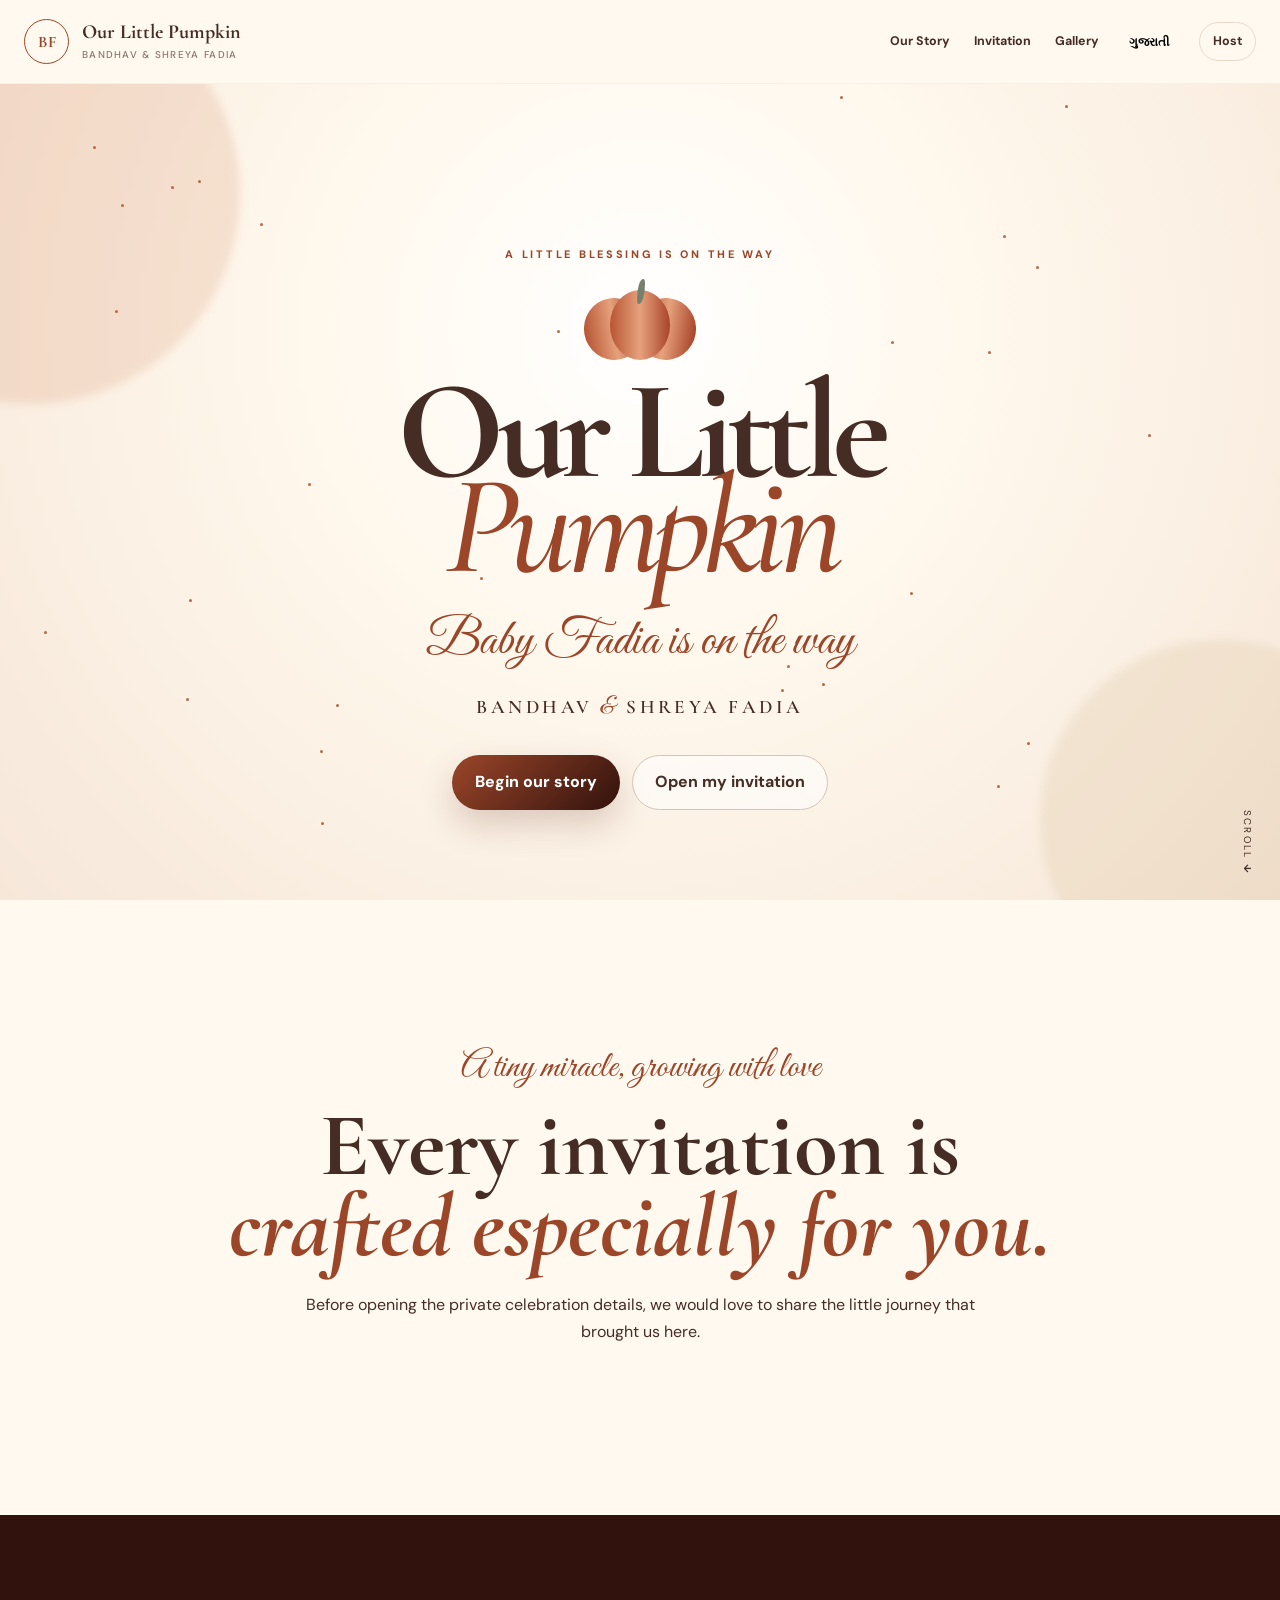
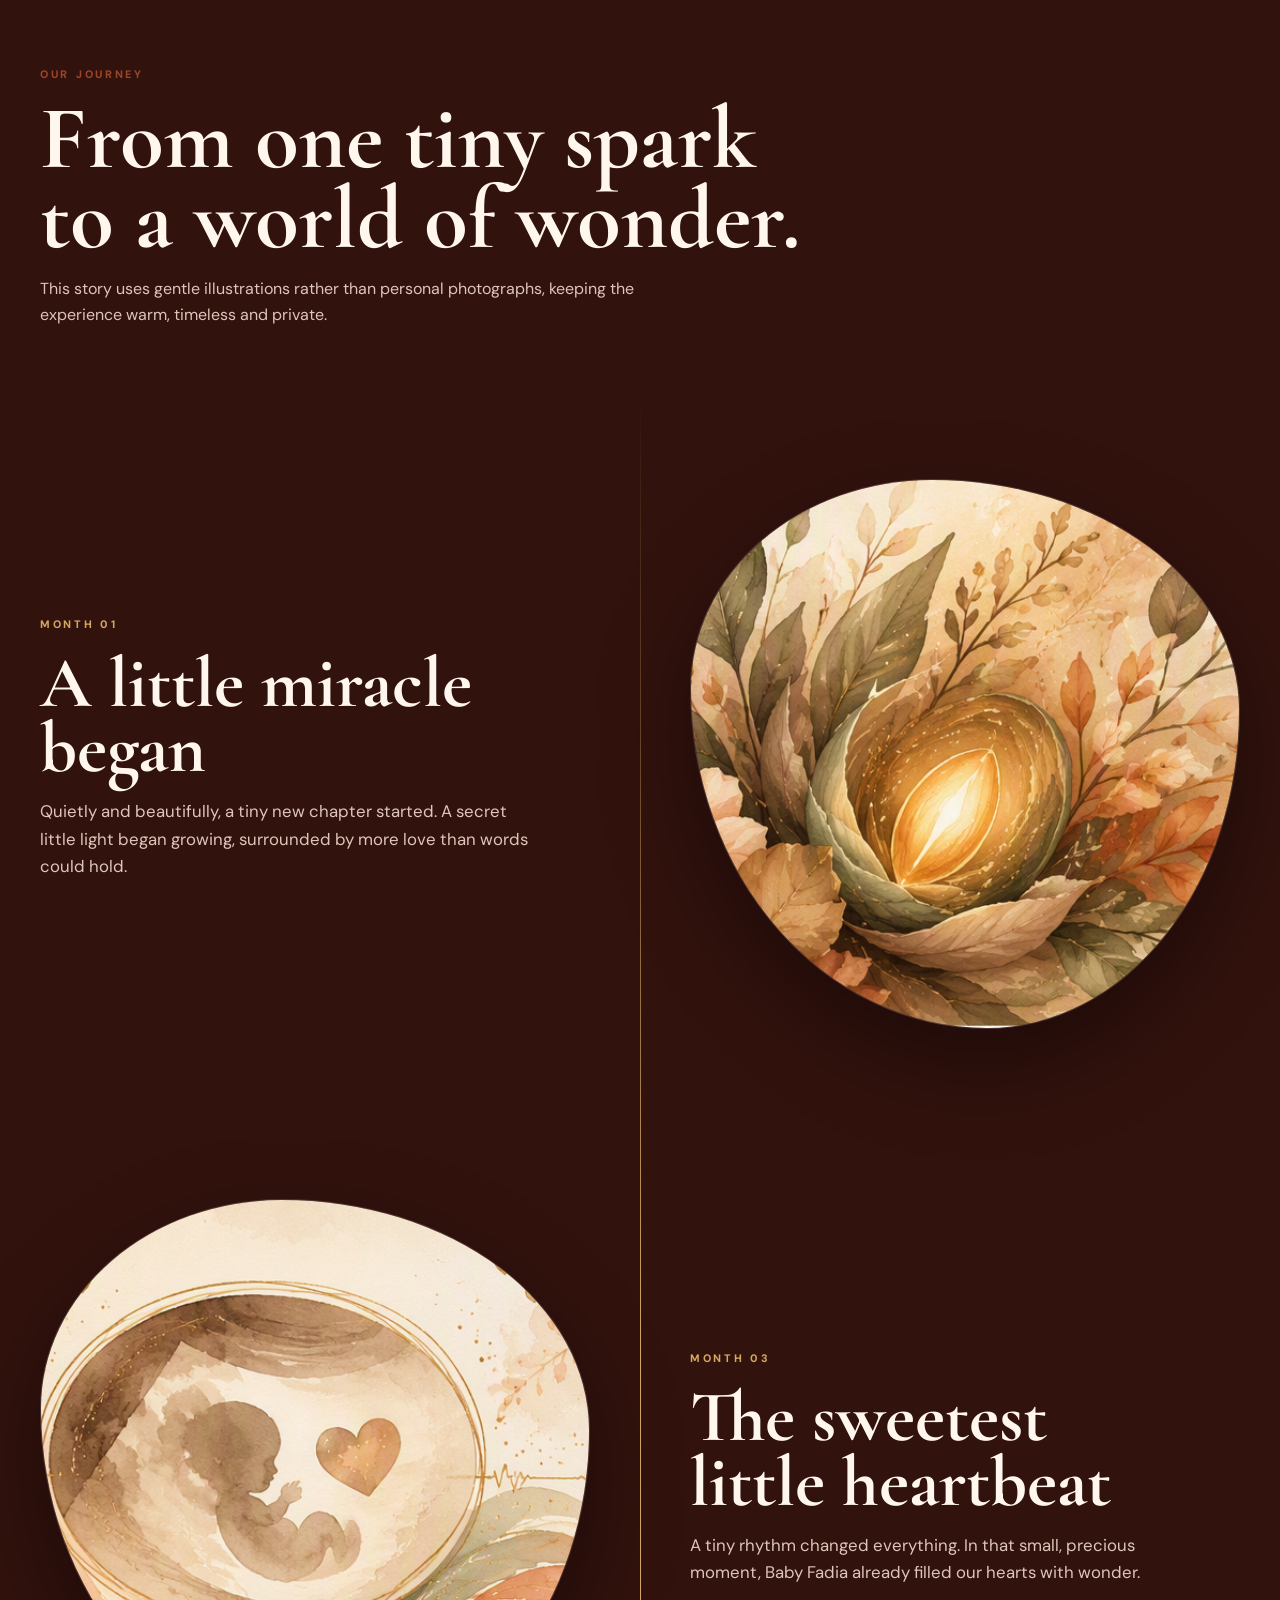
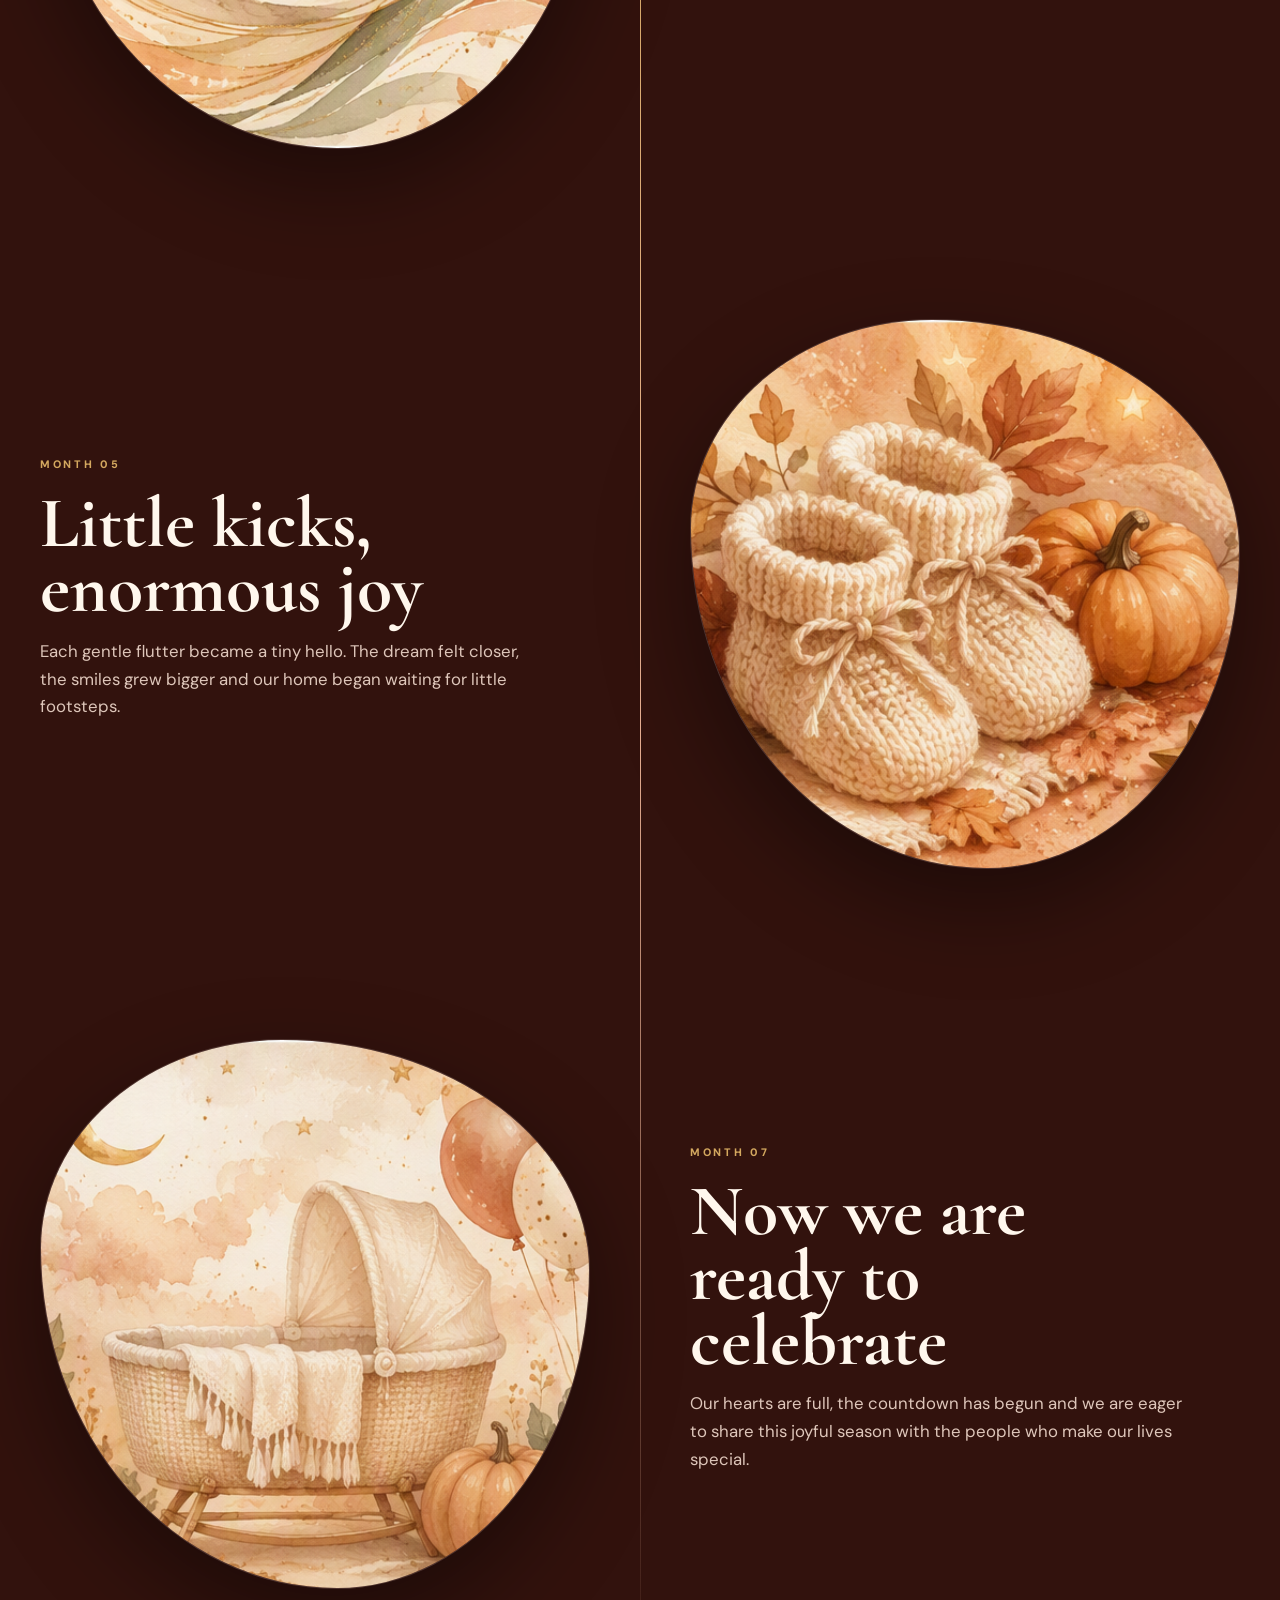
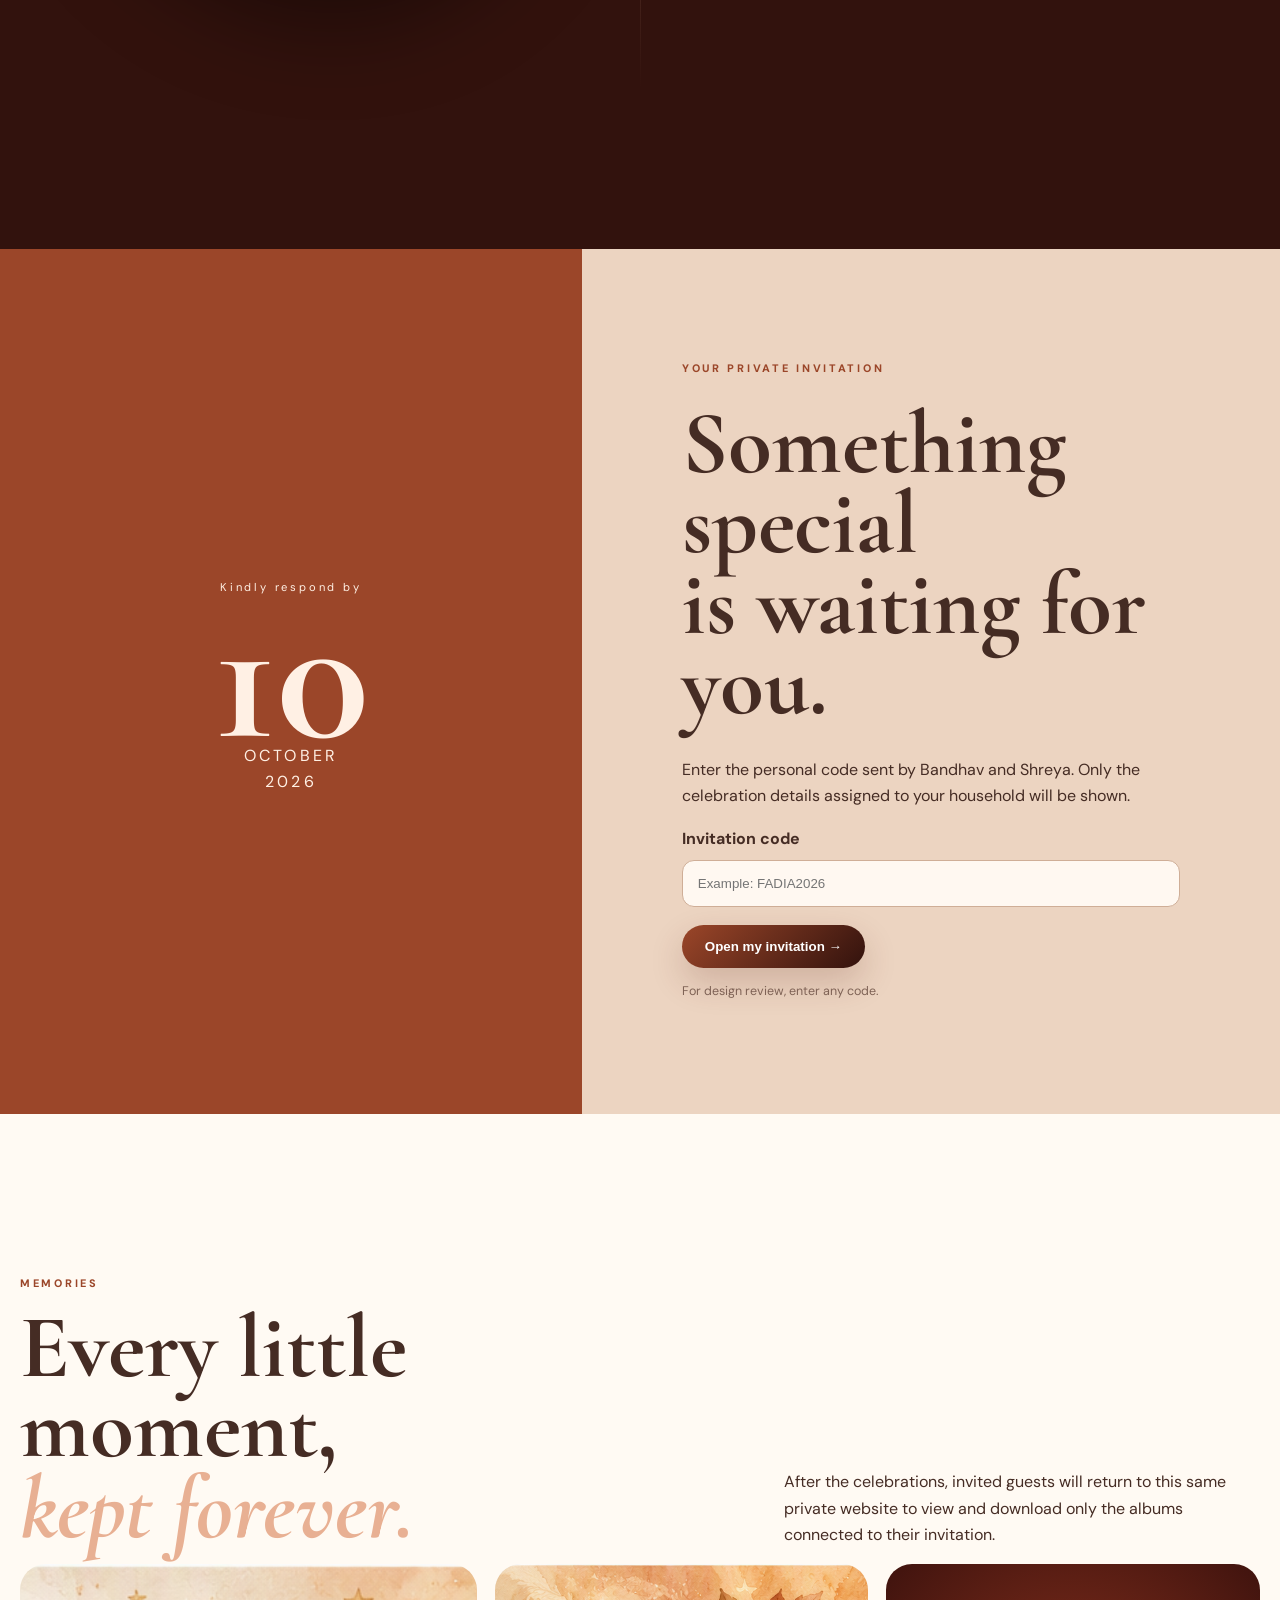
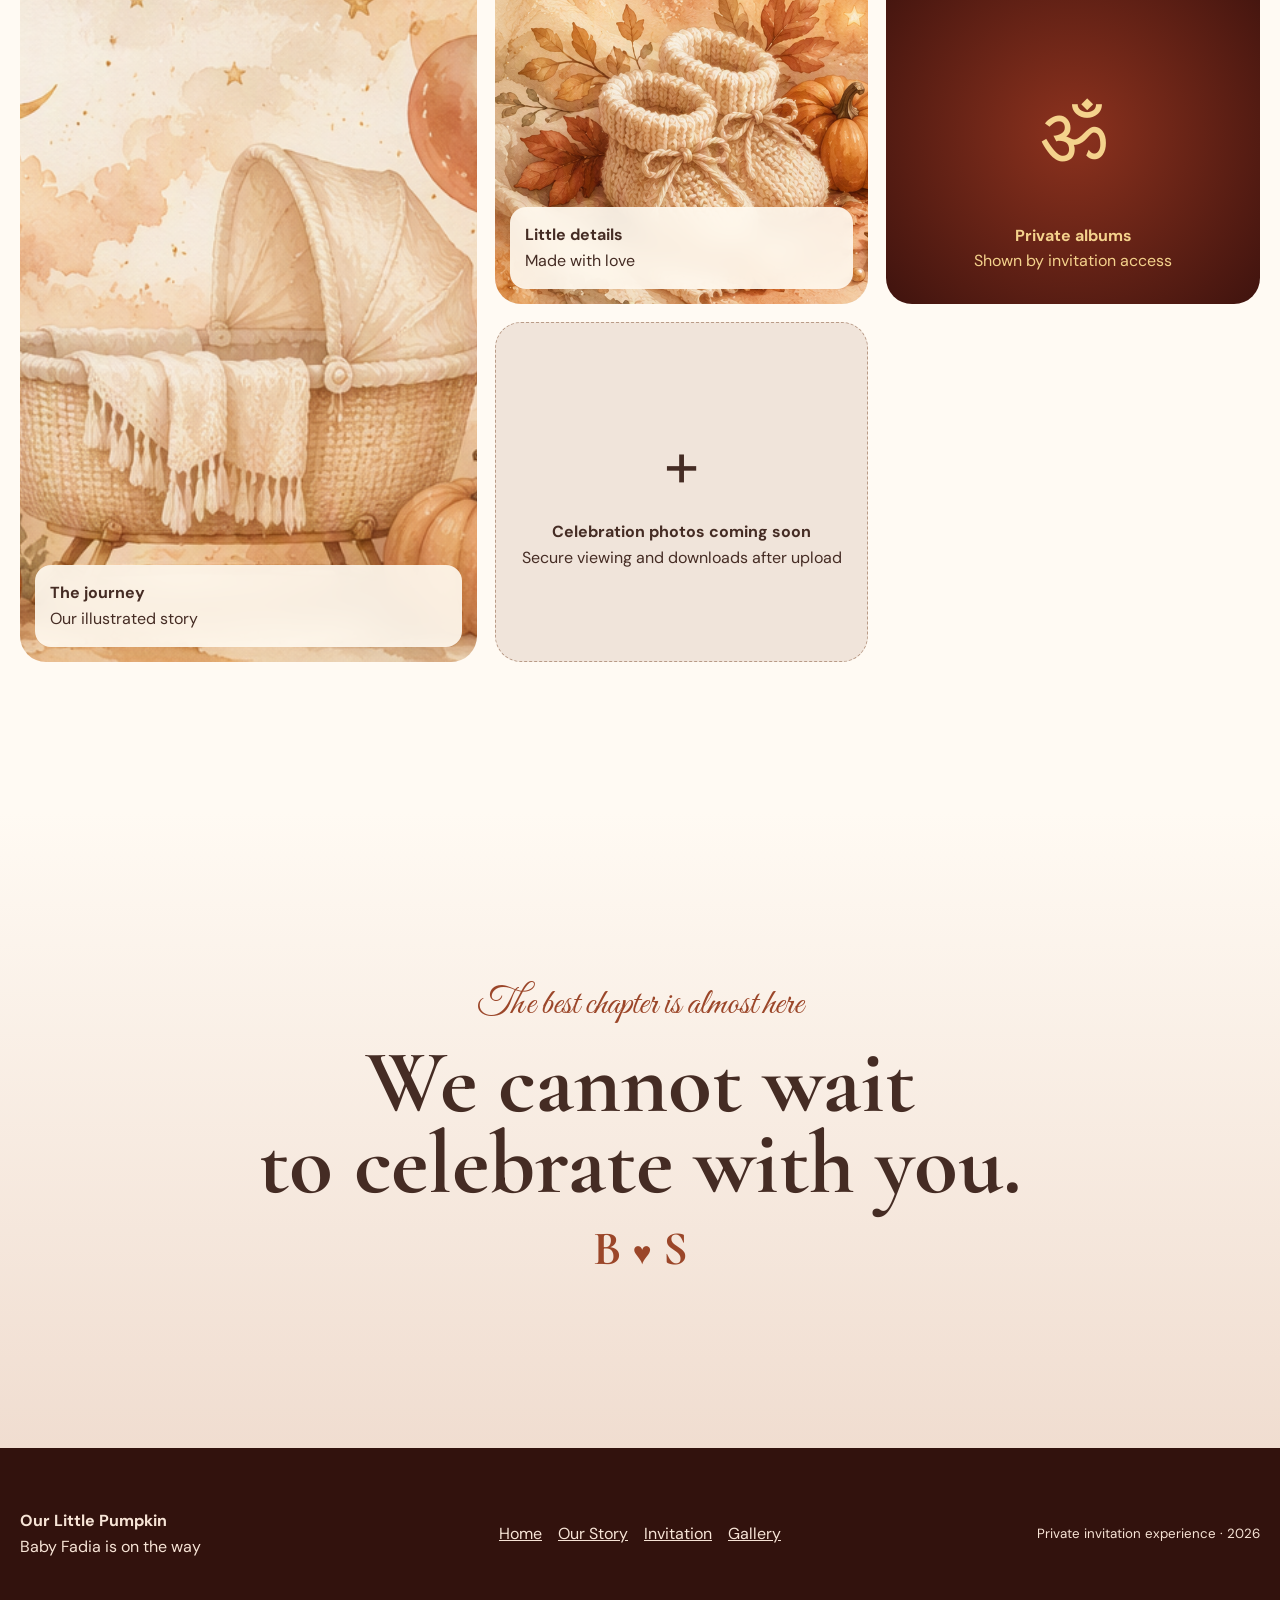
==== index.html @ d8ba803e "Add files via upload" ====
<!doctype html><html lang="en"><head><meta charset="utf-8"><meta name="viewport" content="width=device-width,initial-scale=1"><meta name="theme-color" content="#42170f"><title>Our Little Pumpkin | Baby Fadia</title><link rel="stylesheet" href="./style.css"></head><body>
<div class="progress"></div><header><a class="logo" href="#home"><i>BF</i><span>Our Little Pumpkin<small>Bandhav & Shreya Fadia</small></span></a><nav><a href="#story">Our Story</a><a href="#invitation">Invitation</a><a href="#gallery">Gallery</a><button id="lang">ગુજરાતી</button><a class="host" href="./admin.html">Host</a></nav><button class="menu">☰</button></header>
<main><section id="home" class="hero"><div class="aurora a1"></div><div class="aurora a2"></div><div class="sparkles"></div><div class="hero-copy reveal"><p class="eyebrow">A LITTLE BLESSING IS ON THE WAY</p><div class="pumpkin-mark"><span></span><span></span><span></span><b></b></div><h1>Our Little<br><em>Pumpkin</em></h1><p class="sub">Baby Fadia is on the way</p><p class="names">Bandhav <i>&</i> Shreya Fadia</p><div class="hero-actions"><a class="primary" href="#story">Begin our story</a><a class="glass" href="#invitation">Open my invitation</a></div></div><div class="scroll-cue">SCROLL <b>↓</b></div></section>
<section class="personal-message reveal"><p class="script">A tiny miracle, growing with love</p><h2>Every invitation is<br><em>crafted especially for you.</em></h2><p>Before opening the private celebration details, we would love to share the little journey that brought us here.</p></section>
<section id="story" class="journey"><div class="journey-head reveal"><p class="eyebrow">OUR JOURNEY</p><h2>From one tiny spark<br>to a world of wonder.</h2><p>This story uses gentle illustrations rather than personal photographs, keeping the experience warm, timeless and private.</p></div><div class="timeline-line"></div>
<article class="milestone reveal"><div class="milestone-copy"><span>MONTH 01</span><h3>A little miracle began</h3><p>Quietly and beautifully, a tiny new chapter started. A secret little light began growing, surrounded by more love than words could hold.</p></div><figure><img src="./assets/story/month-1.png" alt="Watercolor illustration symbolizing the beginning of Baby Fadia's journey"></figure></article>
<article class="milestone reverse reveal"><div class="milestone-copy"><span>MONTH 03</span><h3>The sweetest little heartbeat</h3><p>A tiny rhythm changed everything. In that small, precious moment, Baby Fadia already filled our hearts with wonder.</p></div><figure><img src="./assets/story/month-3.png" alt="Watercolor illustration symbolizing a tiny heartbeat"></figure></article>
<article class="milestone reveal"><div class="milestone-copy"><span>MONTH 05</span><h3>Little kicks, enormous joy</h3><p>Each gentle flutter became a tiny hello. The dream felt closer, the smiles grew bigger and our home began waiting for little footsteps.</p></div><figure><img src="./assets/story/month-5.png" alt="Watercolor baby booties and pumpkin illustration"></figure></article>
<article class="milestone reverse reveal"><div class="milestone-copy"><span>MONTH 07</span><h3>Now we are ready to celebrate</h3><p>Our hearts are full, the countdown has begun and we are eager to share this joyful season with the people who make our lives special.</p></div><figure><img src="./assets/story/month-7.png" alt="Watercolor bassinet, balloons and pumpkins illustration"></figure></article></section>
<section id="invitation" class="rsvp story-rsvp"><div class="rsvp-art"><p>Kindly respond by</p><strong>10</strong><span>OCTOBER<br>2026</span></div><div class="rsvp-box reveal"><p class="eyebrow">YOUR PRIVATE INVITATION</p><h2>Something special<br>is waiting for you.</h2><p>Enter the personal code sent by Bandhav and Shreya. Only the celebration details assigned to your household will be shown.</p><form id="codeForm"><label>Invitation code<input id="code" required placeholder="Example: FADIA2026"></label><button class="primary">Open my invitation →</button></form><p class="demo">For design review, enter any code.</p></div></section>
<section id="gallery" class="gallery"><div class="gallery-head reveal"><div><p class="eyebrow">MEMORIES</p><h2>Every little moment,<br><em>kept forever.</em></h2></div><p>After the celebrations, invited guests will return to this same private website to view and download only the albums connected to their invitation.</p></div><div class="gallery-grid story-gallery"><figure class="tall"><img src="./assets/story/month-7.png" alt="Baby journey illustration"><figcaption><b>The journey</b><span>Our illustrated story</span></figcaption></figure><figure><img src="./assets/story/month-5.png" alt="Baby booties illustration"><figcaption><b>Little details</b><span>Made with love</span></figcaption></figure><figure class="gallery-traditional"><div>ॐ</div><b>Private albums</b><span>Shown by invitation access</span></figure><figure class="future"><div>+</div><b>Celebration photos coming soon</b><span>Secure viewing and downloads after upload</span></figure></div></section>
<section class="closing"><p class="script">The best chapter is almost here</p><h2>We cannot wait<br>to celebrate with you.</h2><div class="monogram">B <i>♥</i> S</div></section></main><footer><div><b>Our Little Pumpkin</b><span>Baby Fadia is on the way</span></div><nav><a href="#home">Home</a><a href="#story">Our Story</a><a href="#invitation">Invitation</a><a href="#gallery">Gallery</a></nav><small>Private invitation experience · 2026</small></footer><script src="./app.js"></script></body></html>
---- style.css ----
@import url('https://fonts.googleapis.com/css2?family=Cormorant+Garamond:ital,wght@0,600;0,700;1,500&family=DM+Sans:wght@400;500;600;700&family=Great+Vibes&display=swap');:root{--dark:#32120d;--wine:#5b1f14;--rust:#9b4629;--peach:#e8b093;--cream:#fff9ef;--paper:#fffdf8;--sage:#77806b;--gold:#d4a85f;--ink:#452c24;--line:#ead8c8}*{box-sizing:border-box}html{scroll-behavior:smooth}body{margin:0;background:var(--cream);color:var(--ink);font:16px/1.65 'DM Sans',sans-serif}a{color:inherit}.progress{position:fixed;top:0;left:0;height:3px;background:linear-gradient(90deg,var(--peach),var(--gold));z-index:100;width:0}header{height:84px;display:flex;align-items:center;justify-content:space-between;padding:0 max(24px,calc((100% - 1240px)/2));position:sticky;top:0;background:#fff9efe8;backdrop-filter:blur(18px);z-index:40;border-bottom:1px solid #6f32150c}.logo{display:flex;align-items:center;gap:13px;text-decoration:none}.logo i{width:45px;height:45px;display:grid;place-items:center;border:1px solid var(--rust);border-radius:50%;font:700 1rem 'Cormorant Garamond';color:var(--rust)}.logo span{font:700 1.25rem 'Cormorant Garamond';line-height:1}.logo small{display:block;font:500 .62rem 'DM Sans';letter-spacing:.13em;text-transform:uppercase;color:#8b7468;margin-top:6px}header nav{display:flex;align-items:center;gap:24px}header nav a,header nav button{font-size:.78rem;font-weight:700;text-decoration:none;border:0;background:none;cursor:pointer}.host{border:1px solid var(--line)!important;padding:8px 13px;border-radius:999px}.menu{display:none;border:0;background:none;font-size:1.5rem}.hero{min-height:calc(100vh - 84px);position:relative;overflow:hidden;display:grid;place-items:center;text-align:center;background:radial-gradient(circle at 50% 30%,#fff 0,#fff8ed 38%,#f6e7d9 100%)}.hero-copy{z-index:3;padding:60px 20px}.eyebrow{font-size:.68rem;letter-spacing:.25em;font-weight:800;color:var(--rust)}.pumpkin-mark{width:120px;height:72px;position:relative;margin:24px auto}.pumpkin-mark span{position:absolute;bottom:0;width:60px;height:62px;border-radius:50%;background:linear-gradient(90deg,#b75534,#e6a17c,#a84429)}.pumpkin-mark span:nth-child(1){left:4px;transform:rotate(-9deg)}.pumpkin-mark span:nth-child(2){left:30px;z-index:2;height:70px}.pumpkin-mark span:nth-child(3){right:4px;transform:rotate(9deg)}.pumpkin-mark b{position:absolute;left:57px;top:-9px;width:8px;height:25px;background:var(--sage);border-radius:80% 20%;z-index:4}.hero h1{font:700 clamp(4.8rem,11vw,10rem)/.67 'Cormorant Garamond';margin:0;letter-spacing:-.06em}.hero h1 em{color:var(--rust);font-weight:500}.sub{font:400 clamp(1.8rem,4vw,3.2rem) 'Great Vibes';color:var(--rust);margin:36px 0 5px}.names{font:600 1.2rem 'Cormorant Garamond';letter-spacing:.18em;text-transform:uppercase}.names i{color:var(--rust);font:400 1.5rem 'Great Vibes'}.hero-actions{display:flex;justify-content:center;gap:12px;margin-top:32px}.primary{display:inline-block;border:0;background:linear-gradient(135deg,var(--rust),var(--dark));color:white;text-decoration:none;padding:14px 23px;border-radius:999px;font-weight:800;box-shadow:0 14px 34px #5b1f1433;cursor:pointer}.glass{display:inline-block;text-decoration:none;border:1px solid #d8c3b3;padding:13px 22px;border-radius:999px;background:#ffffff88;font-weight:700}.aurora{position:absolute;border-radius:50%;filter:blur(4px)}.a1{width:420px;height:420px;background:#d88e6733;left:-180px;top:-100px}.a2{width:360px;height:360px;background:#c7a56b28;right:-120px;bottom:-100px}.sparkles i{position:absolute;left:var(--x);top:var(--y);width:3px;height:3px;background:#b56a46;border-radius:50%;animation:float var(--d) infinite alternate}@keyframes float{to{transform:translateY(-25px);opacity:.2}}.scroll-cue{position:absolute;right:25px;bottom:25px;writing-mode:vertical-rl;font-size:.62rem;letter-spacing:.22em}.story{max-width:1240px;margin:auto;padding:150px 30px;display:grid;grid-template-columns:.25fr 1.2fr 1fr;gap:45px;align-items:center}.story-number{font:700 7rem 'Cormorant Garamond';color:#d9bda9}.script{font:400 2.3rem 'Great Vibes';color:var(--rust);margin:0}.story h2,.section-title h2,.gallery-head h2,.closing h2,.rsvp-box h2,.form-shell h2,.admin h1{font:700 clamp(3rem,7vw,6rem)/.9 'Cormorant Garamond';margin:15px 0}.story-copy>p:last-child{max-width:650px}.orbit-art{height:440px;position:relative;display:grid;place-items:center}.orbit{position:absolute;border:1px solid #cba88e;border-radius:50%}.o1{width:390px;height:250px;transform:rotate(25deg)}.o2{width:270px;height:380px;transform:rotate(-30deg)}.orbit-art span{text-align:center;letter-spacing:.18em;font-size:.7rem}.orbit-art strong{font:700 6rem 'Cormorant Garamond';color:var(--rust)}.tiny-pumpkin{position:absolute;width:75px;height:65px;background:var(--peach);border-radius:50%;right:40px;top:70px}.events{background:var(--dark);color:#fff5e8;padding:140px max(20px,calc((100% - 1240px)/2))}.section-title em,.gallery-head em{color:var(--peach)}.event-stack{display:grid;gap:32px;margin-top:70px}.event-card{display:grid;grid-template-columns:120px 1fr .85fr;min-height:600px;border:1px solid #ffffff22;border-radius:34px;overflow:hidden;position:relative;background:#42170f}.event-index{font:600 5rem 'Cormorant Garamond';color:#ffffff25;padding:30px}.event-info{padding:55px;display:flex;flex-direction:column;justify-content:center}.event-info span{font-size:.68rem;letter-spacing:.22em;color:#e8b78f;font-weight:800}.event-info h3{font:700 3.5rem 'Cormorant Garamond';margin:15px 0}.event-info a{color:#f1c7a6}.poster{border:0;padding:0;background:#000;overflow:hidden;cursor:zoom-in}.poster img{width:100%;height:100%;object-fit:cover;display:block;transition:.7s}.poster:hover img{transform:scale(1.04)}.indian-arch{margin:35px;border:1px solid var(--gold);border-radius:180px 180px 20px 20px;text-align:center;padding:80px 20px;background:radial-gradient(circle at top,#8f351e,#43150f 65%)}.ganesh{font-size:5rem;color:var(--gold)}.toran{color:#e79b35;letter-spacing:.4em;margin:25px}.diya{font-size:3rem;color:var(--gold)}.indian-arch h3{font:700 5rem 'Cormorant Garamond';margin:5px}.indian-arch p{letter-spacing:.2em;font-size:.65rem}.rsvp{min-height:760px;display:grid;grid-template-columns:1fr 1.2fr;background:#ecd4c1}.rsvp-art{background:var(--rust);color:#fff0e4;display:flex;align-items:center;justify-content:center;flex-direction:column}.rsvp-art p{letter-spacing:.25em;font-size:.7rem}.rsvp-art strong{font:700 12rem/.7 'Cormorant Garamond'}.rsvp-art span{text-align:center;letter-spacing:.2em}.rsvp-box{padding:100px;display:flex;justify-content:center;flex-direction:column}.rsvp-box form{max-width:500px}.rsvp-box label{font-weight:700}.rsvp-box input,.form-shell input,.form-shell textarea{display:block;width:100%;margin:8px 0 18px;padding:15px;border:1px solid #cfae97;background:#fff8f1;border-radius:12px}.demo{font-size:.78rem;color:#7e6255}.gallery{padding:150px max(20px,calc((100% - 1240px)/2));background:#fffaf3}.gallery-head{display:grid;grid-template-columns:1.2fr .8fr;gap:50px;align-items:end}.gallery-filters{display:flex;gap:8px;margin:50px 0 28px;flex-wrap:wrap}.gallery-filters button{border:1px solid var(--line);background:white;border-radius:999px;padding:10px 15px;cursor:pointer}.gallery-filters .active{background:var(--dark);color:white}.gallery-grid{display:grid;grid-template-columns:1.1fr .9fr .9fr;grid-auto-rows:340px;gap:18px}.gallery-grid figure{margin:0;position:relative;border-radius:26px;overflow:hidden;background:#eee}.gallery-grid img{width:100%;height:100%;object-fit:cover}.gallery-grid .tall{grid-row:span 2}.gallery-grid figcaption{position:absolute;inset:auto 15px 15px;background:#fffaf0e8;backdrop-filter:blur(12px);padding:15px;border-radius:16px;display:flex;flex-direction:column}.gallery-traditional{display:grid;place-items:center;background:radial-gradient(circle,#8c321e,#3f130e)!important;color:#f4d28c;text-align:center}.gallery-traditional div{font-size:5rem}.gallery-traditional b,.gallery-traditional span{position:absolute;bottom:55px}.gallery-traditional span{bottom:30px}.future{display:flex;align-items:center;justify-content:center;flex-direction:column;background:#f0e4da!important;border:1px dashed #b99b87}.future div{font-size:4rem}.closing{text-align:center;padding:170px 20px;background:linear-gradient(180deg,#fffaf3,#f0ddd0)}.monogram{font:700 3rem 'Cormorant Garamond';color:var(--rust)}.monogram i{font:400 2rem 'Great Vibes'}footer{background:var(--dark);color:#f7e4d6;padding:60px max(20px,calc((100% - 1240px)/2));display:grid;grid-template-columns:1fr 1fr 1fr;align-items:center}footer div{display:flex;flex-direction:column}footer nav{text-align:center}footer nav a{margin:0 8px}footer small{text-align:right}.reveal{opacity:0;transform:translateY(45px);transition:1s}.reveal.shown{opacity:1;transform:none}#lightbox{border:0;background:#1c0d09ee;padding:25px;width:100vw;height:100vh;max-width:none;max-height:none}#lightbox img{width:100%;height:100%;object-fit:contain}#lightbox button{position:fixed;right:25px;top:15px;color:white;background:none;border:0;font-size:3rem}.invite-page{background:linear-gradient(180deg,#fff8ef,#eed7c5)}.invite-welcome{text-align:center;padding:110px 20px}.invite-welcome h1{font:700 6rem/.8 'Cormorant Garamond';margin:20px}.invite-welcome em{color:var(--rust)}.invite-welcome span{display:inline-block;border:1px solid #c8aa94;padding:8px 14px;border-radius:999px}.invite-events{max-width:1100px;margin:auto;display:grid;grid-template-columns:repeat(3,1fr);gap:16px}.invite-events article{padding:30px;background:#fffaf4;border:1px solid var(--line);border-radius:25px}.invite-events article>b{font:700 4rem 'Cormorant Garamond';color:#dbc0ad}.invite-events h2{font:700 2.4rem 'Cormorant Garamond';margin:5px}.invite-events span{font-size:.65rem;letter-spacing:.15em}.form-shell{max-width:1050px;margin:90px auto;padding:60px;background:white;border-radius:35px;display:grid;grid-template-columns:.8fr 1.2fr;gap:55px;box-shadow:0 25px 80px #5b27151c}.two{display:grid;grid-template-columns:1fr 1fr;gap:14px}.form-shell label{font-weight:700}.form-shell fieldset{border:1px solid var(--line);border-radius:16px;margin:14px 0}.form-shell fieldset label{margin-right:20px}.form-shell fieldset input{width:auto;display:inline}.admin{background:#f8efe7}.admin-main{max-width:1200px;margin:auto;padding:70px 20px}.admin-intro{max-width:800px}.metrics{display:grid;grid-template-columns:repeat(4,1fr);gap:15px;margin:40px 0}.metrics article{background:white;padding:25px;border-radius:20px}.metrics b{display:block;font:700 3rem 'Cormorant Garamond';color:var(--rust)}.dashboard{background:white;border-radius:28px;padding:30px}.dash-head{display:flex;justify-content:space-between}.dash-head h2{font:700 3rem 'Cormorant Garamond';margin:0}.guest{display:grid;grid-template-columns:1fr 1.5fr .5fr .5fr;gap:15px;align-items:center;padding:20px 0;border-top:1px solid var(--line)}.guest div:first-child{display:flex;flex-direction:column}.chips i{font-style:normal;background:#f2dfd2;border-radius:999px;padding:5px 9px;font-size:.7rem}.guest button{border:1px solid var(--line);background:white;border-radius:10px;padding:8px}@media(max-width:900px){header nav{display:none;position:absolute;top:74px;left:10px;right:10px;background:#fffaf3;padding:20px;border-radius:18px;flex-direction:column}header nav.open{display:flex}.menu{display:block}.story{grid-template-columns:1fr}.story-number{display:none}.event-card{grid-template-columns:1fr}.event-index{position:absolute;z-index:2}.event-info{padding:30px}.rsvp{grid-template-columns:1fr}.rsvp-art{padding:80px}.rsvp-box{padding:60px 25px}.gallery-head{grid-template-columns:1fr}.gallery-grid{grid-template-columns:1fr 1fr}.gallery-grid .tall{grid-row:span 1}.form-shell{grid-template-columns:1fr;margin:40px 15px;padding:30px}.invite-events{grid-template-columns:1fr;margin:15px}.metrics{grid-template-columns:1fr 1fr}.guest{grid-template-columns:1fr}footer{grid-template-columns:1fr;gap:20px;text-align:center}footer small{text-align:center}}@media(max-width:560px){.hero h1{font-size:4.9rem}.hero-actions{flex-direction:column}.story,.events,.gallery{padding-top:90px;padding-bottom:90px}.orbit-art{height:330px}.o1{width:300px}.o2{height:300px}.indian-arch{margin:15px;padding:60px 10px}.poster img{height:auto}.event-card{min-height:0}.rsvp-art strong{font-size:9rem}.gallery-grid{grid-template-columns:1fr;grid-auto-rows:360px}.two{grid-template-columns:1fr}.metrics{grid-template-columns:1fr}.form-shell{border-radius:22px}.logo small{display:none}}
.personal-message{max-width:940px;margin:auto;text-align:center;padding:145px 24px}.personal-message h2,.journey-head h2,.milestone h3{font:700 clamp(3rem,7vw,6rem)/.9 'Cormorant Garamond';margin:15px 0}.personal-message h2 em{color:var(--rust)}.personal-message>p:last-child{max-width:680px;margin:25px auto}.journey{position:relative;background:var(--dark);color:#fff5e8;padding:140px max(20px,calc((100% - 1200px)/2))}.journey-head{max-width:850px;margin-bottom:100px}.journey-head h2{color:#fff7ed}.journey-head>p:last-child{max-width:650px;color:#ddc6b9}.timeline-line{position:absolute;top:480px;bottom:160px;left:50%;width:1px;background:linear-gradient(transparent,var(--gold),var(--peach),transparent)}.milestone{min-height:650px;display:grid;grid-template-columns:1fr 1fr;gap:100px;align-items:center;position:relative;margin:70px 0}.milestone.reverse .milestone-copy{order:2}.milestone figure{margin:0;border-radius:44% 56% 46% 54%/38% 42% 58% 62%;overflow:hidden;border:1px solid #ffffff25;box-shadow:0 35px 90px #0006}.milestone figure img{width:100%;display:block;aspect-ratio:1/1;object-fit:cover;transition:transform 1.2s}.milestone:hover figure img{transform:scale(1.04)}.milestone-copy{max-width:500px}.milestone-copy span{font-size:.68rem;letter-spacing:.25em;color:var(--gold);font-weight:800}.milestone-copy h3{font-size:4.5rem;color:#fff7ed}.milestone-copy p{color:#dec6ba;font-size:1.05rem}.story-rsvp{position:relative}.story-gallery{grid-template-columns:1.1fr .9fr .9fr}.story-gallery figure:nth-child(2) img{object-position:left center}@media(max-width:900px){.timeline-line{left:28px}.milestone,.milestone.reverse{grid-template-columns:1fr;gap:35px;padding-left:35px}.milestone.reverse .milestone-copy{order:0}.milestone{min-height:0;margin:110px 0}.milestone-copy h3{font-size:3.5rem}.journey-head{padding-left:35px}.story-gallery{grid-template-columns:1fr 1fr}}@media(max-width:560px){.personal-message{padding:90px 18px}.journey{padding-left:15px;padding-right:15px}.journey-head{padding-left:24px}.timeline-line{left:20px}.milestone,.milestone.reverse{padding-left:24px}.milestone-copy h3{font-size:3rem}.story-gallery{grid-template-columns:1fr}.milestone figure{border-radius:26px}}

.canva-invitations{max-width:1180px;margin:auto;padding:0 20px 70px;display:grid;grid-template-columns:repeat(auto-fit,minmax(310px,1fr));gap:28px}.canva-card{background:#fffaf4;border:1px solid var(--line);border-radius:30px;overflow:hidden;box-shadow:0 25px 70px #5b27151f}.canva-image{display:block;width:100%;padding:0;border:0;background:#211;cursor:zoom-in}.canva-image img{display:block;width:100%;height:auto;max-height:780px;object-fit:cover;object-position:top}.canva-details{padding:24px}.canva-details h3{font:700 2.7rem 'Cormorant Garamond';margin:6px 0}.canva-details a{color:var(--rust);font-weight:800}.goyni-card{min-height:690px;padding:28px;background:radial-gradient(circle at top,#923a22,#42140e 72%);color:#f7d994}.goyni-inner{min-height:630px;border:1px solid var(--gold);border-radius:190px 190px 22px 22px;display:flex;flex-direction:column;justify-content:center;align-items:center;text-align:center;padding:35px}.goyni-om{font-size:5rem;color:var(--gold)}.goyni-toran{letter-spacing:.45em;color:#eca33b;margin:20px}.goyni-inner h2{font:700 5.5rem 'Cormorant Garamond';margin:0}.goyni-inner p,.goyni-inner span{font-size:.68rem;letter-spacing:.2em}.goyni-inner strong{margin:20px 0}.consent{display:flex;gap:9px;align-items:flex-start}.consent input{width:auto;margin-top:6px}#invitationLightbox{border:0;background:#160b08ed;padding:25px;width:100vw;height:100vh;max-width:none;max-height:none}#invitationLightbox img{width:100%;height:100%;object-fit:contain}#invitationLightbox button{position:fixed;right:25px;top:10px;border:0;background:none;color:white;font-size:3rem;cursor:pointer}.error-block{max-width:800px;margin:20px auto;padding:20px;border-radius:16px;background:#fee;color:#8b211a}.hidden{display:none!important}@media(max-width:650px){.canva-invitations{grid-template-columns:1fr;padding:0 12px 50px}.goyni-card{min-height:560px}.goyni-inner{min-height:500px}.goyni-inner h2{font-size:4rem}.canva-image img{max-height:none}}
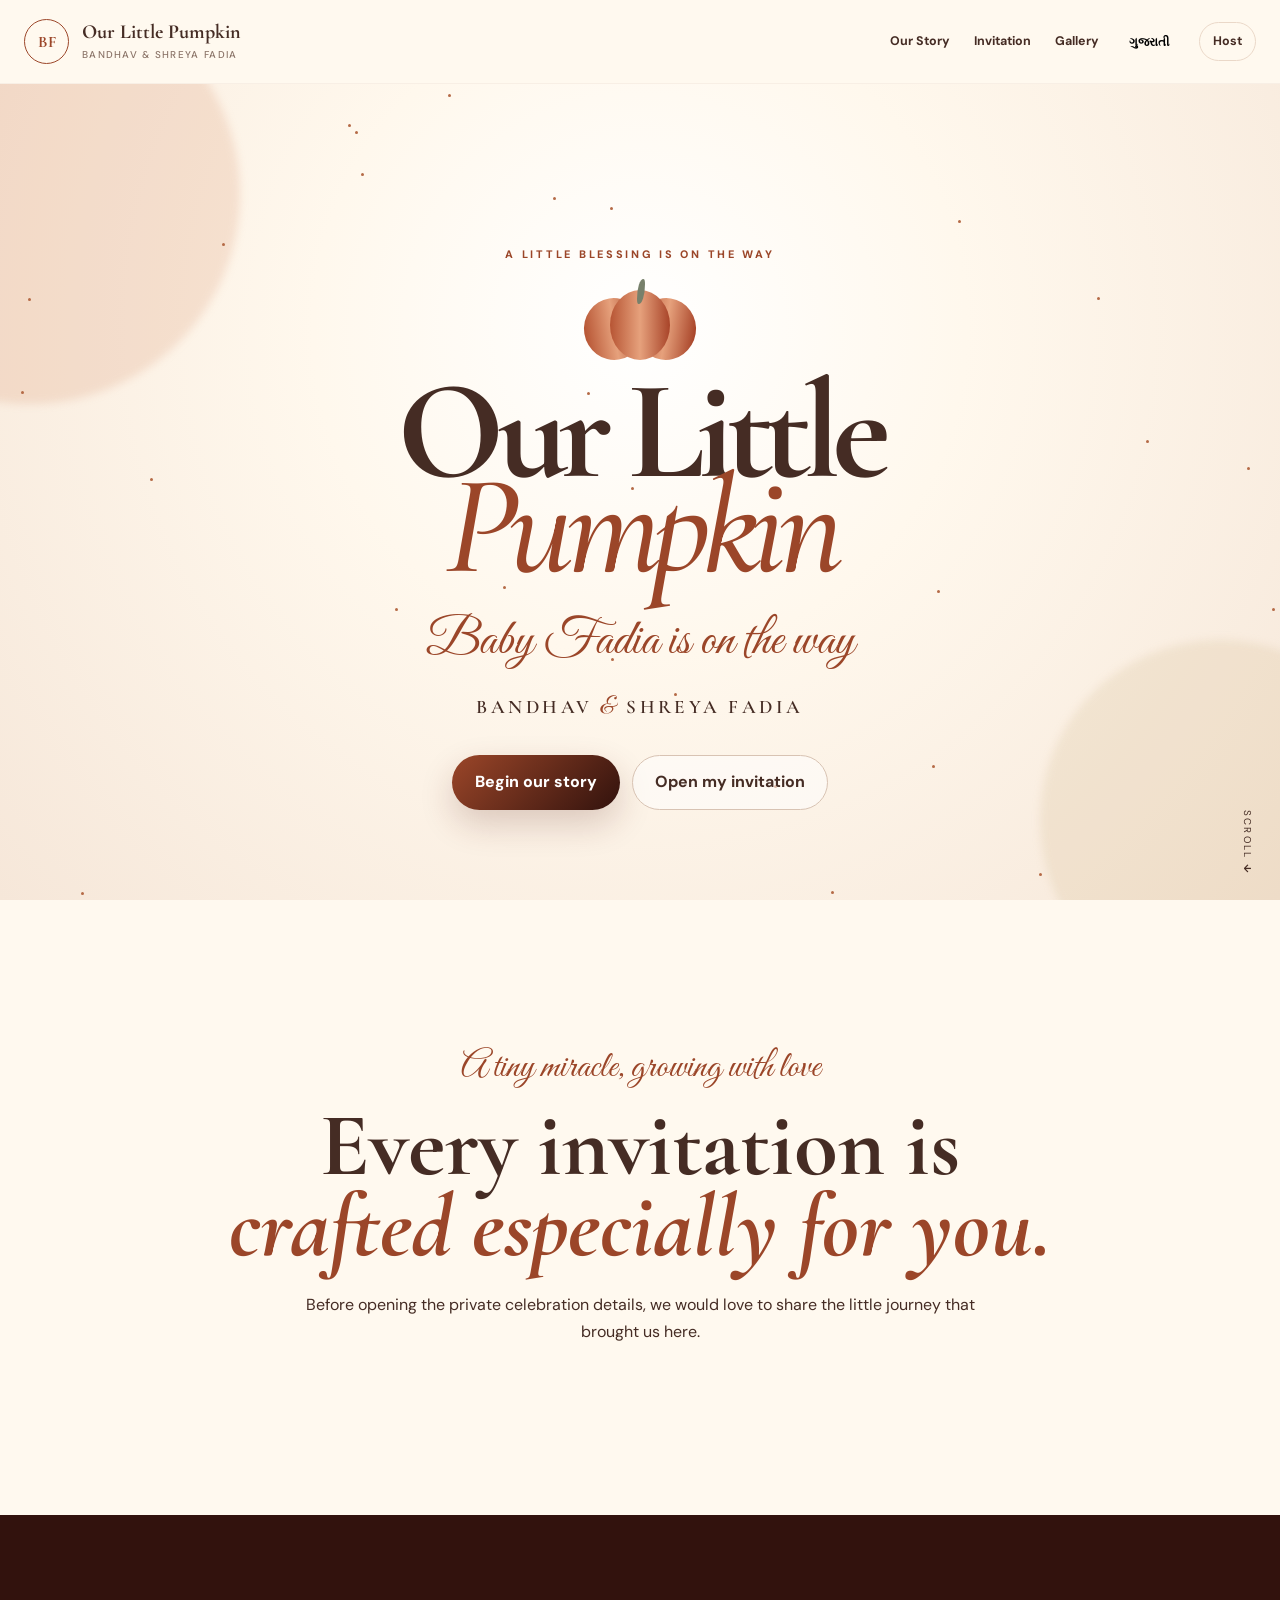
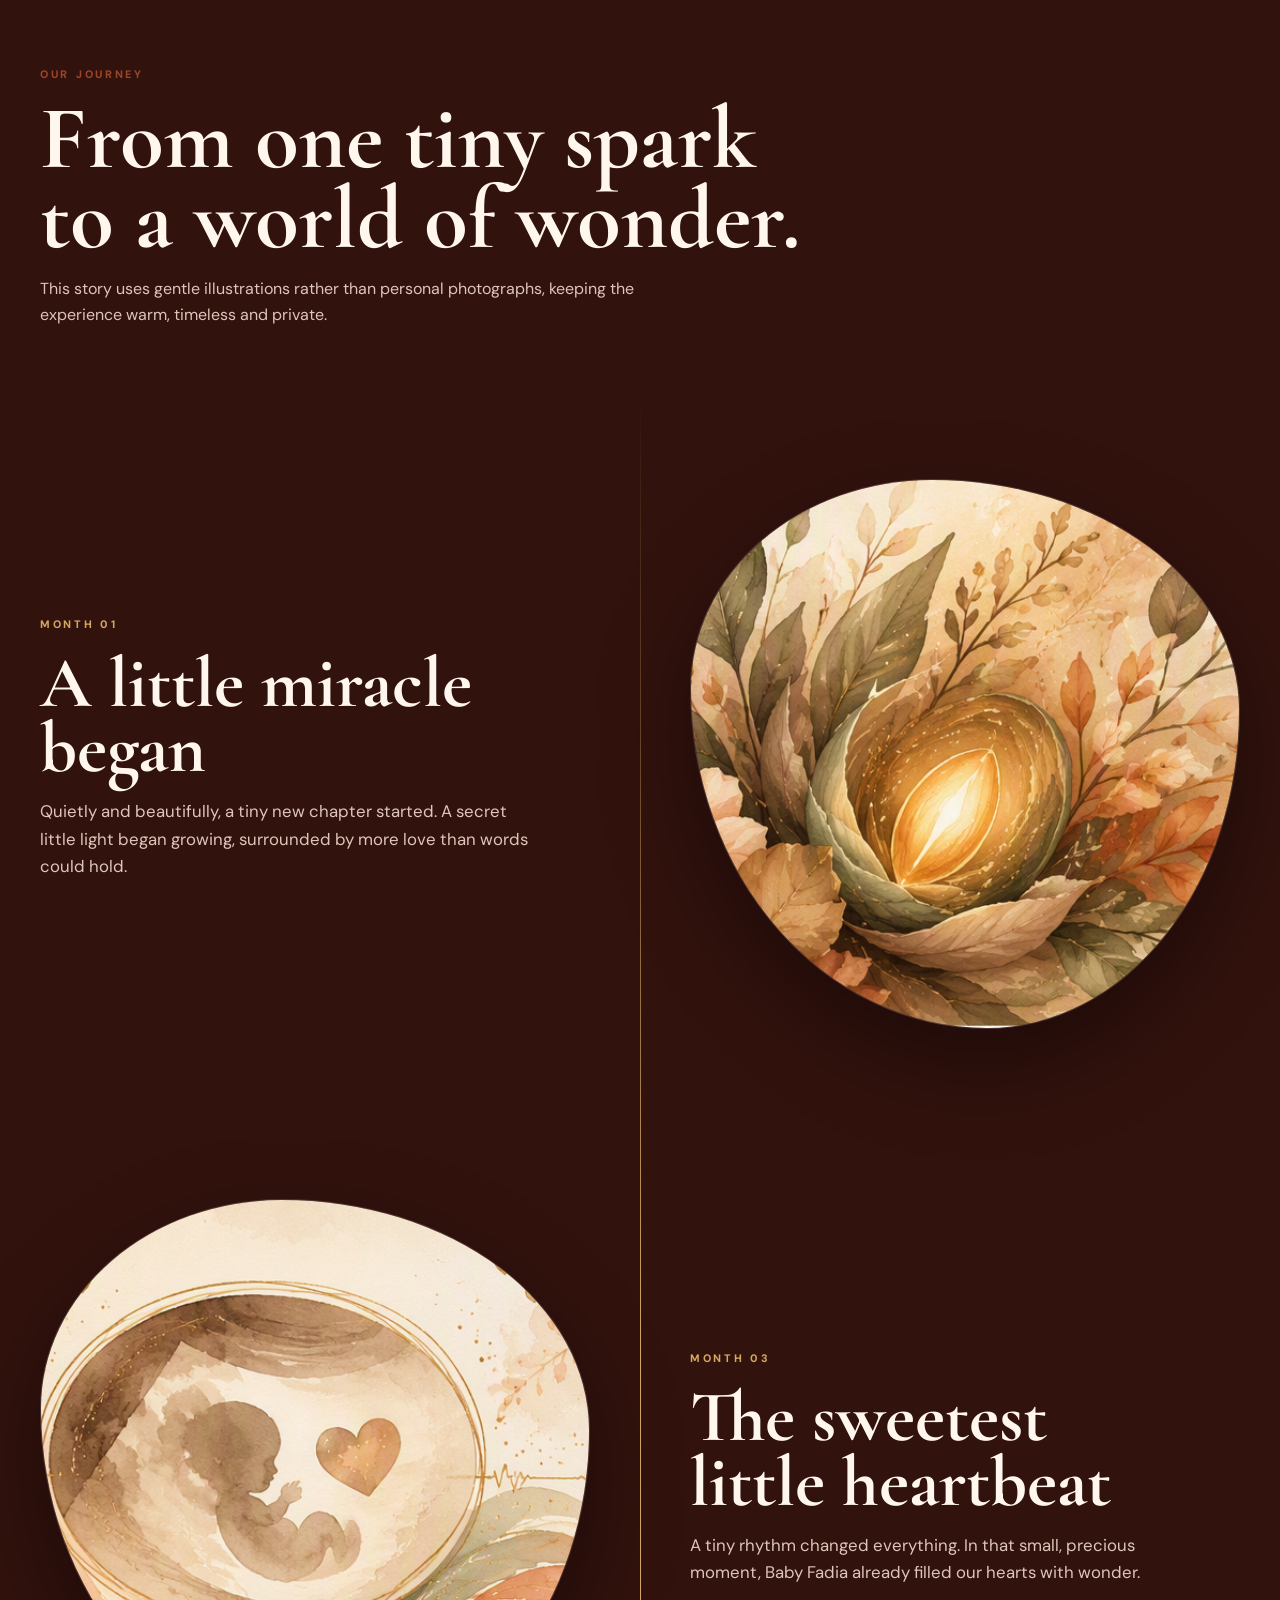
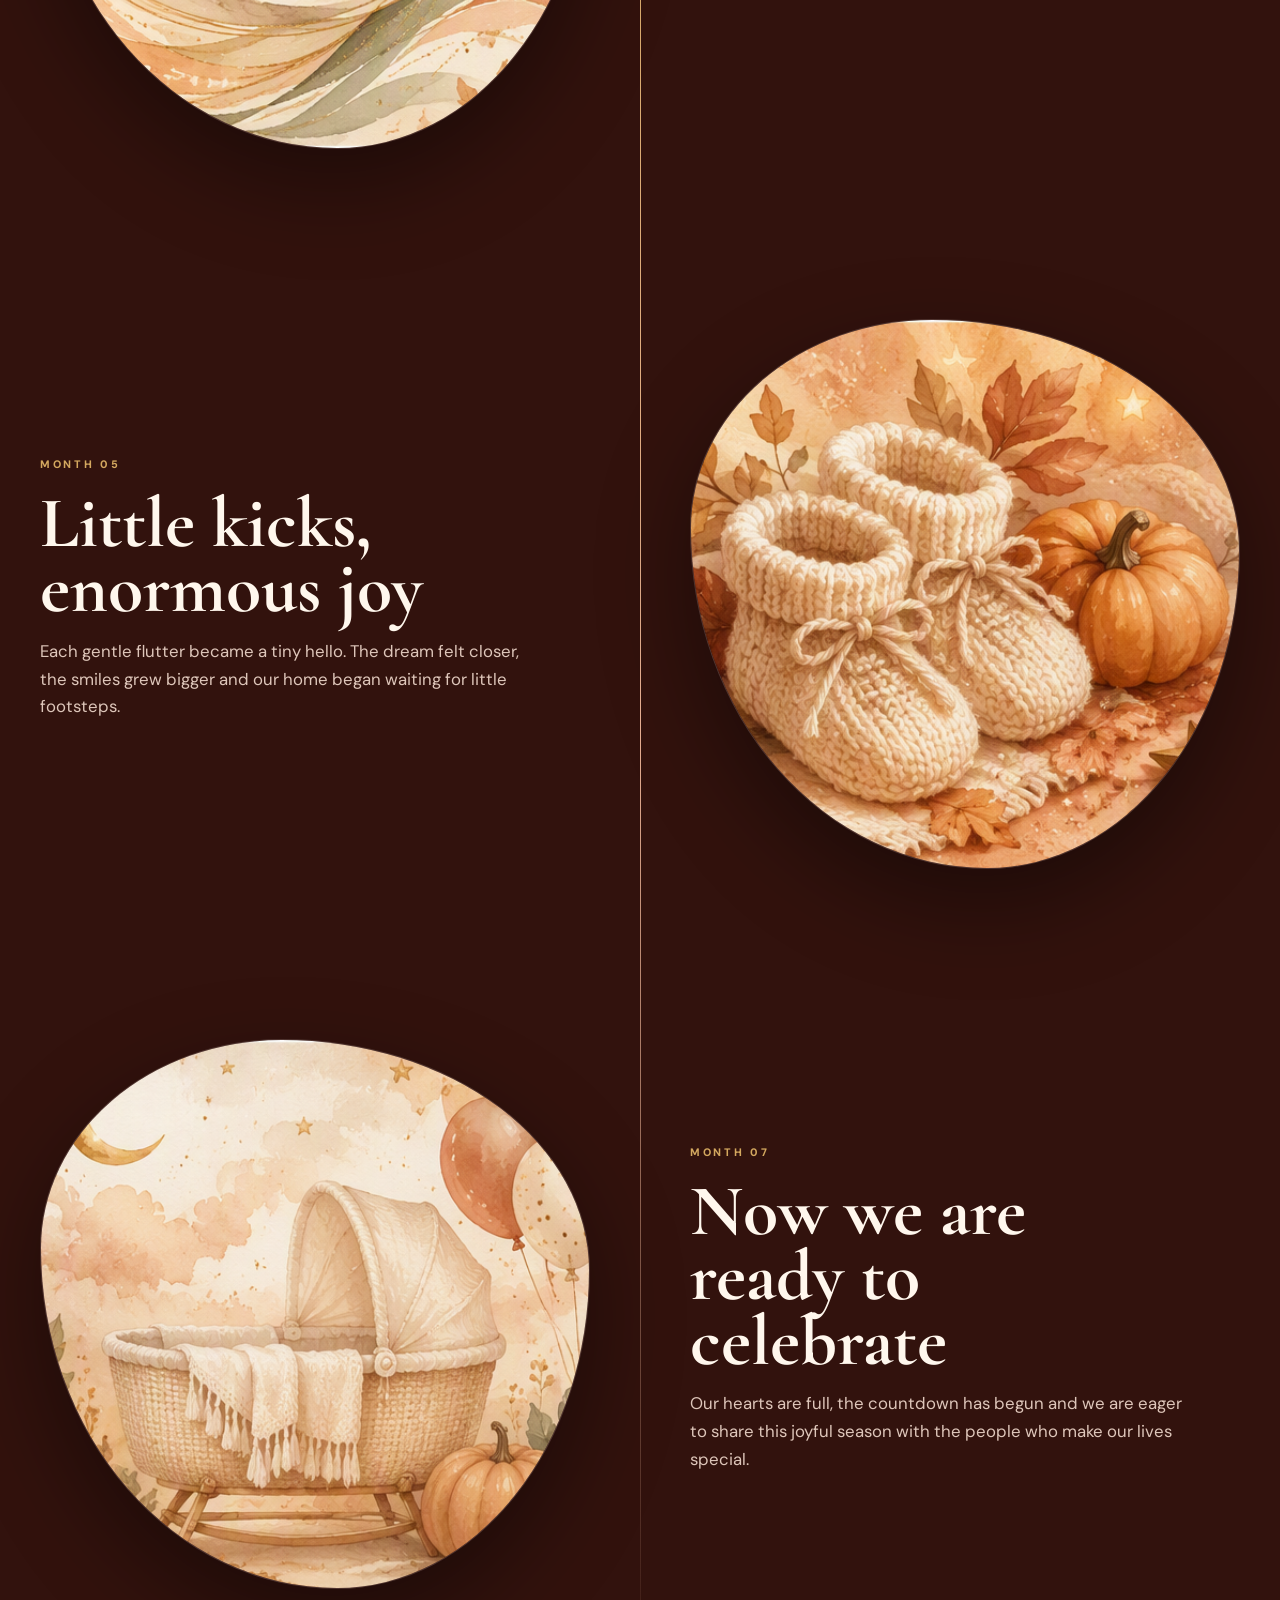
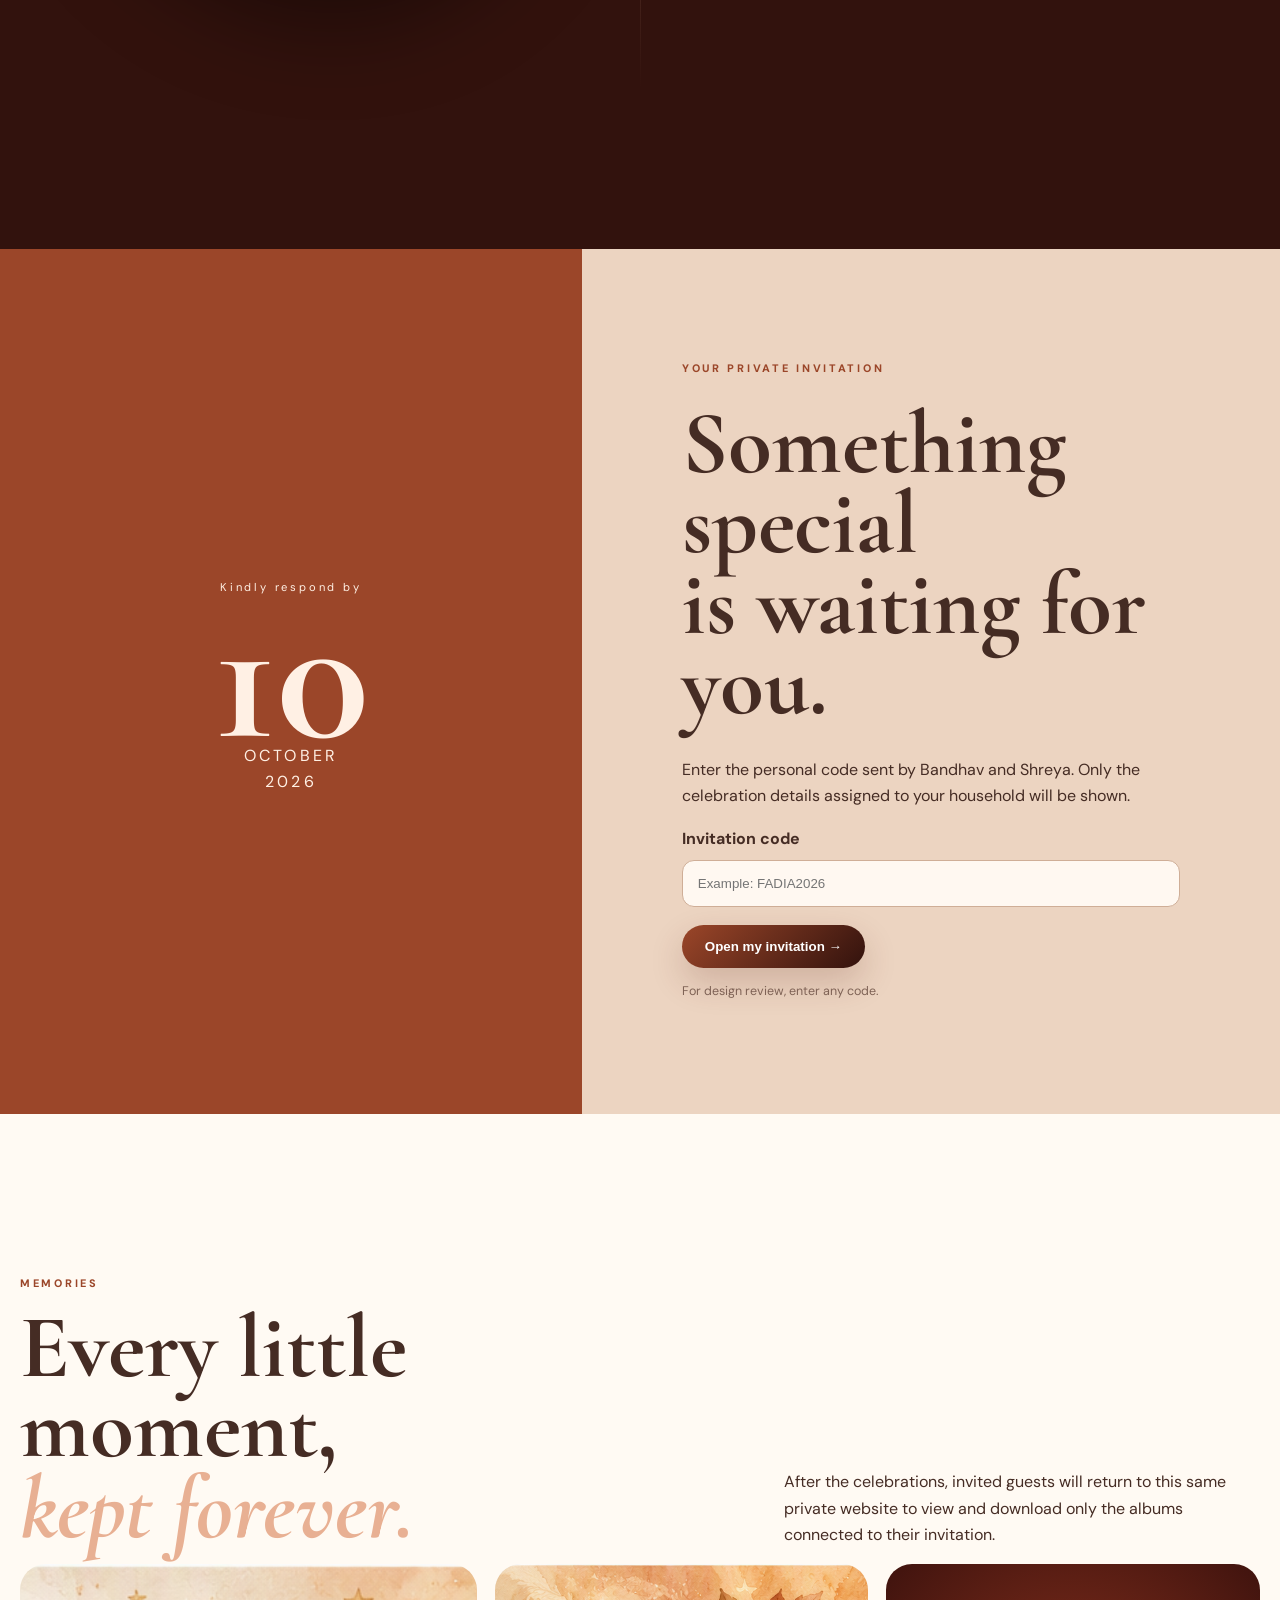
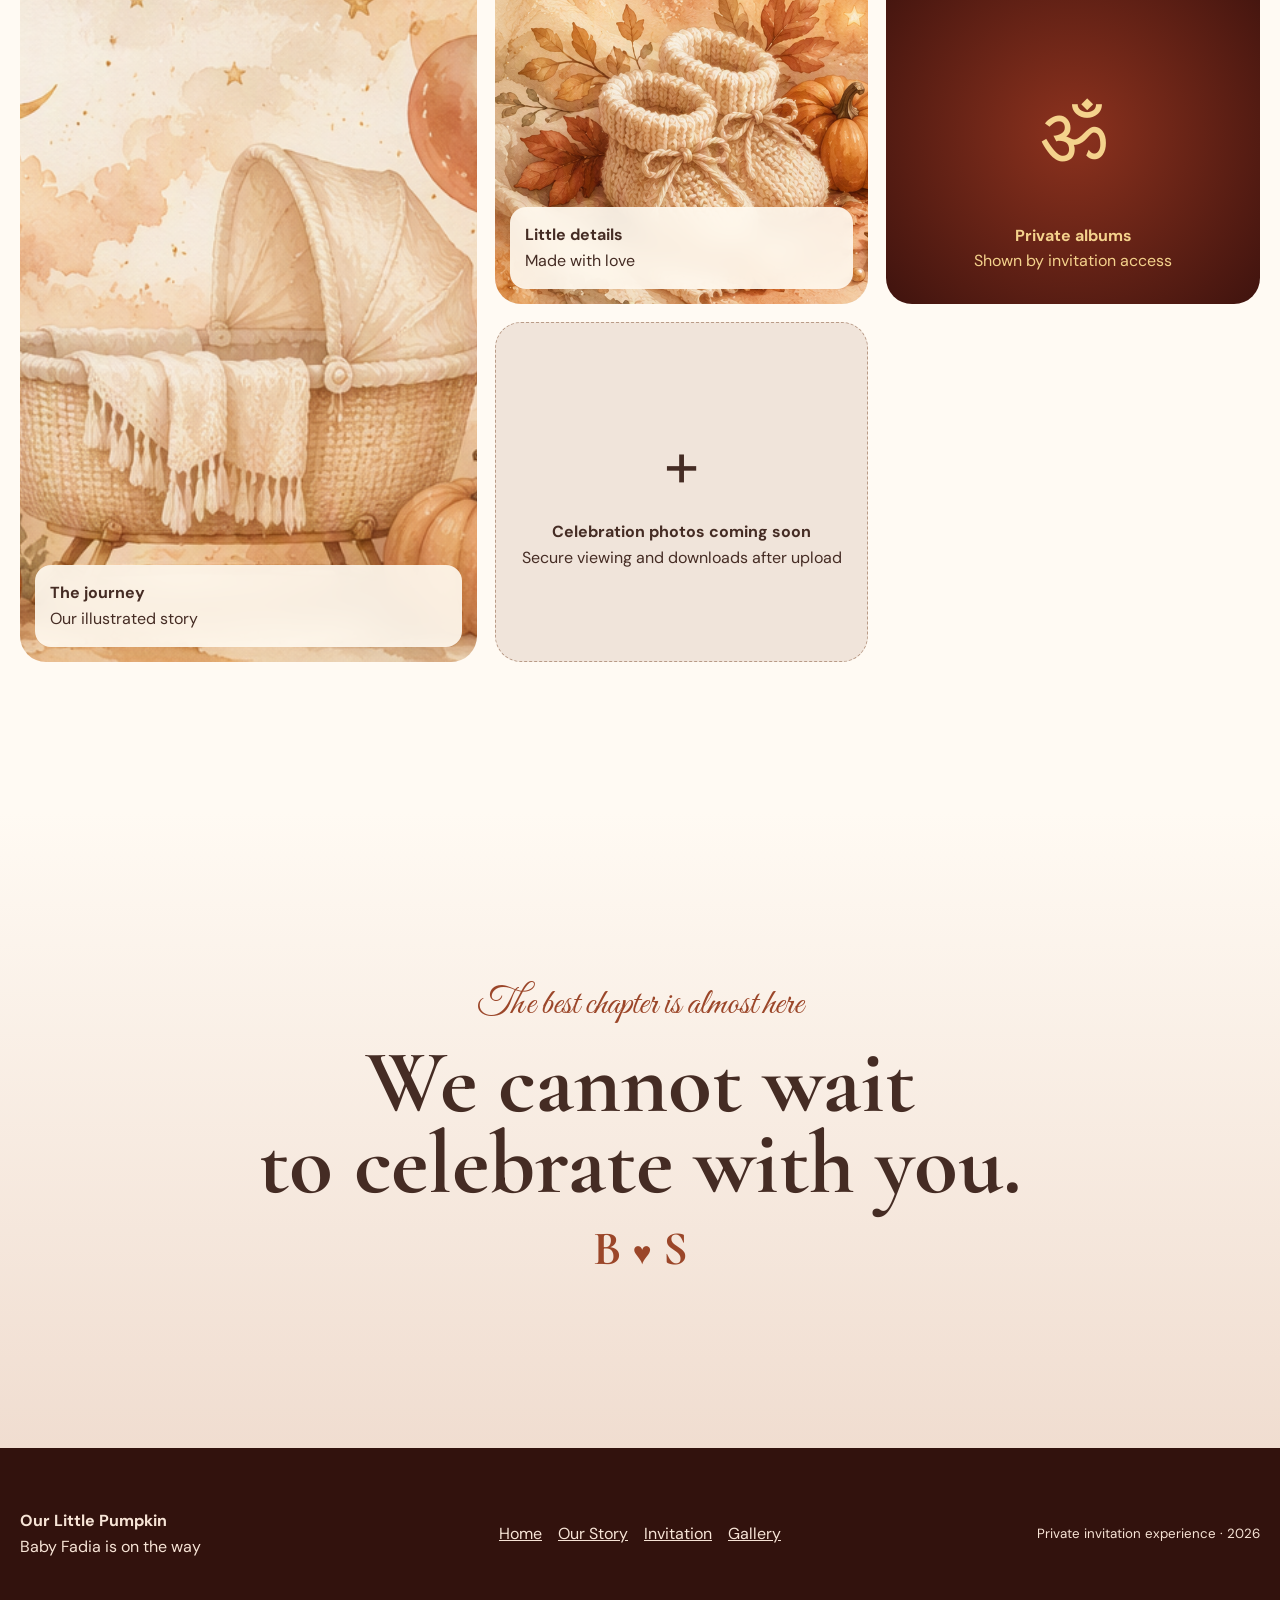
==== commit c18ffaa1: "Update index.html" ====
--- a/index.html
+++ b/index.html
@@ -1,4 +1,17 @@
-<!doctype html><html lang="en"><head><meta charset="utf-8"><meta name="viewport" content="width=device-width,initial-scale=1"><meta name="theme-color" content="#42170f"><title>Our Little Pumpkin | Baby Fadia</title><link rel="stylesheet" href="./style.css"></head><body>
+<!doctype html><html lang="en"><head><meta charset="utf-8"><meta name="viewport" content="width=device-width,initial-scale=1"><meta name="theme-color" content="#42170f"><title><!-- Add these tags inside the <head> of index.html. Keep the URLs exactly as shown while using Netlify. -->
+<meta property="og:title" content="Our Little Pumpkin | Baby Fadia">
+<meta property="og:type" content="website">
+<meta property="og:url" content="https://babyfadia.netlify.app">
+<meta property="og:image" content="https://babyfadia.netlify.app/assets/share-preview.jpg">
+<meta property="og:image:width" content="1600">
+<meta property="og:image:height" content="1066">
+<meta property="og:description" content="Follow our journey and celebrate the upcoming arrival of Baby Fadia.">
+<meta property="og:site_name" content="Our Little Pumpkin | Baby Fadia">
+<meta name="twitter:card" content="summary_large_image">
+<meta name="twitter:title" content="Our Little Pumpkin | Baby Fadia">
+<meta name="twitter:description" content="Follow our journey and celebrate the upcoming arrival of Baby Fadia.">
+<meta name="twitter:image" content="https://babyfadia.netlify.app/assets/share-preview.jpg">
+Our Little Pumpkin | Baby Fadia</title><link rel="stylesheet" href="./style.css"></head><body>
 <div class="progress"></div><header><a class="logo" href="#home"><i>BF</i><span>Our Little Pumpkin<small>Bandhav & Shreya Fadia</small></span></a><nav><a href="#story">Our Story</a><a href="#invitation">Invitation</a><a href="#gallery">Gallery</a><button id="lang">ગુજરાતી</button><a class="host" href="./admin.html">Host</a></nav><button class="menu">☰</button></header>
 <main><section id="home" class="hero"><div class="aurora a1"></div><div class="aurora a2"></div><div class="sparkles"></div><div class="hero-copy reveal"><p class="eyebrow">A LITTLE BLESSING IS ON THE WAY</p><div class="pumpkin-mark"><span></span><span></span><span></span><b></b></div><h1>Our Little<br><em>Pumpkin</em></h1><p class="sub">Baby Fadia is on the way</p><p class="names">Bandhav <i>&</i> Shreya Fadia</p><div class="hero-actions"><a class="primary" href="#story">Begin our story</a><a class="glass" href="#invitation">Open my invitation</a></div></div><div class="scroll-cue">SCROLL <b>↓</b></div></section>
 <section class="personal-message reveal"><p class="script">A tiny miracle, growing with love</p><h2>Every invitation is<br><em>crafted especially for you.</em></h2><p>Before opening the private celebration details, we would love to share the little journey that brought us here.</p></section>
@@ -9,4 +22,4 @@
 <article class="milestone reverse reveal"><div class="milestone-copy"><span>MONTH 07</span><h3>Now we are ready to celebrate</h3><p>Our hearts are full, the countdown has begun and we are eager to share this joyful season with the people who make our lives special.</p></div><figure><img src="./assets/story/month-7.png" alt="Watercolor bassinet, balloons and pumpkins illustration"></figure></article></section>
 <section id="invitation" class="rsvp story-rsvp"><div class="rsvp-art"><p>Kindly respond by</p><strong>10</strong><span>OCTOBER<br>2026</span></div><div class="rsvp-box reveal"><p class="eyebrow">YOUR PRIVATE INVITATION</p><h2>Something special<br>is waiting for you.</h2><p>Enter the personal code sent by Bandhav and Shreya. Only the celebration details assigned to your household will be shown.</p><form id="codeForm"><label>Invitation code<input id="code" required placeholder="Example: FADIA2026"></label><button class="primary">Open my invitation →</button></form><p class="demo">For design review, enter any code.</p></div></section>
 <section id="gallery" class="gallery"><div class="gallery-head reveal"><div><p class="eyebrow">MEMORIES</p><h2>Every little moment,<br><em>kept forever.</em></h2></div><p>After the celebrations, invited guests will return to this same private website to view and download only the albums connected to their invitation.</p></div><div class="gallery-grid story-gallery"><figure class="tall"><img src="./assets/story/month-7.png" alt="Baby journey illustration"><figcaption><b>The journey</b><span>Our illustrated story</span></figcaption></figure><figure><img src="./assets/story/month-5.png" alt="Baby booties illustration"><figcaption><b>Little details</b><span>Made with love</span></figcaption></figure><figure class="gallery-traditional"><div>ॐ</div><b>Private albums</b><span>Shown by invitation access</span></figure><figure class="future"><div>+</div><b>Celebration photos coming soon</b><span>Secure viewing and downloads after upload</span></figure></div></section>
-<section class="closing"><p class="script">The best chapter is almost here</p><h2>We cannot wait<br>to celebrate with you.</h2><div class="monogram">B <i>♥</i> S</div></section></main><footer><div><b>Our Little Pumpkin</b><span>Baby Fadia is on the way</span></div><nav><a href="#home">Home</a><a href="#story">Our Story</a><a href="#invitation">Invitation</a><a href="#gallery">Gallery</a></nav><small>Private invitation experience · 2026</small></footer><script src="./app.js"></script></body></html>+<section class="closing"><p class="script">The best chapter is almost here</p><h2>We cannot wait<br>to celebrate with you.</h2><div class="monogram">B <i>♥</i> S</div></section></main><footer><div><b>Our Little Pumpkin</b><span>Baby Fadia is on the way</span></div><nav><a href="#home">Home</a><a href="#story">Our Story</a><a href="#invitation">Invitation</a><a href="#gallery">Gallery</a></nav><small>Private invitation experience · 2026</small></footer><script src="./app.js"></script></body></html>
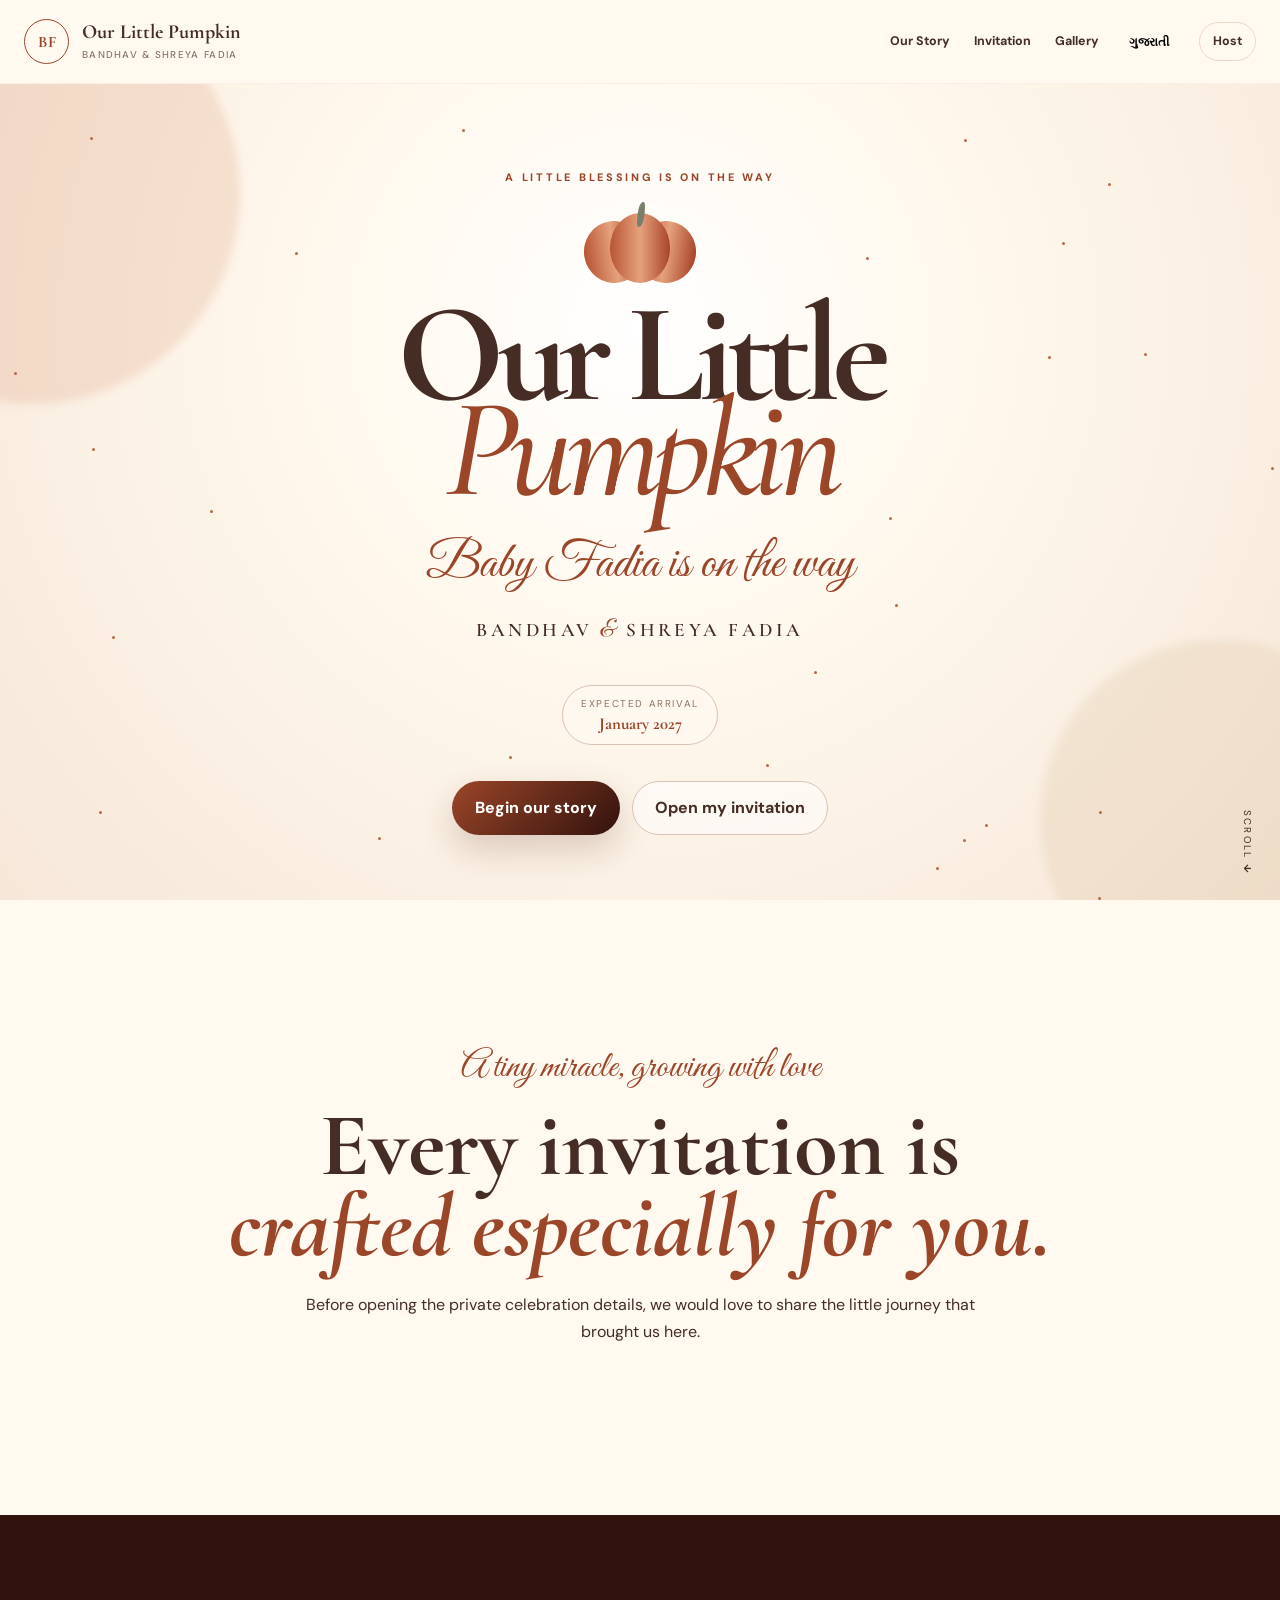
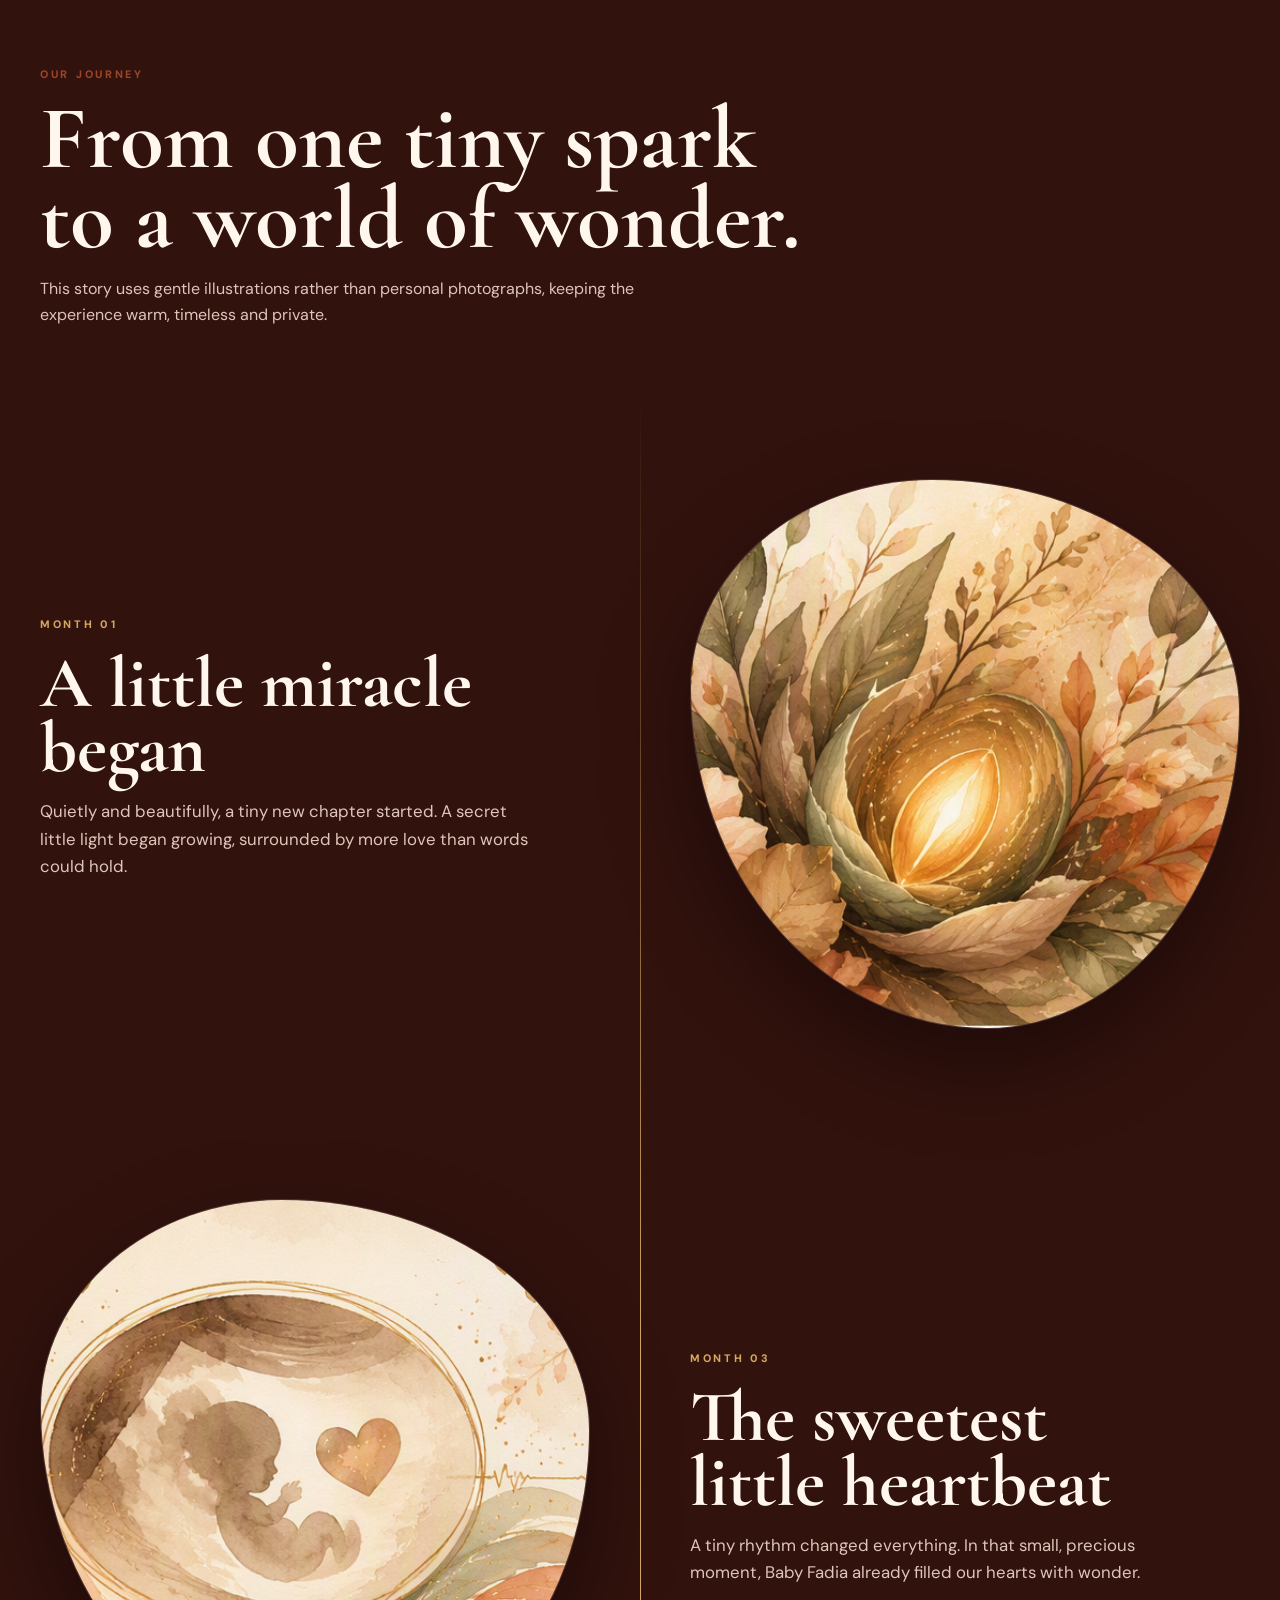
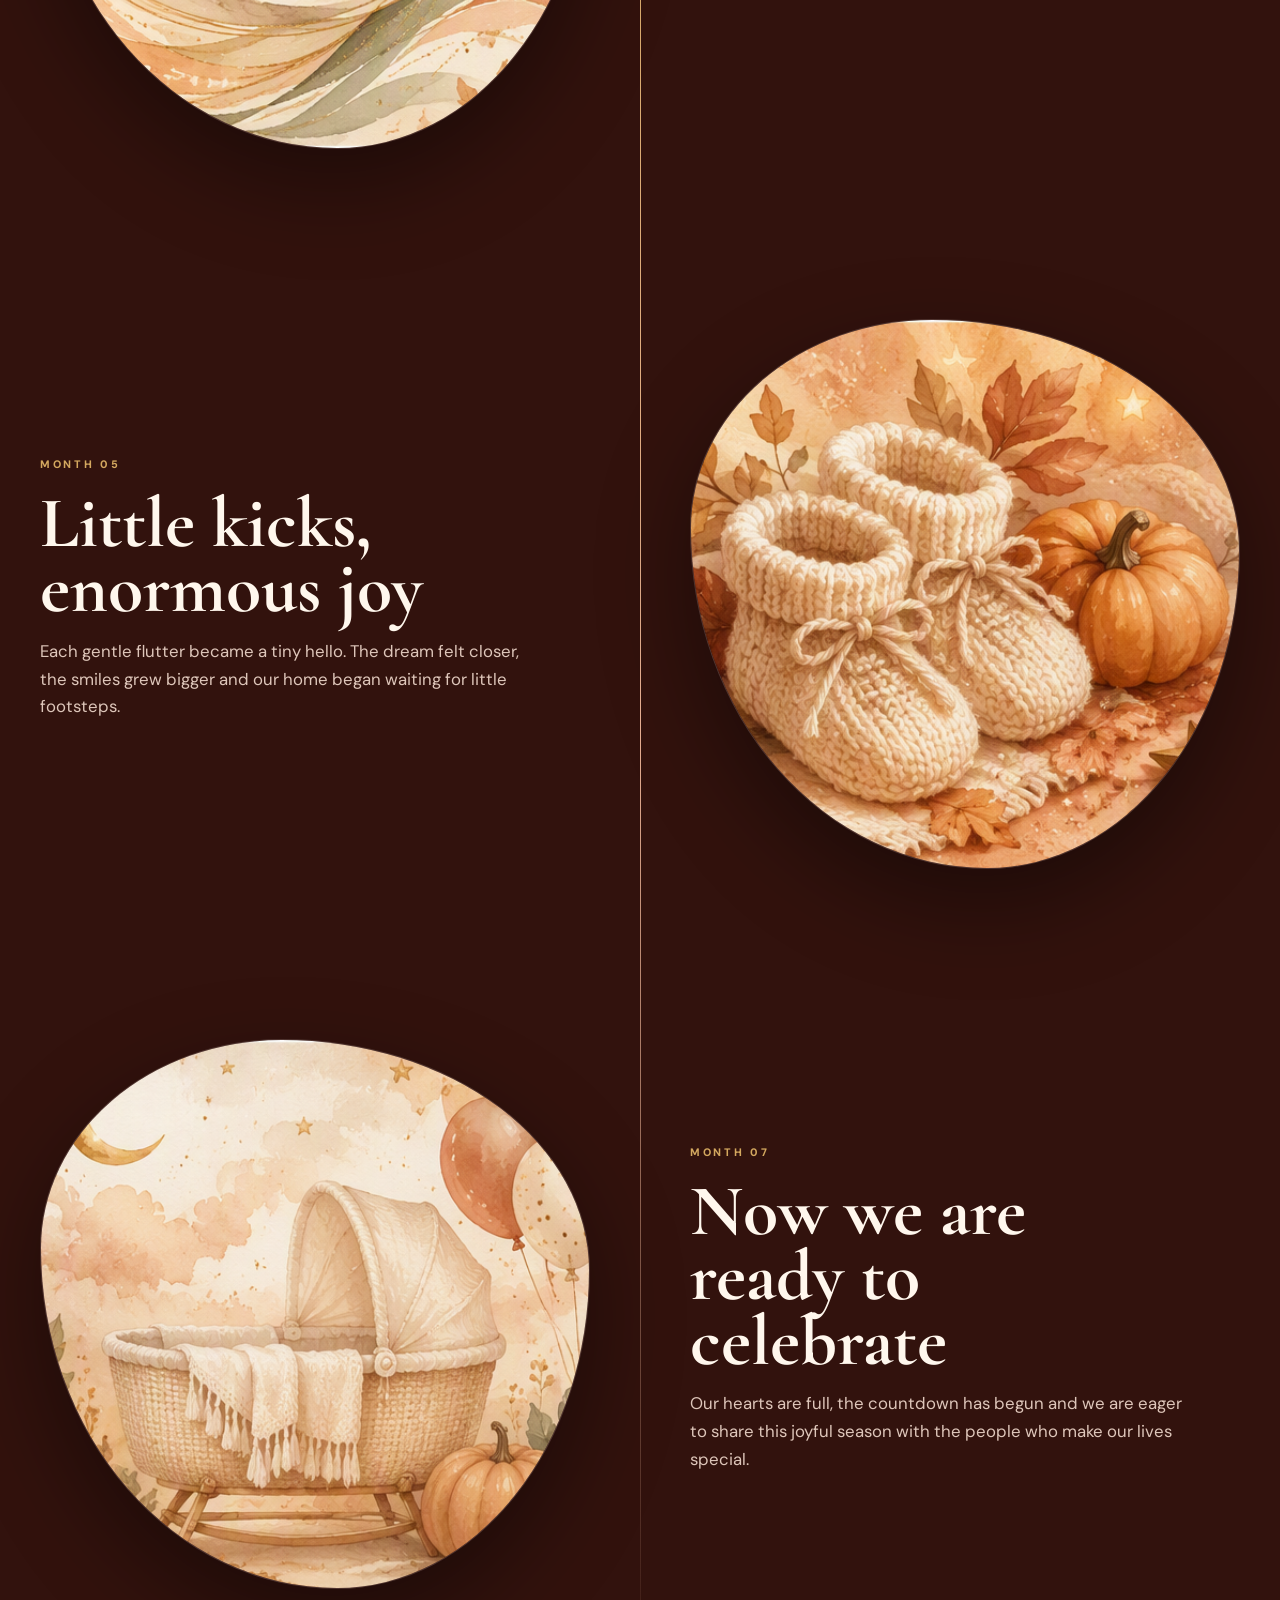
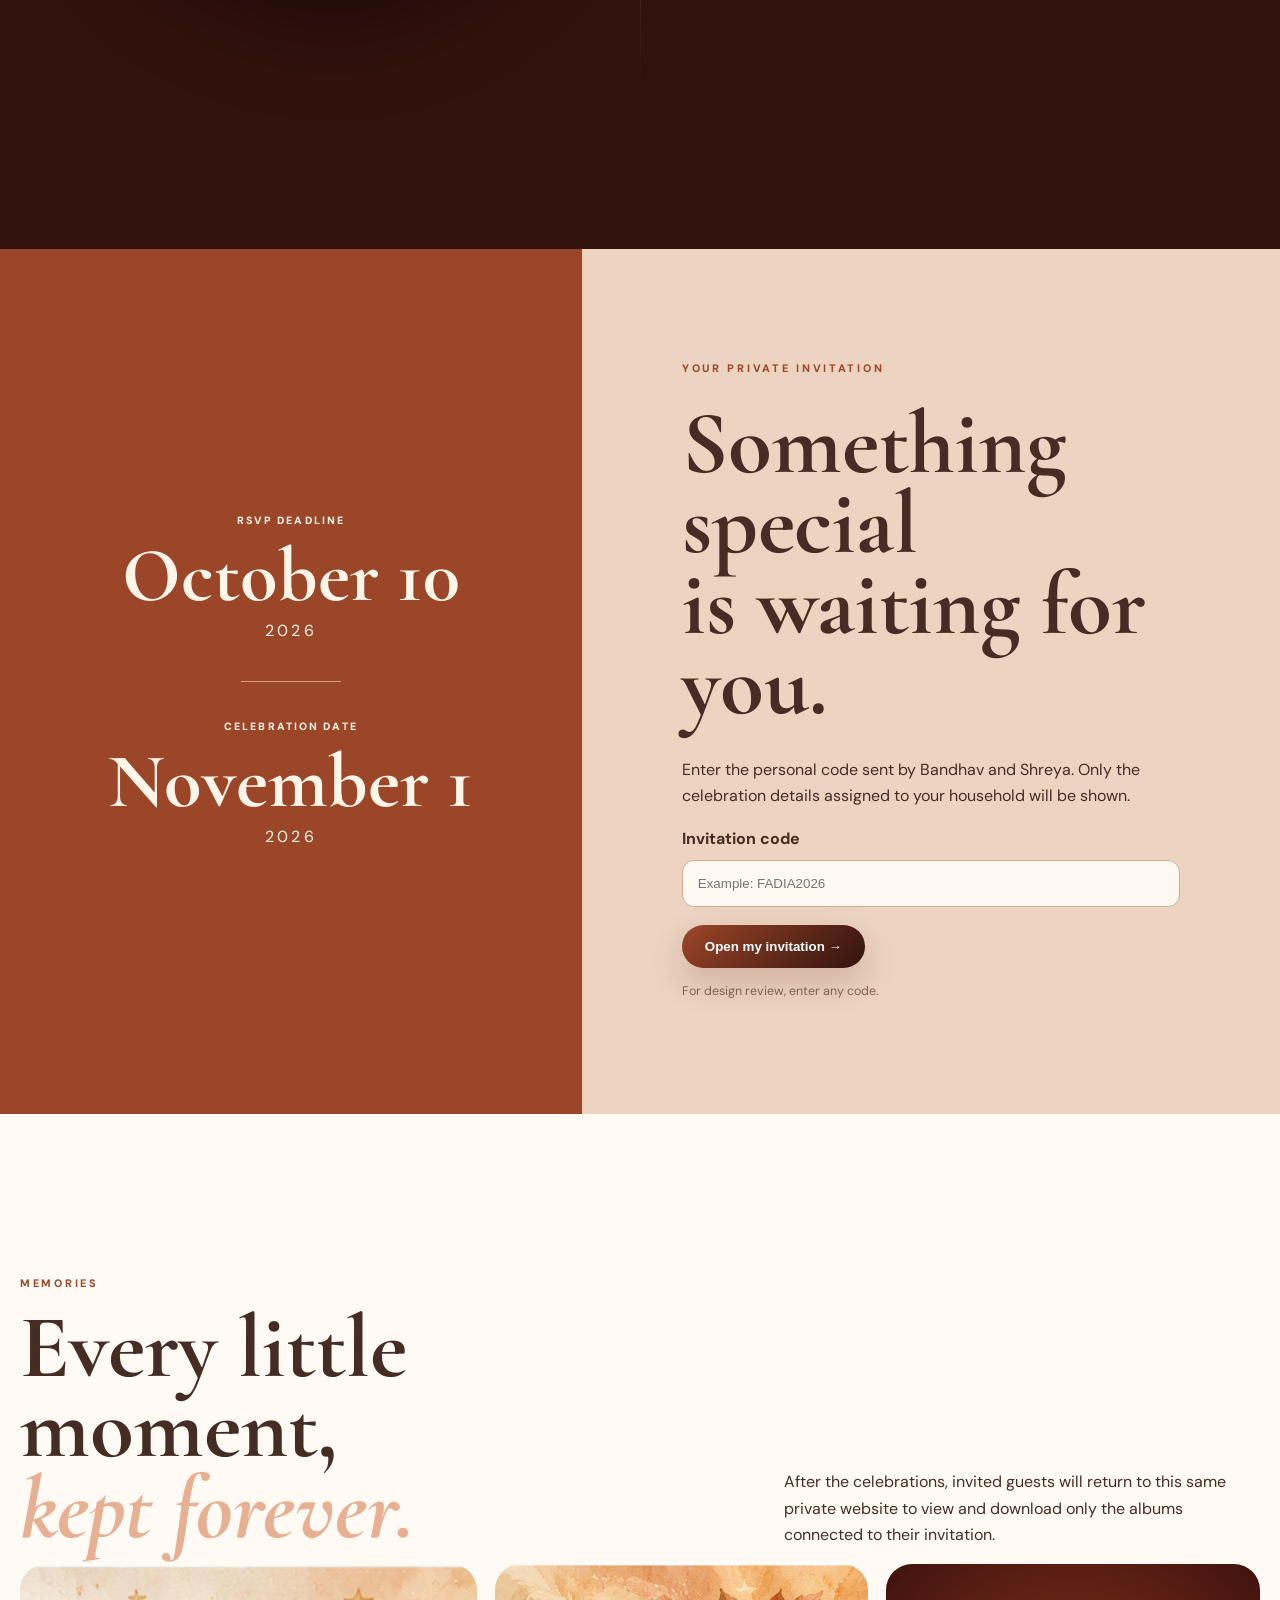
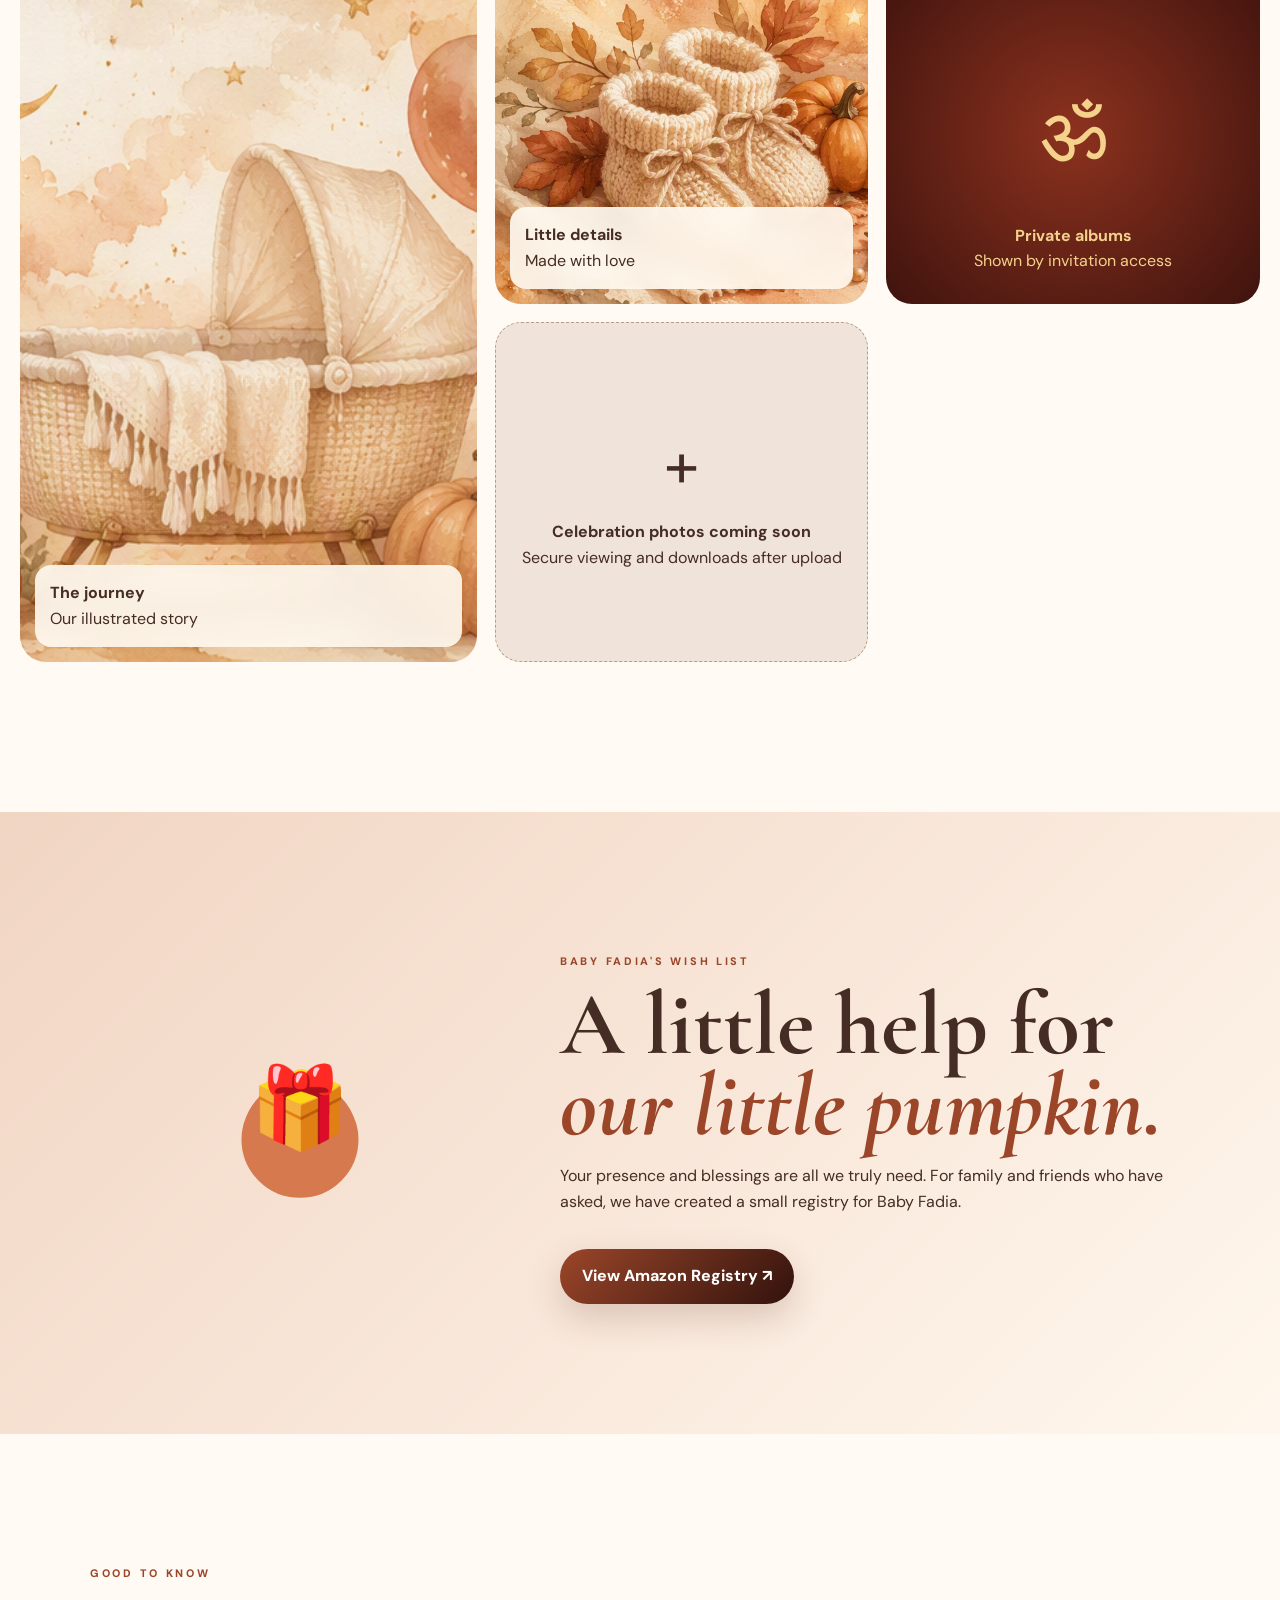
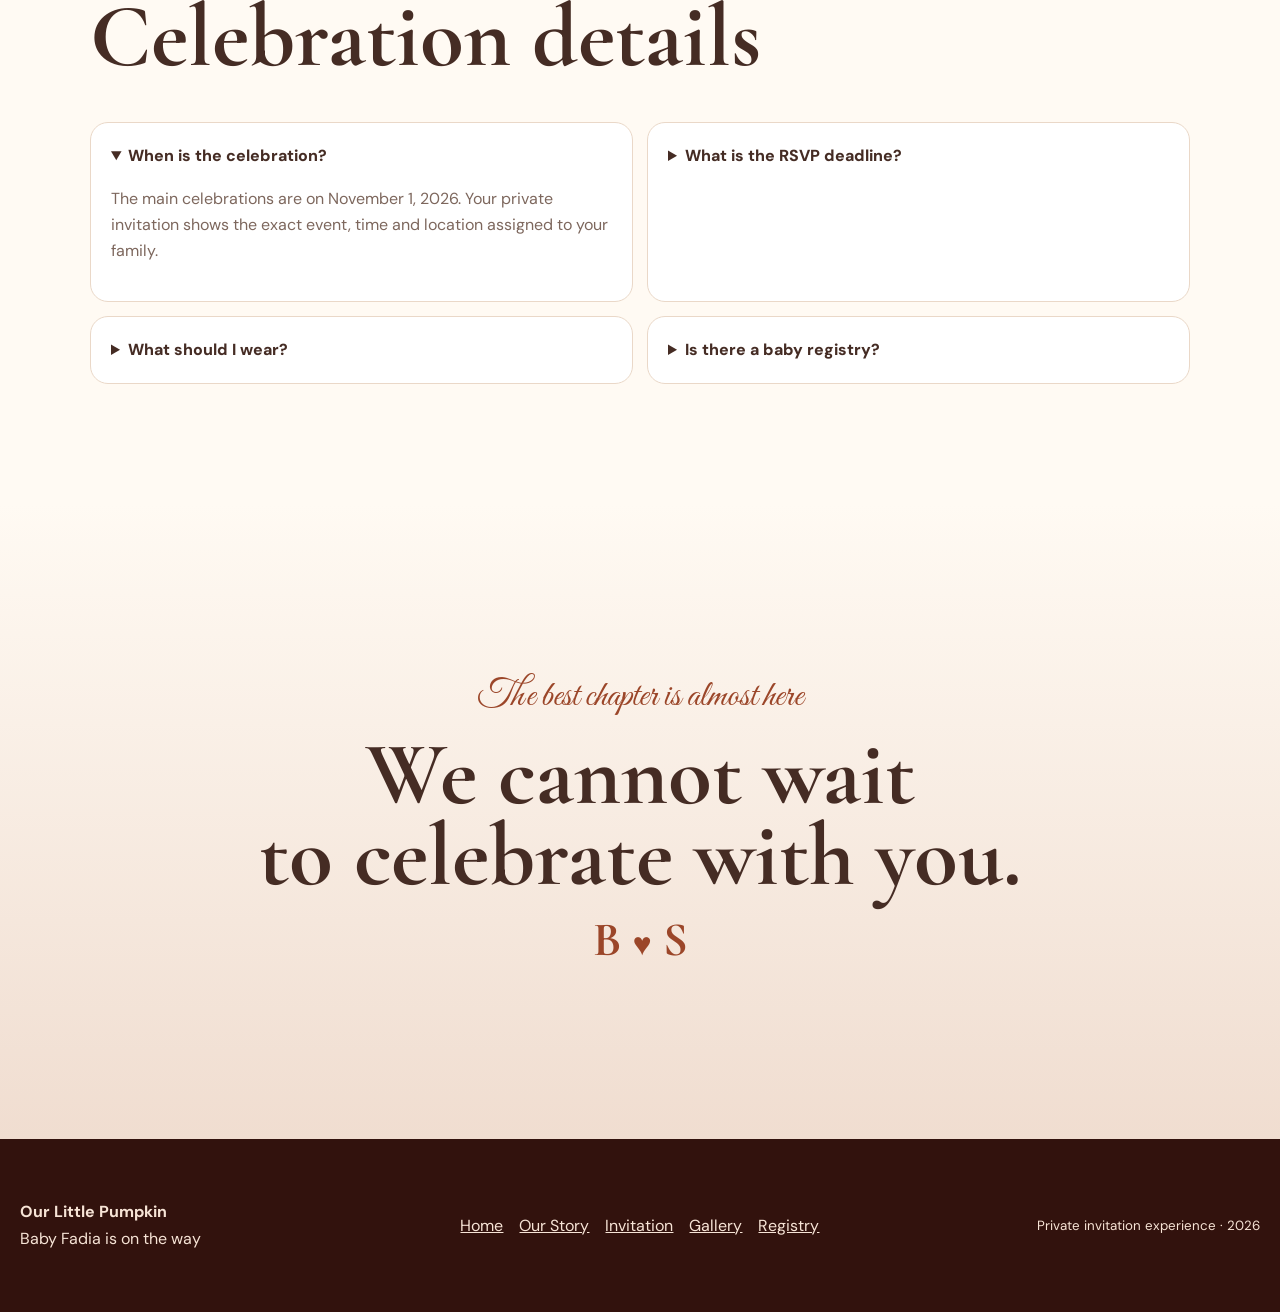
==== commit 26441a2d: "Update index.html" ====
--- a/index.html
+++ b/index.html
@@ -1,4 +1,4 @@
-<!doctype html><html lang="en"><head><meta charset="utf-8"><meta name="viewport" content="width=device-width,initial-scale=1"><meta name="theme-color" content="#42170f"><title><!-- Add these tags inside the <head> of index.html. Keep the URLs exactly as shown while using Netlify. -->
+<!doctype html><html lang="en"><head><meta charset="utf-8"><meta name="viewport" content="width=device-width,initial-scale=1"><meta name="theme-color" content="#42170f"><title>
 <meta property="og:title" content="Our Little Pumpkin | Baby Fadia">
 <meta property="og:type" content="website">
 <meta property="og:url" content="https://babyfadia.netlify.app">
@@ -11,7 +11,7 @@
 <meta name="twitter:title" content="Our Little Pumpkin | Baby Fadia">
 <meta name="twitter:description" content="Follow our journey and celebrate the upcoming arrival of Baby Fadia.">
 <meta name="twitter:image" content="https://babyfadia.netlify.app/assets/share-preview.jpg">
-Our Little Pumpkin | Baby Fadia</title><link rel="stylesheet" href="./style.css"></head><body>
+Our Little Pumpkin | Baby Fadia</title><link rel="stylesheet" href="./style.css"><link rel="stylesheet" href="./home-enhancements.css"></head><body>
 <div class="progress"></div><header><a class="logo" href="#home"><i>BF</i><span>Our Little Pumpkin<small>Bandhav & Shreya Fadia</small></span></a><nav><a href="#story">Our Story</a><a href="#invitation">Invitation</a><a href="#gallery">Gallery</a><button id="lang">ગુજરાતી</button><a class="host" href="./admin.html">Host</a></nav><button class="menu">☰</button></header>
 <main><section id="home" class="hero"><div class="aurora a1"></div><div class="aurora a2"></div><div class="sparkles"></div><div class="hero-copy reveal"><p class="eyebrow">A LITTLE BLESSING IS ON THE WAY</p><div class="pumpkin-mark"><span></span><span></span><span></span><b></b></div><h1>Our Little<br><em>Pumpkin</em></h1><p class="sub">Baby Fadia is on the way</p><p class="names">Bandhav <i>&</i> Shreya Fadia</p><div class="hero-actions"><a class="primary" href="#story">Begin our story</a><a class="glass" href="#invitation">Open my invitation</a></div></div><div class="scroll-cue">SCROLL <b>↓</b></div></section>
 <section class="personal-message reveal"><p class="script">A tiny miracle, growing with love</p><h2>Every invitation is<br><em>crafted especially for you.</em></h2><p>Before opening the private celebration details, we would love to share the little journey that brought us here.</p></section>
@@ -22,4 +22,4 @@
 <article class="milestone reverse reveal"><div class="milestone-copy"><span>MONTH 07</span><h3>Now we are ready to celebrate</h3><p>Our hearts are full, the countdown has begun and we are eager to share this joyful season with the people who make our lives special.</p></div><figure><img src="./assets/story/month-7.png" alt="Watercolor bassinet, balloons and pumpkins illustration"></figure></article></section>
 <section id="invitation" class="rsvp story-rsvp"><div class="rsvp-art"><p>Kindly respond by</p><strong>10</strong><span>OCTOBER<br>2026</span></div><div class="rsvp-box reveal"><p class="eyebrow">YOUR PRIVATE INVITATION</p><h2>Something special<br>is waiting for you.</h2><p>Enter the personal code sent by Bandhav and Shreya. Only the celebration details assigned to your household will be shown.</p><form id="codeForm"><label>Invitation code<input id="code" required placeholder="Example: FADIA2026"></label><button class="primary">Open my invitation →</button></form><p class="demo">For design review, enter any code.</p></div></section>
 <section id="gallery" class="gallery"><div class="gallery-head reveal"><div><p class="eyebrow">MEMORIES</p><h2>Every little moment,<br><em>kept forever.</em></h2></div><p>After the celebrations, invited guests will return to this same private website to view and download only the albums connected to their invitation.</p></div><div class="gallery-grid story-gallery"><figure class="tall"><img src="./assets/story/month-7.png" alt="Baby journey illustration"><figcaption><b>The journey</b><span>Our illustrated story</span></figcaption></figure><figure><img src="./assets/story/month-5.png" alt="Baby booties illustration"><figcaption><b>Little details</b><span>Made with love</span></figcaption></figure><figure class="gallery-traditional"><div>ॐ</div><b>Private albums</b><span>Shown by invitation access</span></figure><figure class="future"><div>+</div><b>Celebration photos coming soon</b><span>Secure viewing and downloads after upload</span></figure></div></section>
-<section class="closing"><p class="script">The best chapter is almost here</p><h2>We cannot wait<br>to celebrate with you.</h2><div class="monogram">B <i>♥</i> S</div></section></main><footer><div><b>Our Little Pumpkin</b><span>Baby Fadia is on the way</span></div><nav><a href="#home">Home</a><a href="#story">Our Story</a><a href="#invitation">Invitation</a><a href="#gallery">Gallery</a></nav><small>Private invitation experience · 2026</small></footer><script src="./app.js"></script></body></html>
+<section class="closing"><p class="script">The best chapter is almost here</p><h2>We cannot wait<br>to celebrate with you.</h2><div class="monogram">B <i>♥</i> S</div></section></main><footer><div><b>Our Little Pumpkin</b><span>Baby Fadia is on the way</span></div><nav><a href="#home">Home</a><a href="#story">Our Story</a><a href="#invitation">Invitation</a><a href="#gallery">Gallery</a></nav><small>Private invitation experience · 2026</small></footer><script src="./app.js"></script><script src="./home-enhancements.js"></script></body></html>
--- a/home-enhancements.css
+++ b/home-enhancements.css
@@ -0,0 +1,6 @@
+.arrival-chip{display:inline-flex;flex-direction:column;align-items:center;margin:20px auto 4px;padding:10px 18px;border:1px solid #d8c3b3;border-radius:999px;background:#fffaf2aa;backdrop-filter:blur(8px)}.arrival-chip span{font-size:.62rem;letter-spacing:.16em;text-transform:uppercase;color:#8d6f60}.arrival-chip b{font:700 1.05rem 'Cormorant Garamond',serif;color:var(--rust)}
+.rsvp-art{gap:36px;padding:70px 35px!important}.date-block{text-align:center}.date-label{display:block;font-size:.66rem;letter-spacing:.24em;font-weight:800;margin-bottom:12px}.date-day{display:block!important;font:700 clamp(2.8rem,6vw,5.4rem)/.9 'Cormorant Garamond',serif!important}.date-year{display:block;letter-spacing:.2em;margin-top:8px}.date-divider{width:100px;height:1px;background:#f3c8b7aa}.celebration-block{color:#fff5e8}.deadline-block{color:#fff5e8}
+.registry-section{position:relative;overflow:hidden;display:grid;grid-template-columns:.8fr 1.2fr;gap:50px;align-items:center;padding:130px max(20px,calc((100% - 1100px)/2));background:linear-gradient(135deg,#f1d5c3,#fff7ed)}.registry-copy h2,.faq-section h2{font:700 clamp(3rem,7vw,6rem)/.9 'Cormorant Garamond',serif;margin:14px 0}.registry-copy h2 em{color:var(--rust)}.registry-copy p{max-width:650px}.registry-button,.invite-registry a{display:inline-block;margin-top:18px;padding:14px 22px;border-radius:999px;background:linear-gradient(135deg,var(--rust),var(--dark));color:white;text-decoration:none;font-weight:800;box-shadow:0 14px 35px #5b1f1430}.registry-art{position:relative;min-height:340px;display:grid;place-items:center}.registry-pumpkin{font-size:17rem;line-height:.5;color:#d7794f;text-shadow:inset 0 0 0 #000}.registry-gift{position:absolute;font-size:5rem;transform:translateY(-15px)}
+.faq-section{padding:120px max(20px,calc((100% - 1100px)/2));background:#fffaf3}.faq-grid{display:grid;grid-template-columns:1fr 1fr;gap:14px;margin-top:45px}.faq-grid details{border:1px solid var(--line);border-radius:18px;background:white;padding:20px}.faq-grid summary{font-weight:800;cursor:pointer}.faq-grid p{color:#7d675d}
+.invite-registry{max-width:900px;margin:45px auto 90px;padding:45px;text-align:center;border:1px solid var(--line);border-radius:30px;background:linear-gradient(135deg,#f2d9c8,#fffaf3);box-shadow:0 22px 65px #5b27151c}.invite-registry h2{font:700 3rem 'Cormorant Garamond',serif;margin:10px}.invite-registry p{max-width:650px;margin:15px auto}
+@media(max-width:800px){.registry-section{grid-template-columns:1fr;padding-top:85px;padding-bottom:85px}.registry-art{min-height:230px}.registry-pumpkin{font-size:12rem}.faq-grid{grid-template-columns:1fr}.rsvp-art{padding:70px 20px!important}}@media(max-width:560px){.invite-registry{margin:30px 14px 70px;padding:30px 20px}.registry-copy h2,.faq-section h2{font-size:3.2rem}}
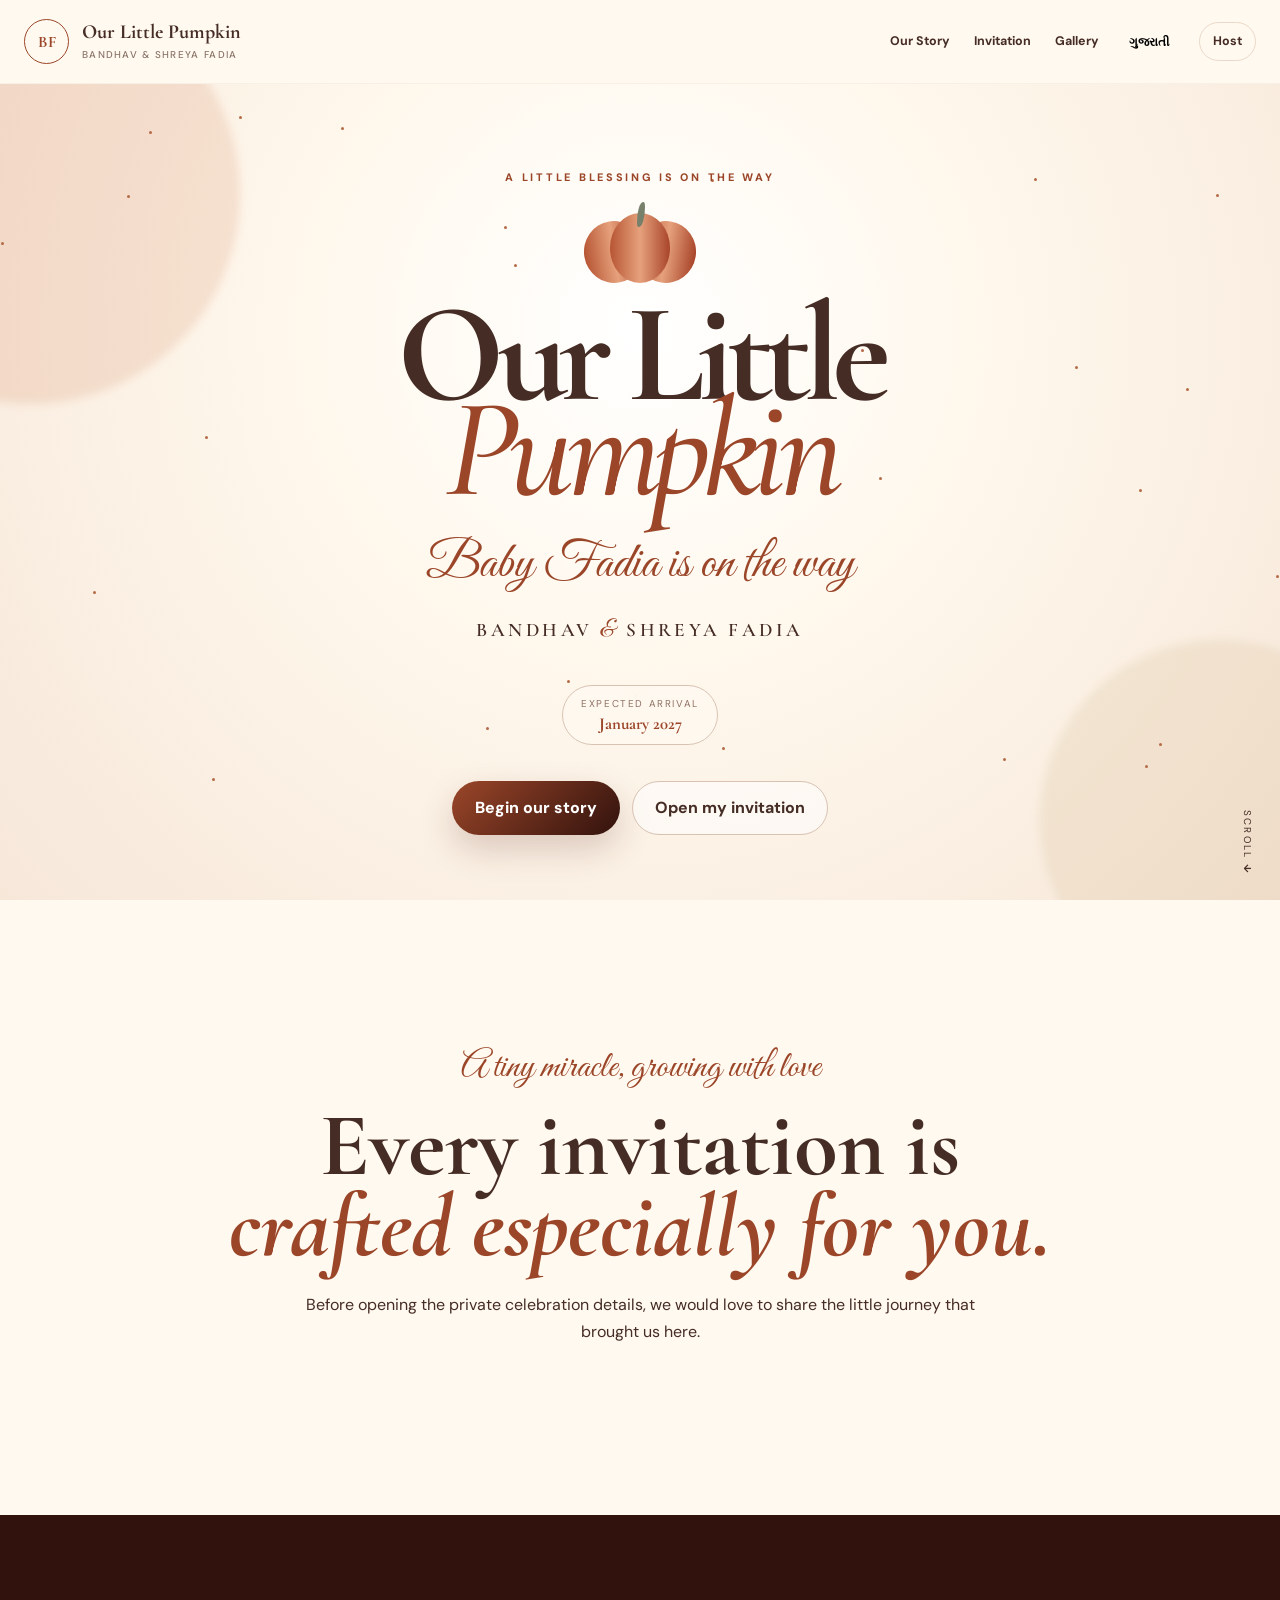
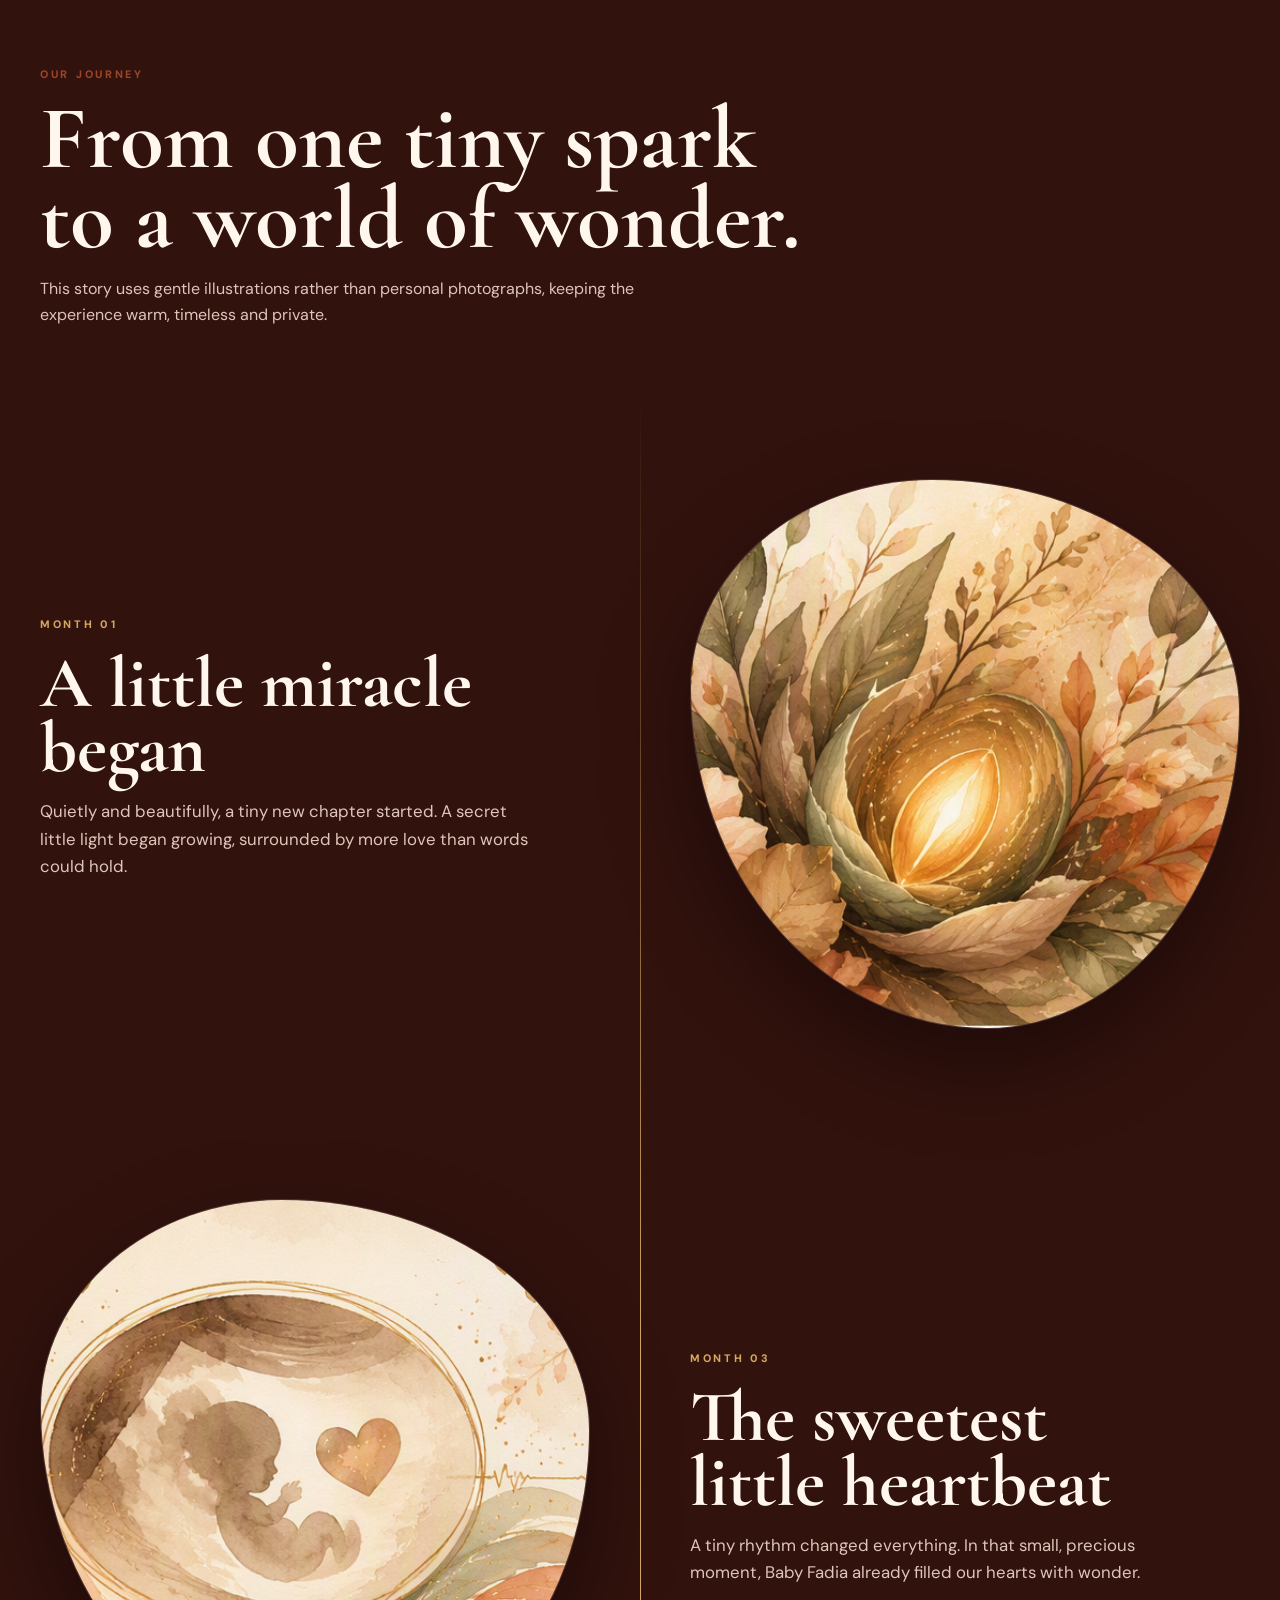
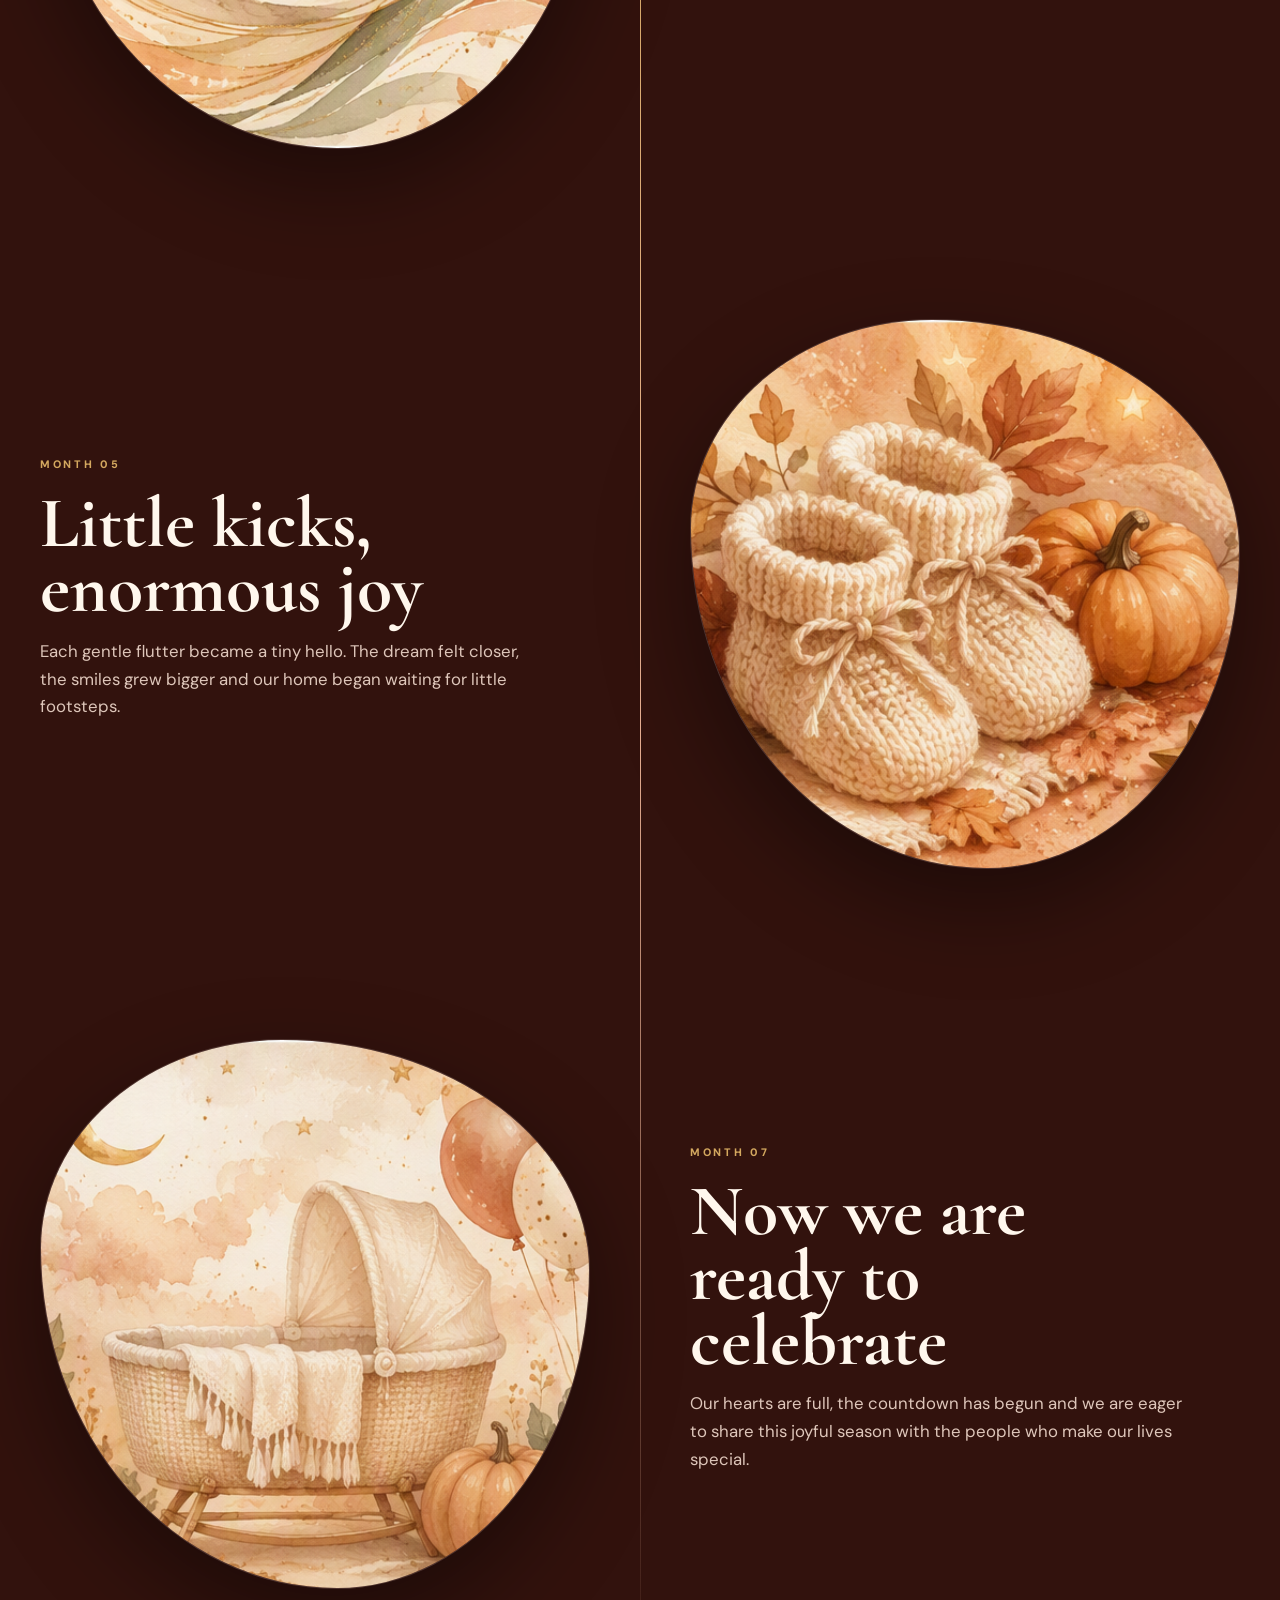
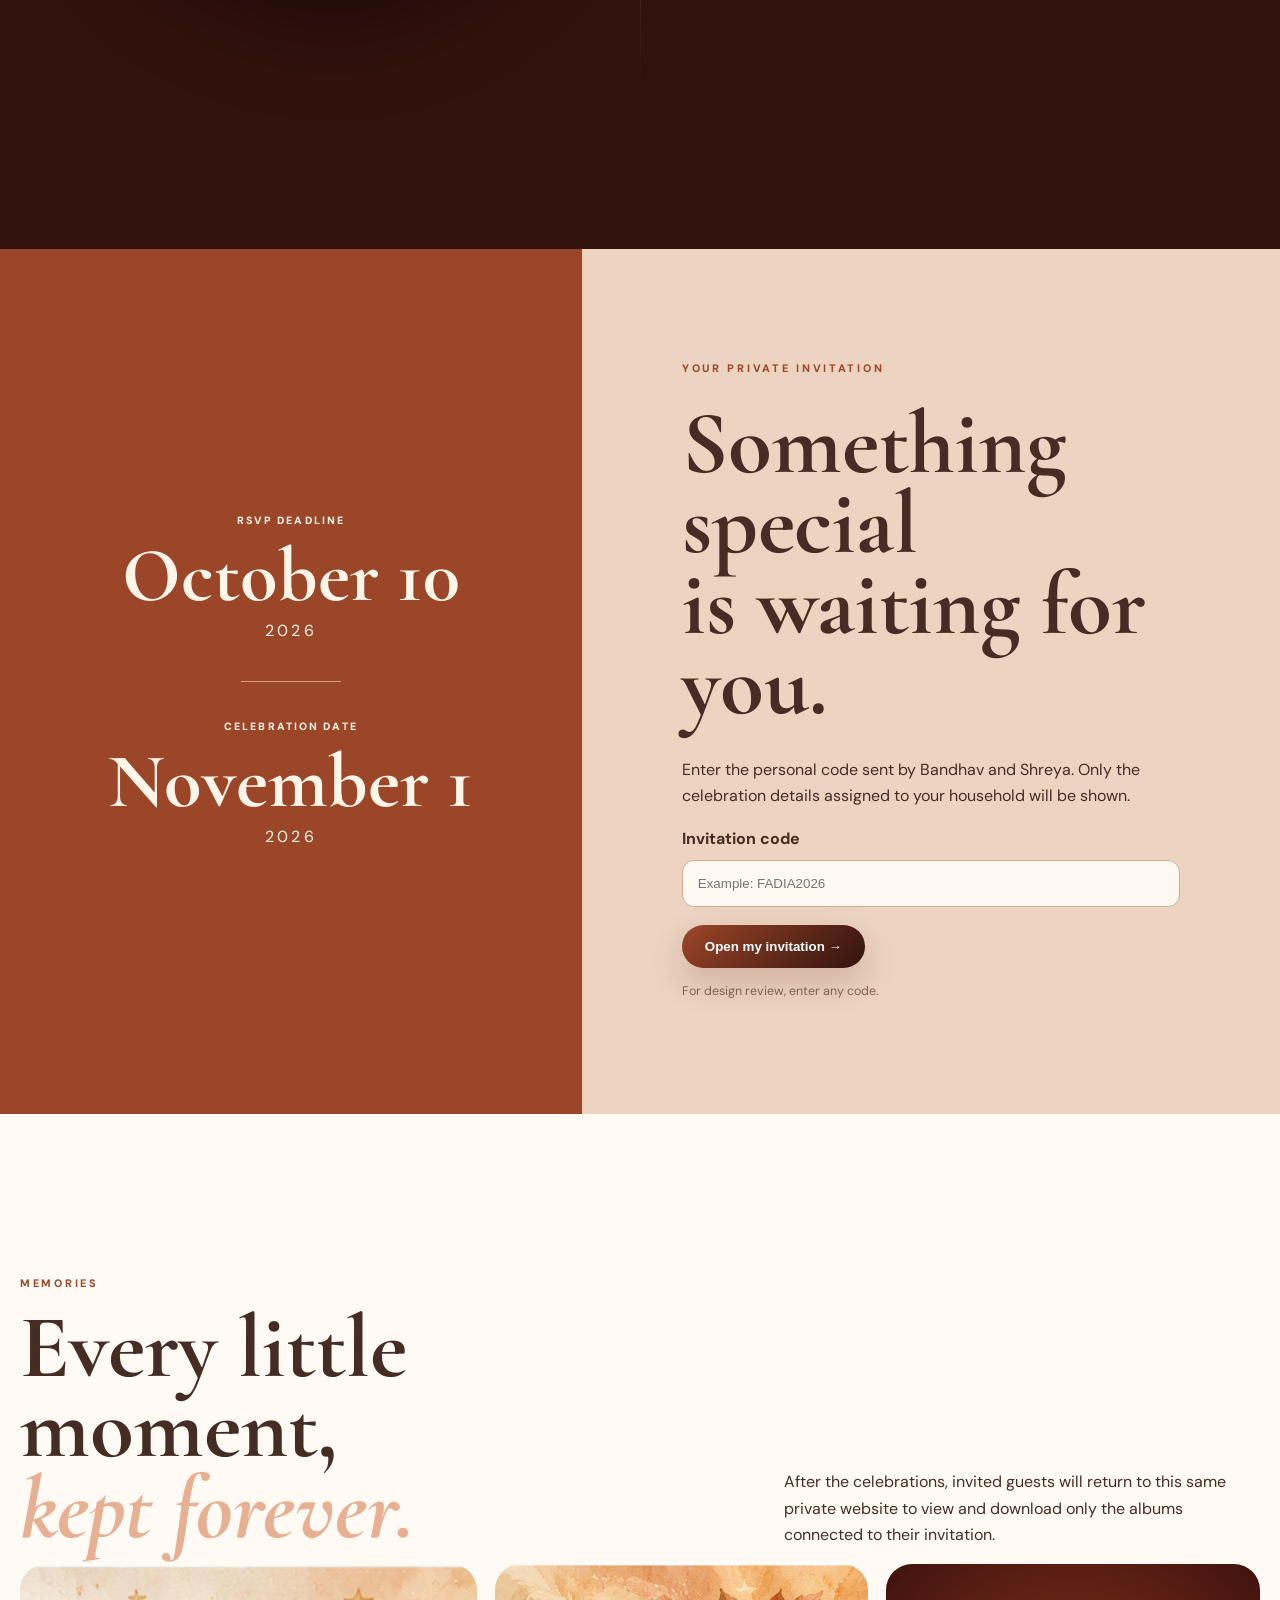
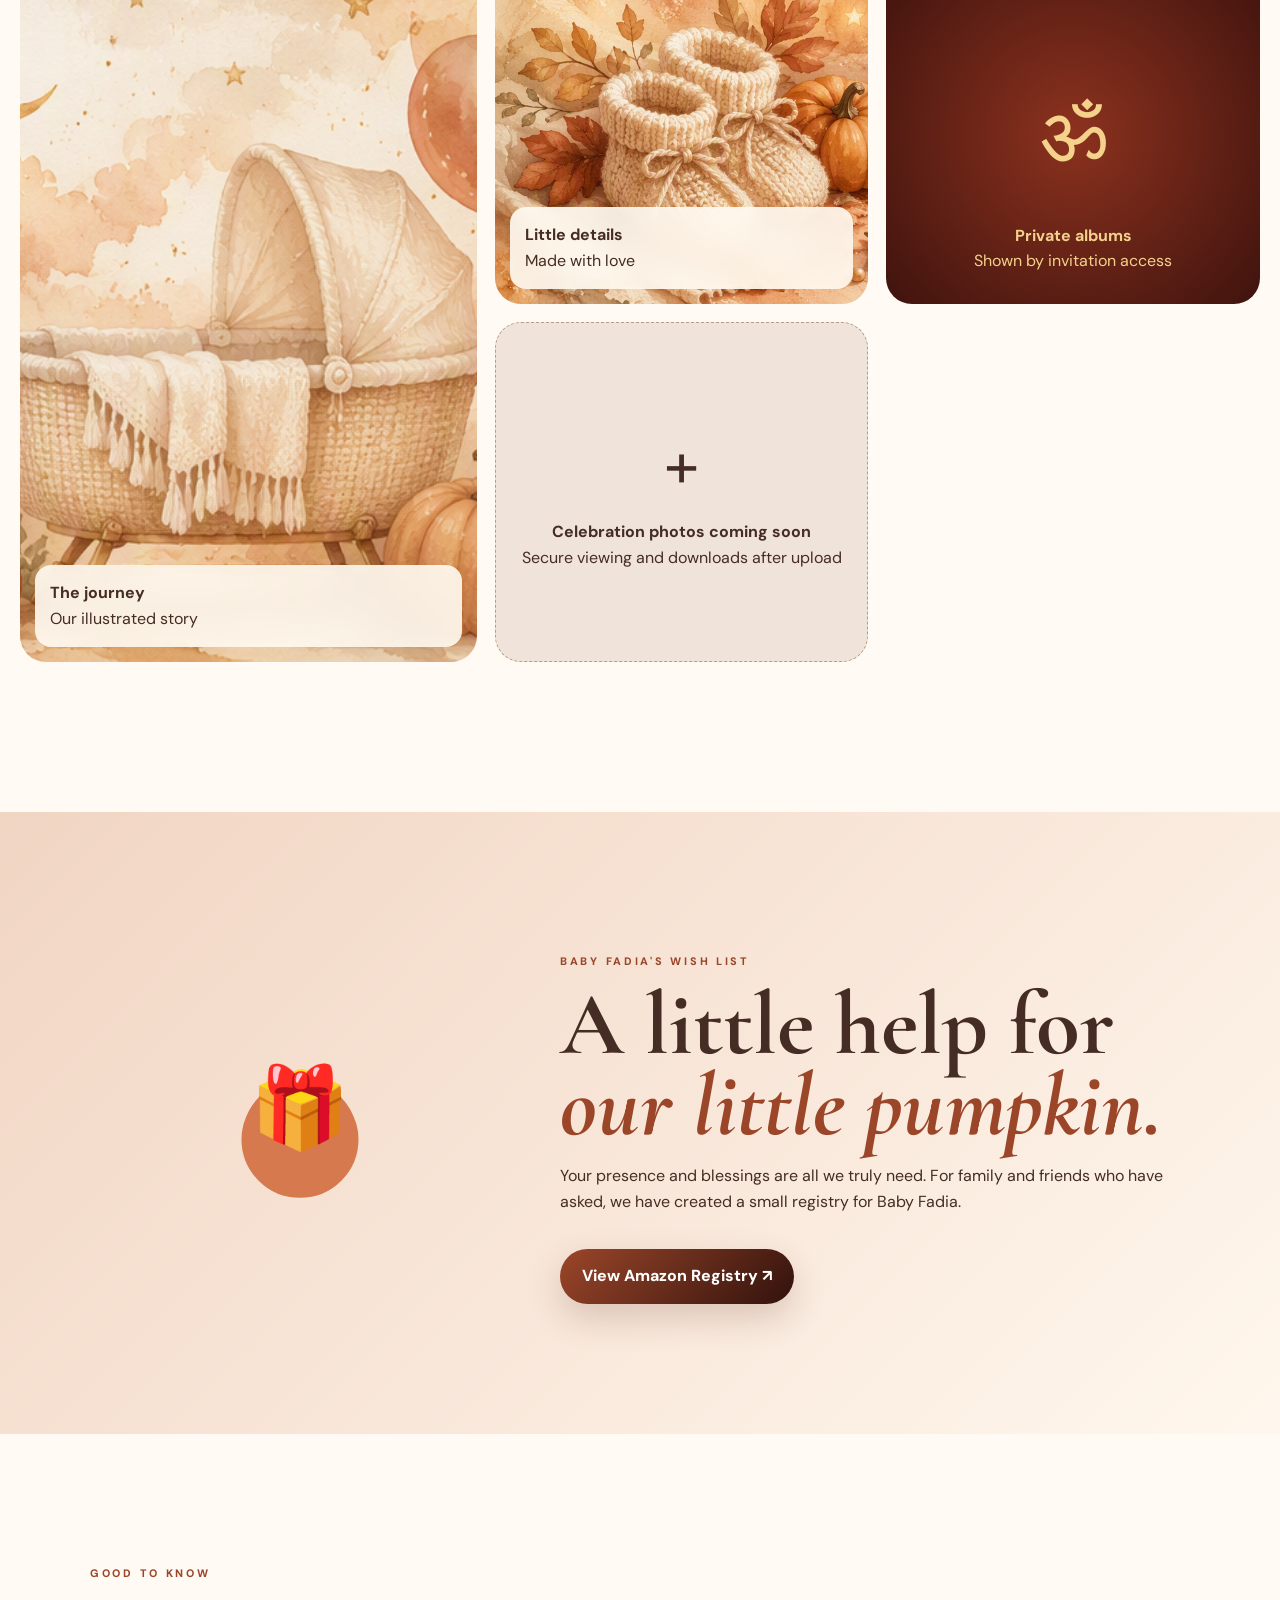
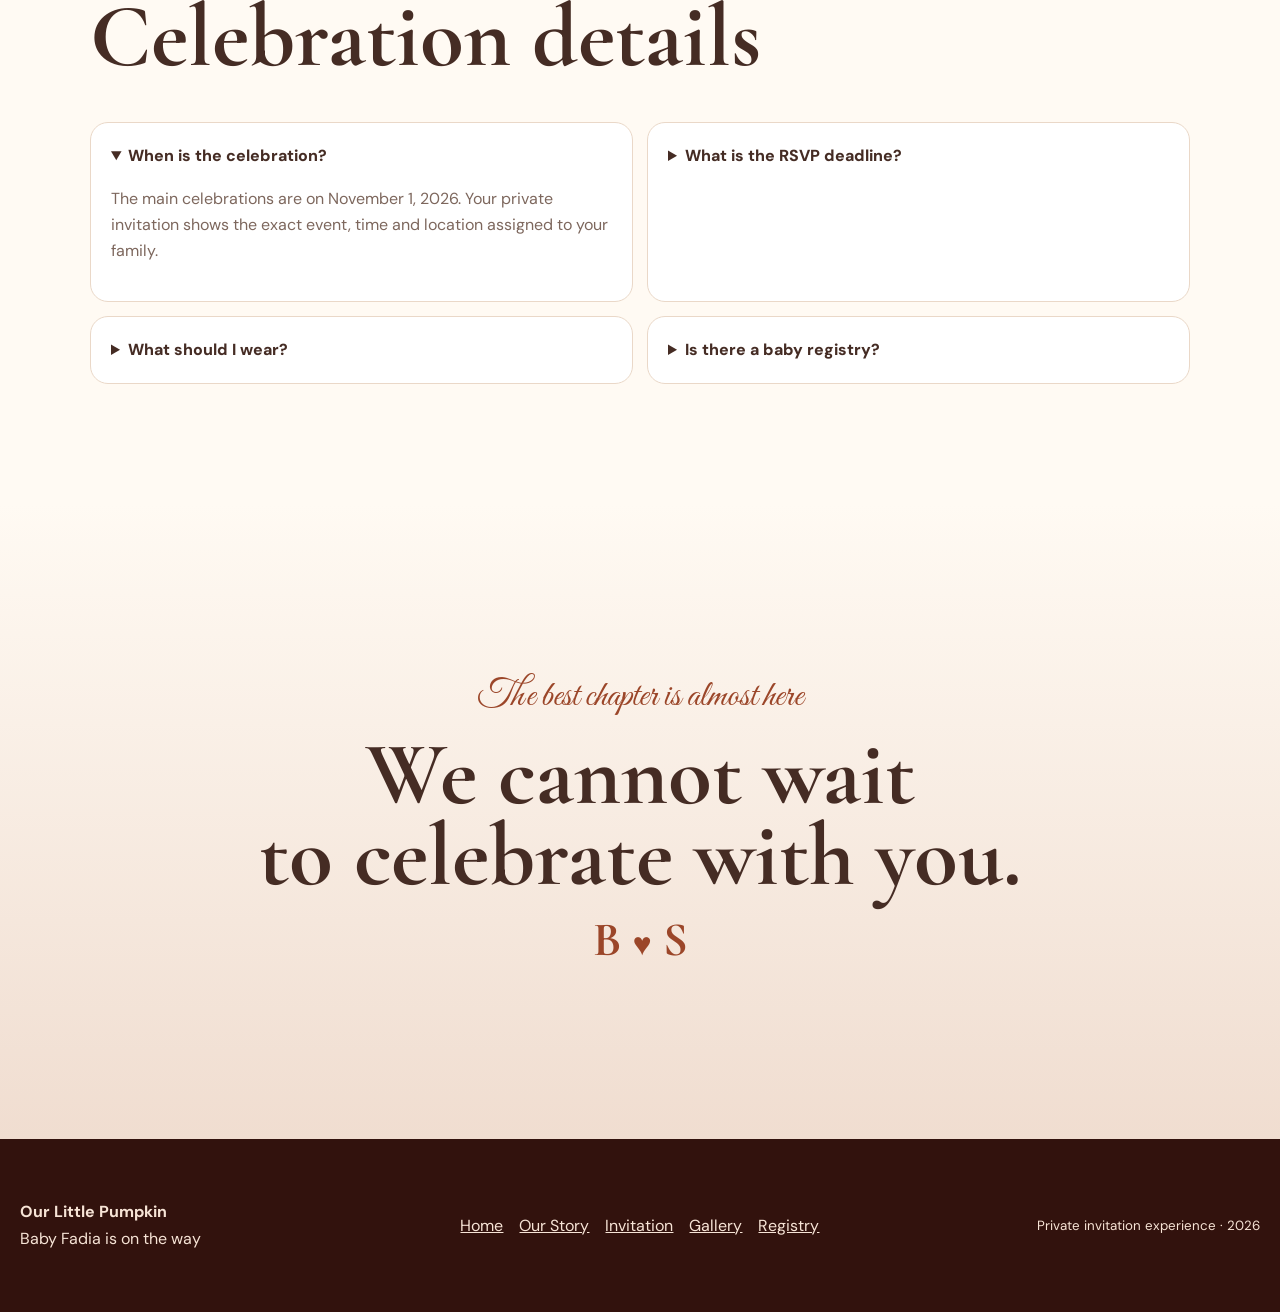
==== commit 77e2c3b3: "Update index.html" ====
--- a/index.html
+++ b/index.html
@@ -1,17 +1,27 @@
-<!doctype html><html lang="en"><head><meta charset="utf-8"><meta name="viewport" content="width=device-width,initial-scale=1"><meta name="theme-color" content="#42170f"><title>
-<meta property="og:title" content="Our Little Pumpkin | Baby Fadia">
-<meta property="og:type" content="website">
-<meta property="og:url" content="https://babyfadia.netlify.app">
-<meta property="og:image" content="https://babyfadia.netlify.app/assets/share-preview.jpg">
-<meta property="og:image:width" content="1600">
-<meta property="og:image:height" content="1066">
-<meta property="og:description" content="Follow our journey and celebrate the upcoming arrival of Baby Fadia.">
-<meta property="og:site_name" content="Our Little Pumpkin | Baby Fadia">
-<meta name="twitter:card" content="summary_large_image">
-<meta name="twitter:title" content="Our Little Pumpkin | Baby Fadia">
-<meta name="twitter:description" content="Follow our journey and celebrate the upcoming arrival of Baby Fadia.">
-<meta name="twitter:image" content="https://babyfadia.netlify.app/assets/share-preview.jpg">
-Our Little Pumpkin | Baby Fadia</title><link rel="stylesheet" href="./style.css"><link rel="stylesheet" href="./home-enhancements.css"></head><body>
+<!doctype html><html lang="en"><head>
+  <meta charset="utf-8">
+  <meta name="viewport" content="width=device-width,initial-scale=1">
+  <meta name="theme-color" content="#42170f">
+
+  <title>Our Little Pumpkin | Baby Fadia</title>
+
+  <meta property="og:title" content="Our Little Pumpkin | Baby Fadia">
+  <meta property="og:type" content="website">
+  <meta property="og:url" content="https://babyfadia.netlify.app">
+  <meta property="og:image" content="https://babyfadia.netlify.app/assets/share-preview.jpg">
+  <meta property="og:image:width" content="1200">
+  <meta property="og:image:height" content="630">
+  <meta property="og:description" content="Baby Fadia is on the way. Join Bandhav & Shreya as we celebrate this special journey.">
+  <meta property="og:site_name" content="Our Little Pumpkin | Baby Fadia">
+
+  <meta name="twitter:card" content="summary_large_image">
+  <meta name="twitter:title" content="Our Little Pumpkin | Baby Fadia">
+  <meta name="twitter:description" content="Baby Fadia is on the way. Join Bandhav & Shreya as we celebrate this special journey.">
+  <meta name="twitter:image" content="https://babyfadia.netlify.app/assets/share-preview.jpg">
+
+  <link rel="stylesheet" href="./style.css">
+  <link rel="stylesheet" href="./home-enhancements.css">
+</head><body>
 <div class="progress"></div><header><a class="logo" href="#home"><i>BF</i><span>Our Little Pumpkin<small>Bandhav & Shreya Fadia</small></span></a><nav><a href="#story">Our Story</a><a href="#invitation">Invitation</a><a href="#gallery">Gallery</a><button id="lang">ગુજરાતી</button><a class="host" href="./admin.html">Host</a></nav><button class="menu">☰</button></header>
 <main><section id="home" class="hero"><div class="aurora a1"></div><div class="aurora a2"></div><div class="sparkles"></div><div class="hero-copy reveal"><p class="eyebrow">A LITTLE BLESSING IS ON THE WAY</p><div class="pumpkin-mark"><span></span><span></span><span></span><b></b></div><h1>Our Little<br><em>Pumpkin</em></h1><p class="sub">Baby Fadia is on the way</p><p class="names">Bandhav <i>&</i> Shreya Fadia</p><div class="hero-actions"><a class="primary" href="#story">Begin our story</a><a class="glass" href="#invitation">Open my invitation</a></div></div><div class="scroll-cue">SCROLL <b>↓</b></div></section>
 <section class="personal-message reveal"><p class="script">A tiny miracle, growing with love</p><h2>Every invitation is<br><em>crafted especially for you.</em></h2><p>Before opening the private celebration details, we would love to share the little journey that brought us here.</p></section>
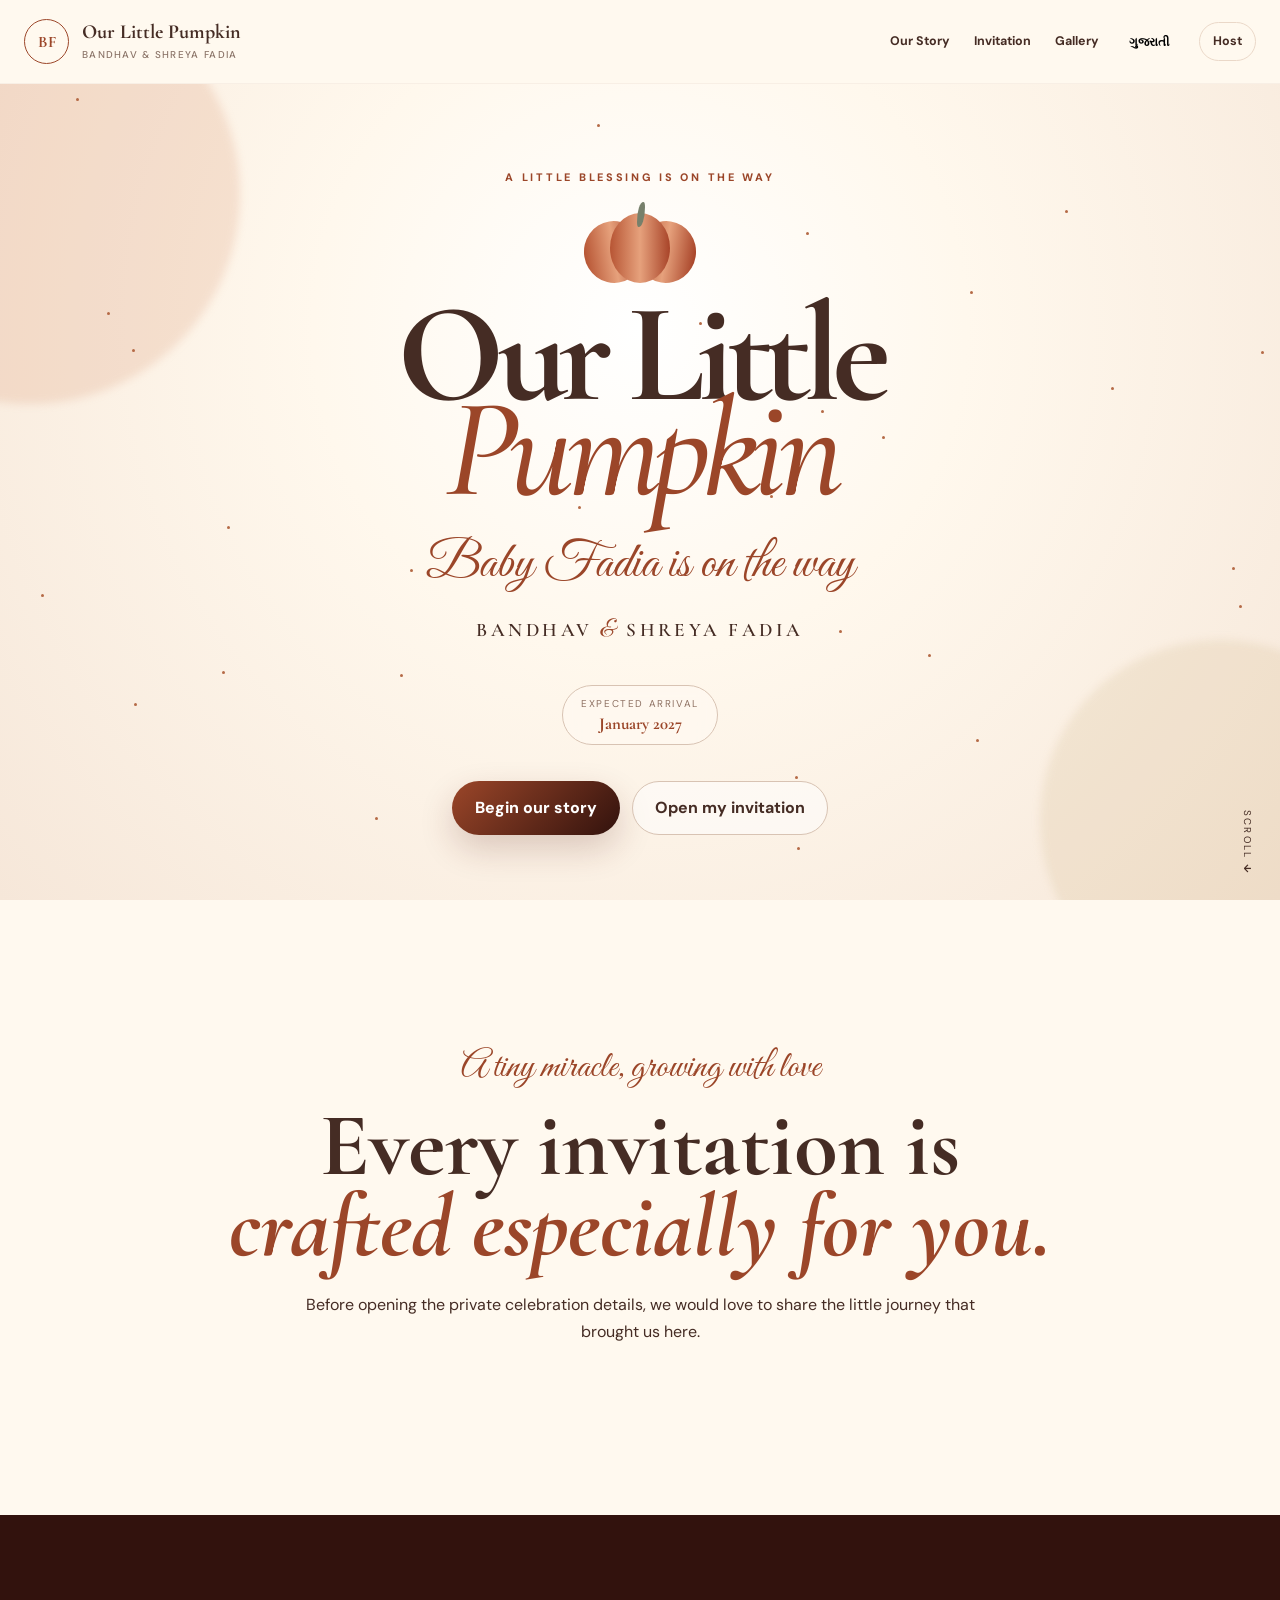
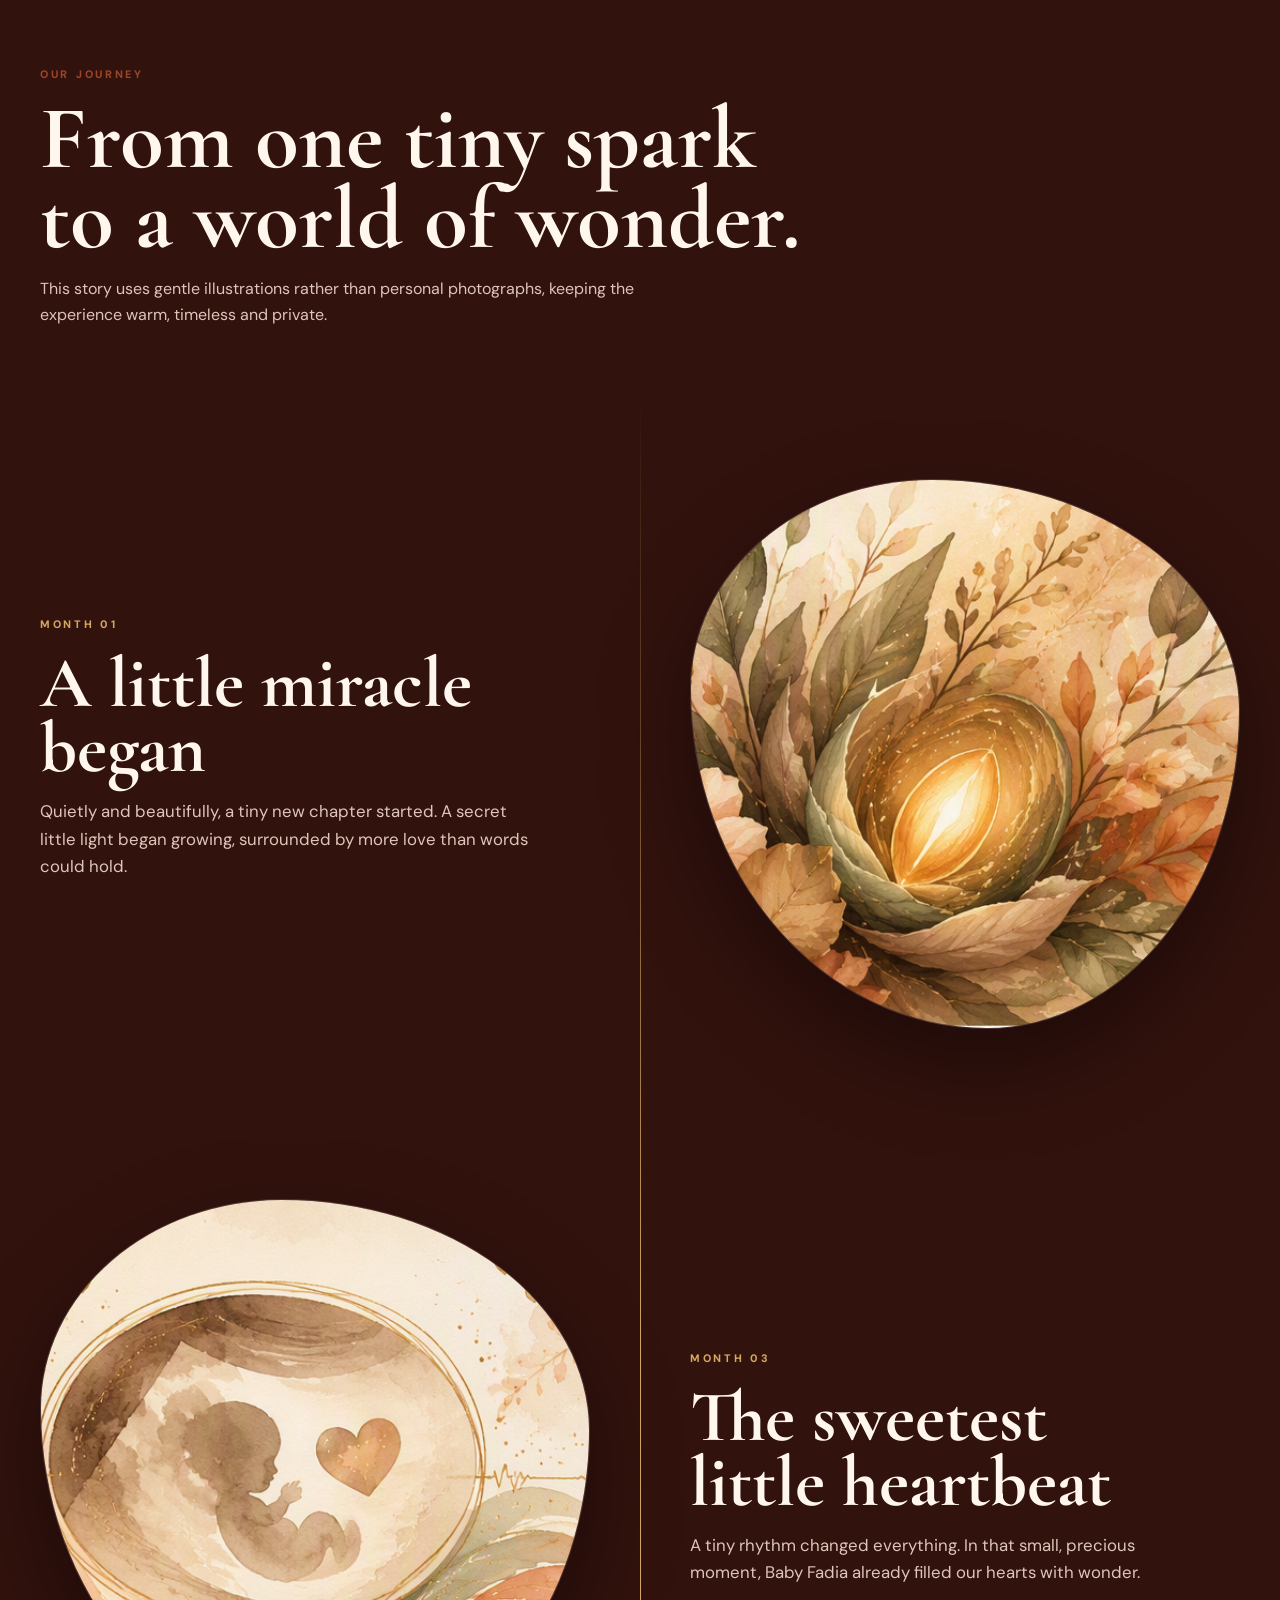
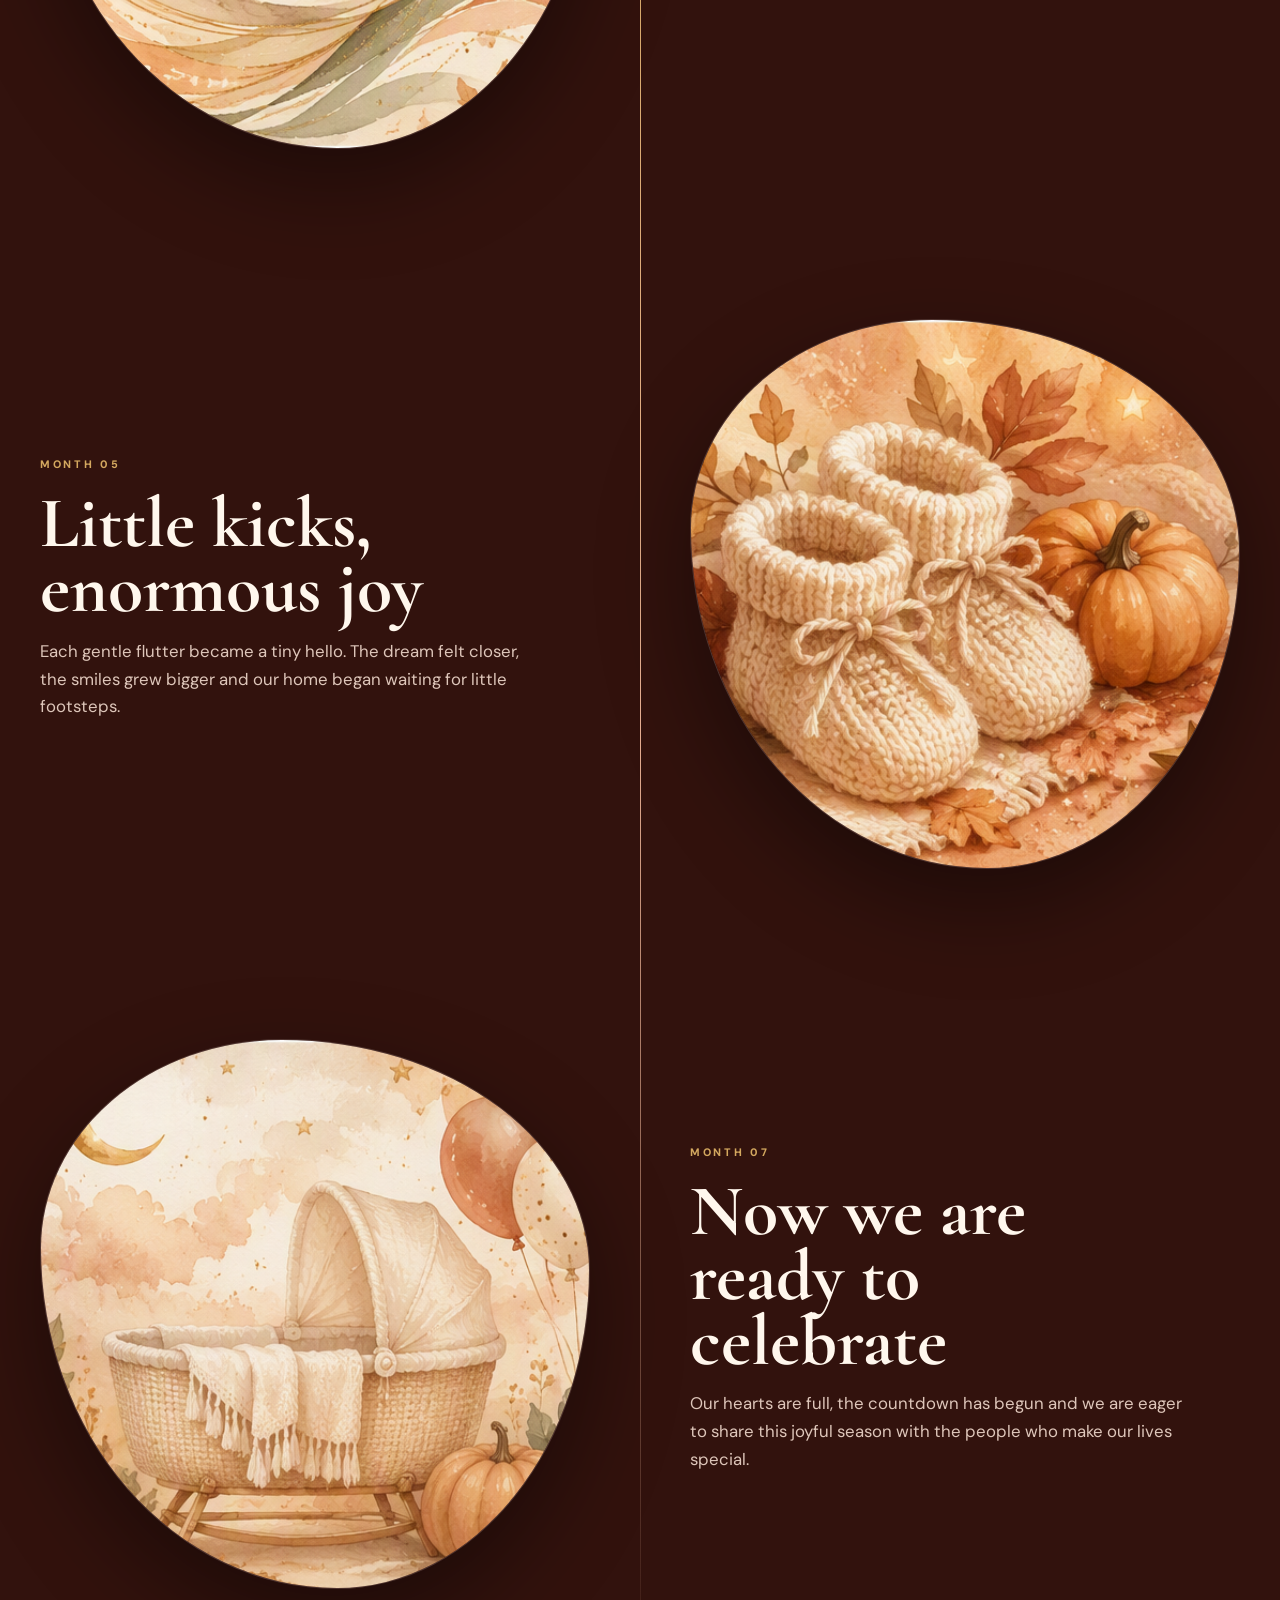
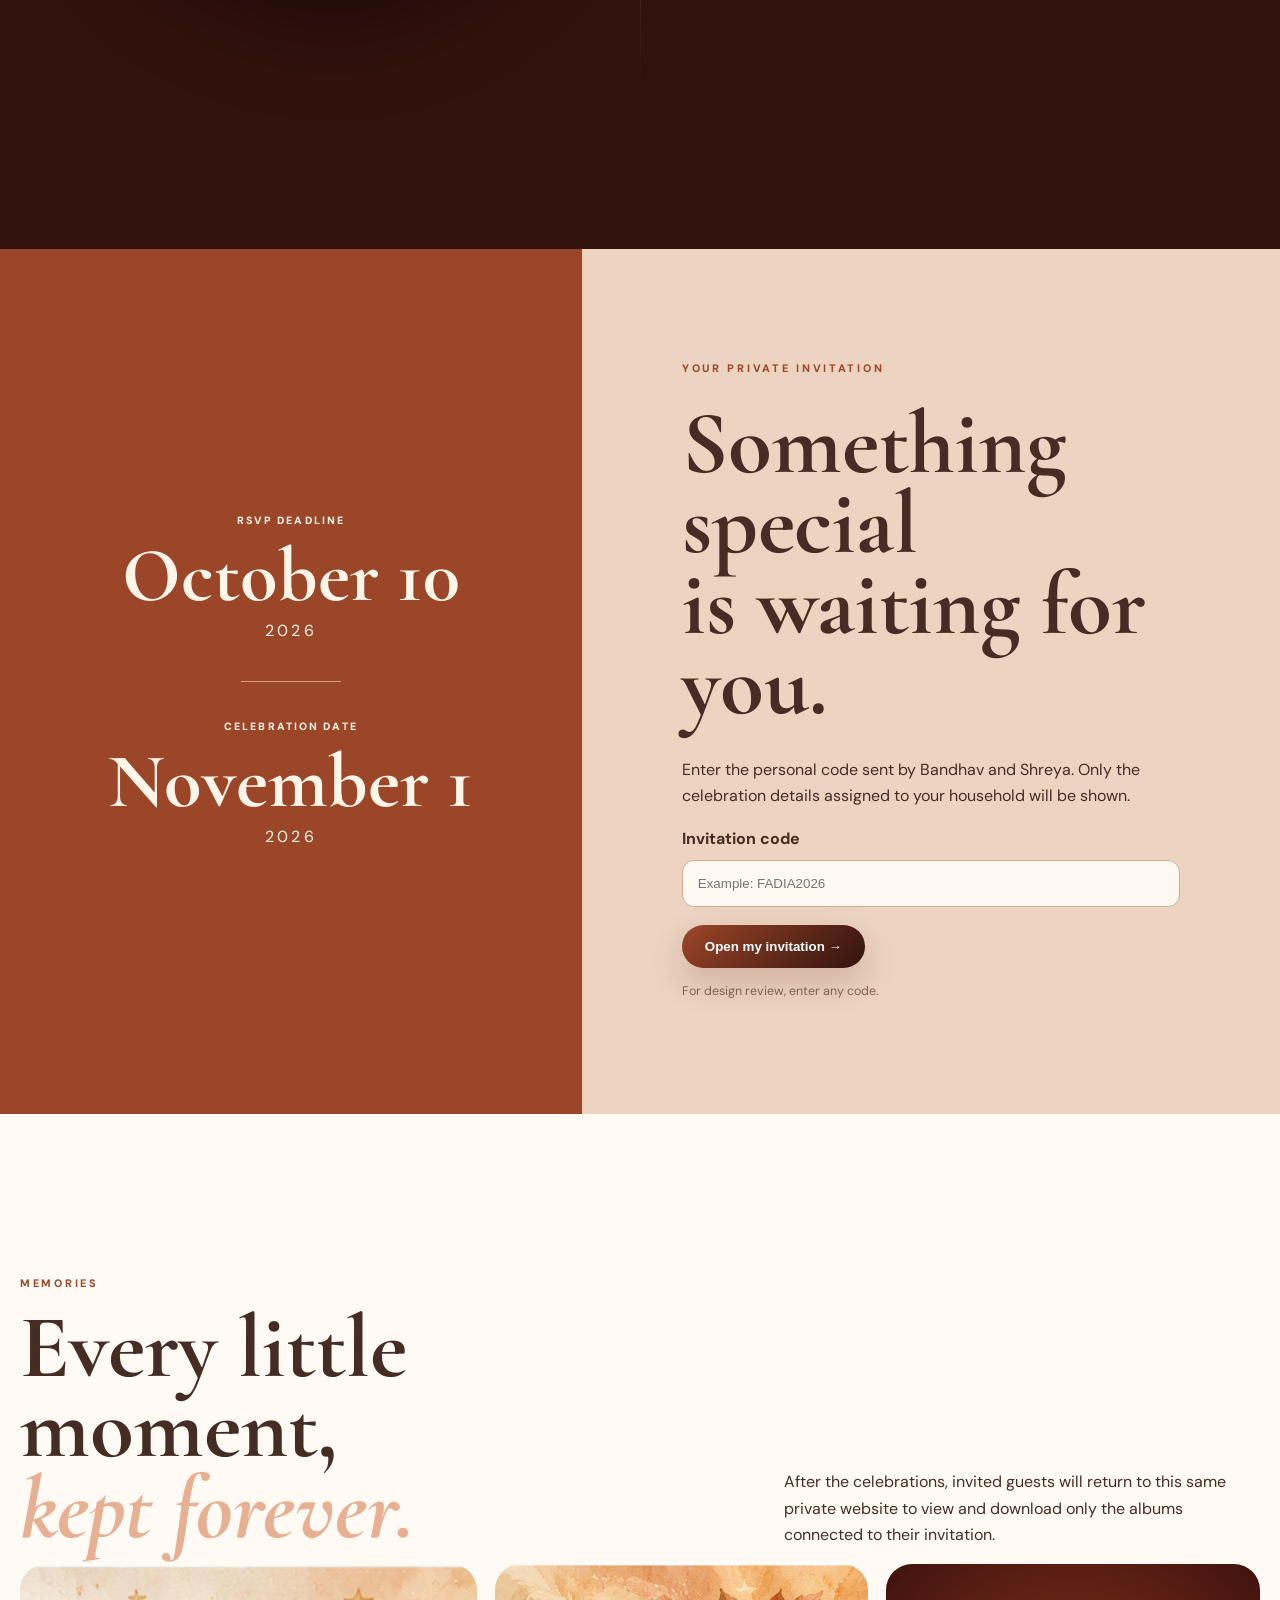
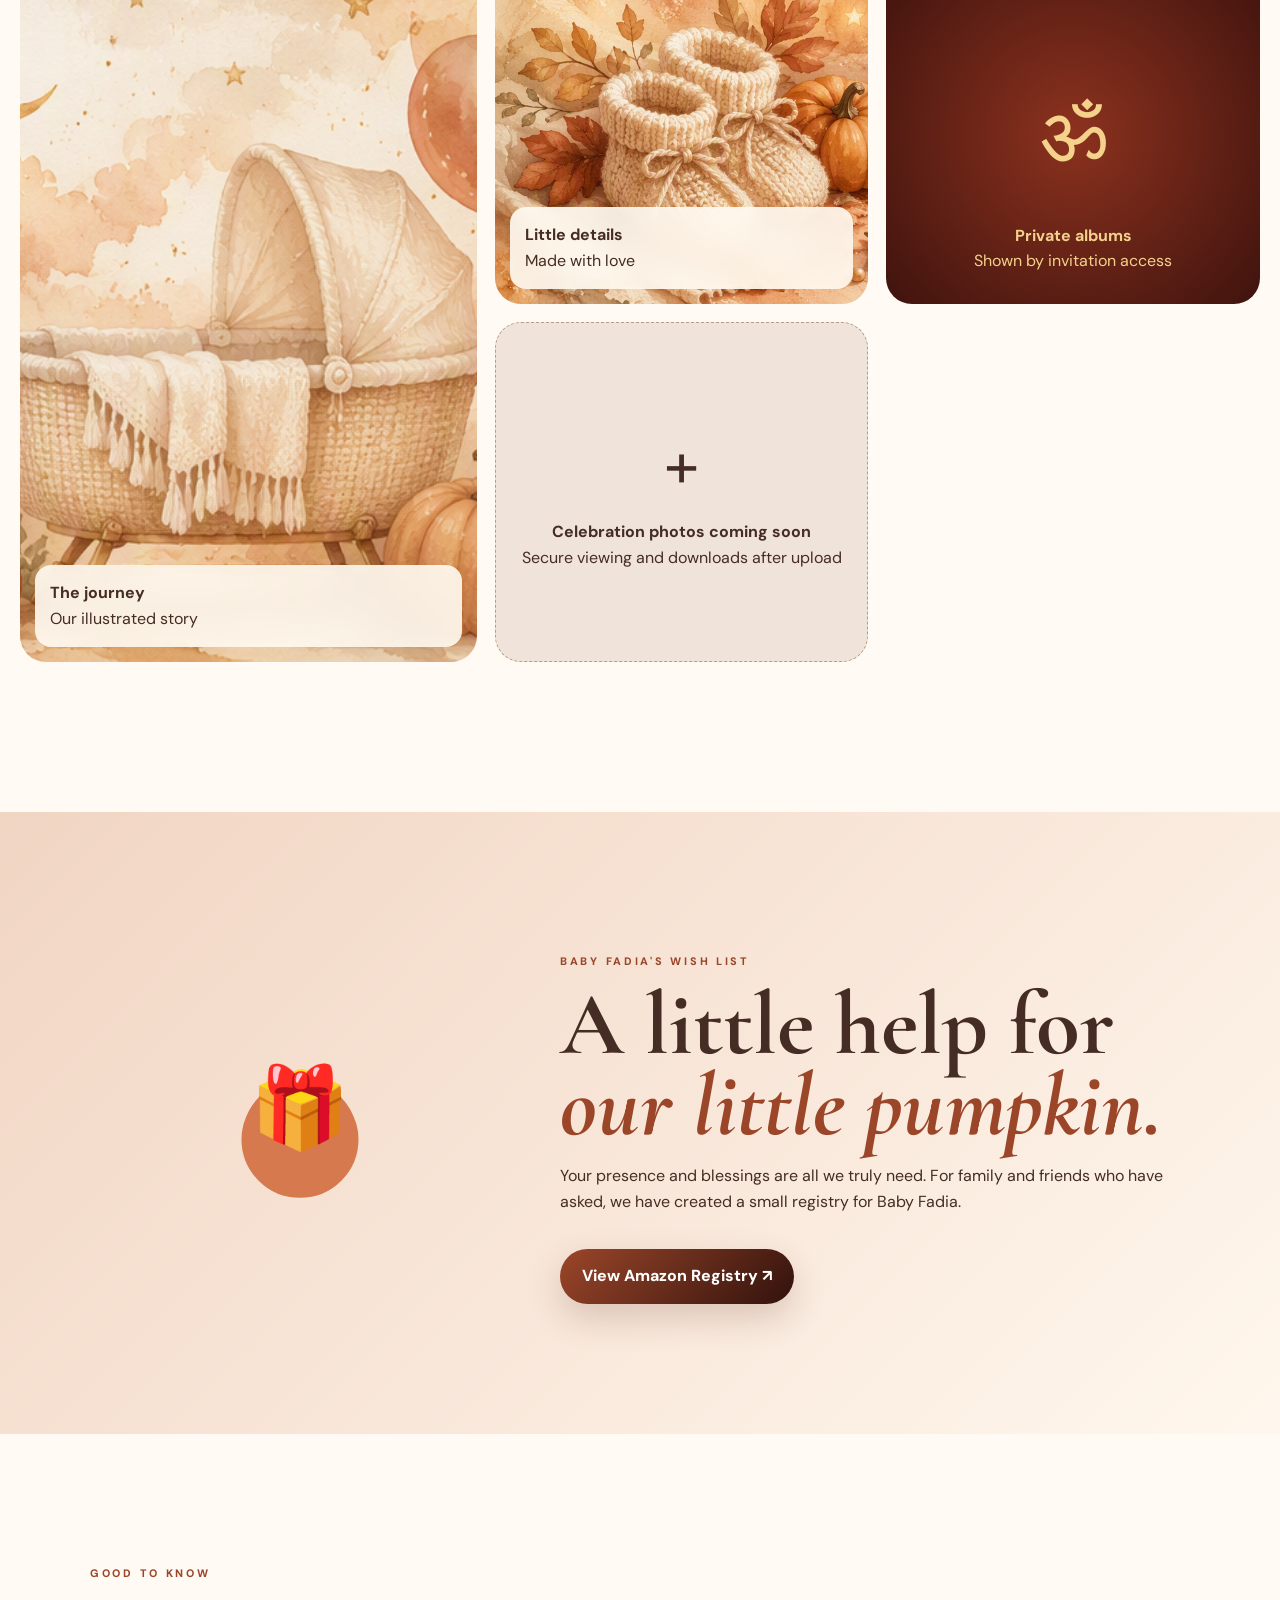
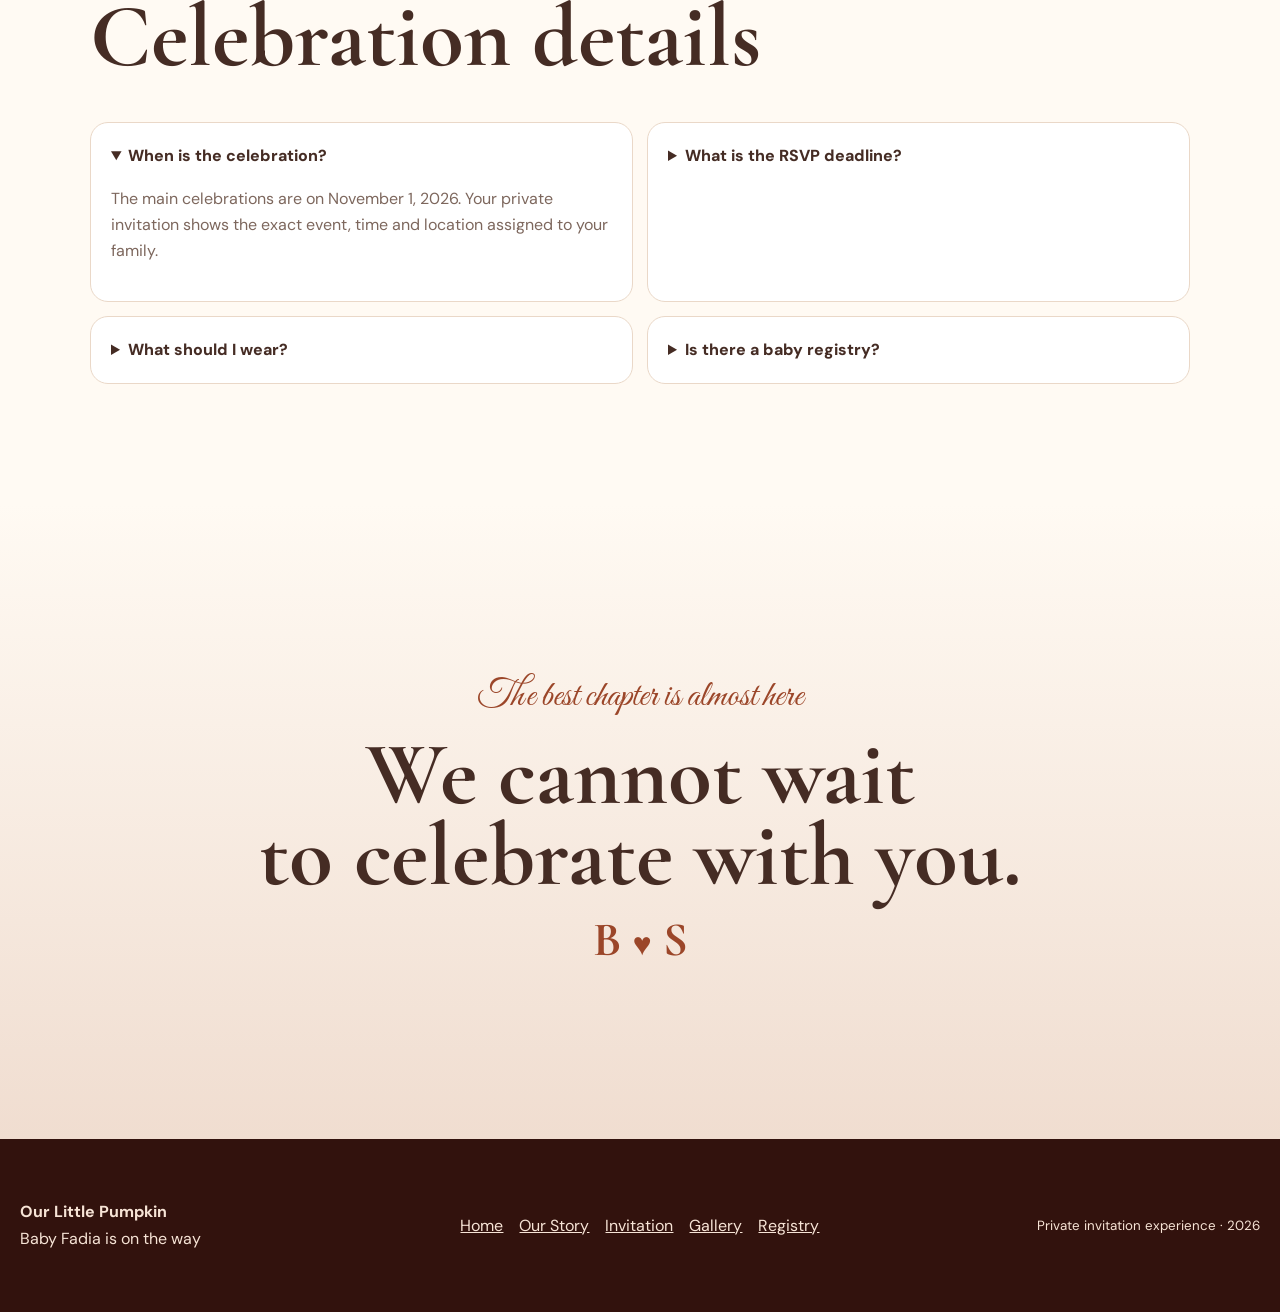
==== commit 552a9089: "Update index.html" ====
--- a/index.html
+++ b/index.html
@@ -7,8 +7,8 @@
 
   <meta property="og:title" content="Our Little Pumpkin | Baby Fadia">
   <meta property="og:type" content="website">
-  <meta property="og:url" content="https://babyfadia.netlify.app">
-  <meta property="og:image" content="https://babyfadia.netlify.app/assets/share-preview.jpg">
+  <meta property="og:url" content="https://babyfadia.com">
+  <meta property="og:image" content="https://babyfadia.com/assets/share-preview.jpg">
   <meta property="og:image:width" content="1200">
   <meta property="og:image:height" content="630">
   <meta property="og:description" content="Baby Fadia is on the way. Join Bandhav & Shreya as we celebrate this special journey.">
@@ -17,7 +17,7 @@
   <meta name="twitter:card" content="summary_large_image">
   <meta name="twitter:title" content="Our Little Pumpkin | Baby Fadia">
   <meta name="twitter:description" content="Baby Fadia is on the way. Join Bandhav & Shreya as we celebrate this special journey.">
-  <meta name="twitter:image" content="https://babyfadia.netlify.app/assets/share-preview.jpg">
+  <meta name="twitter:image" content="https://babyfadia.com/assets/share-preview.jpg">
 
   <link rel="stylesheet" href="./style.css">
   <link rel="stylesheet" href="./home-enhancements.css">
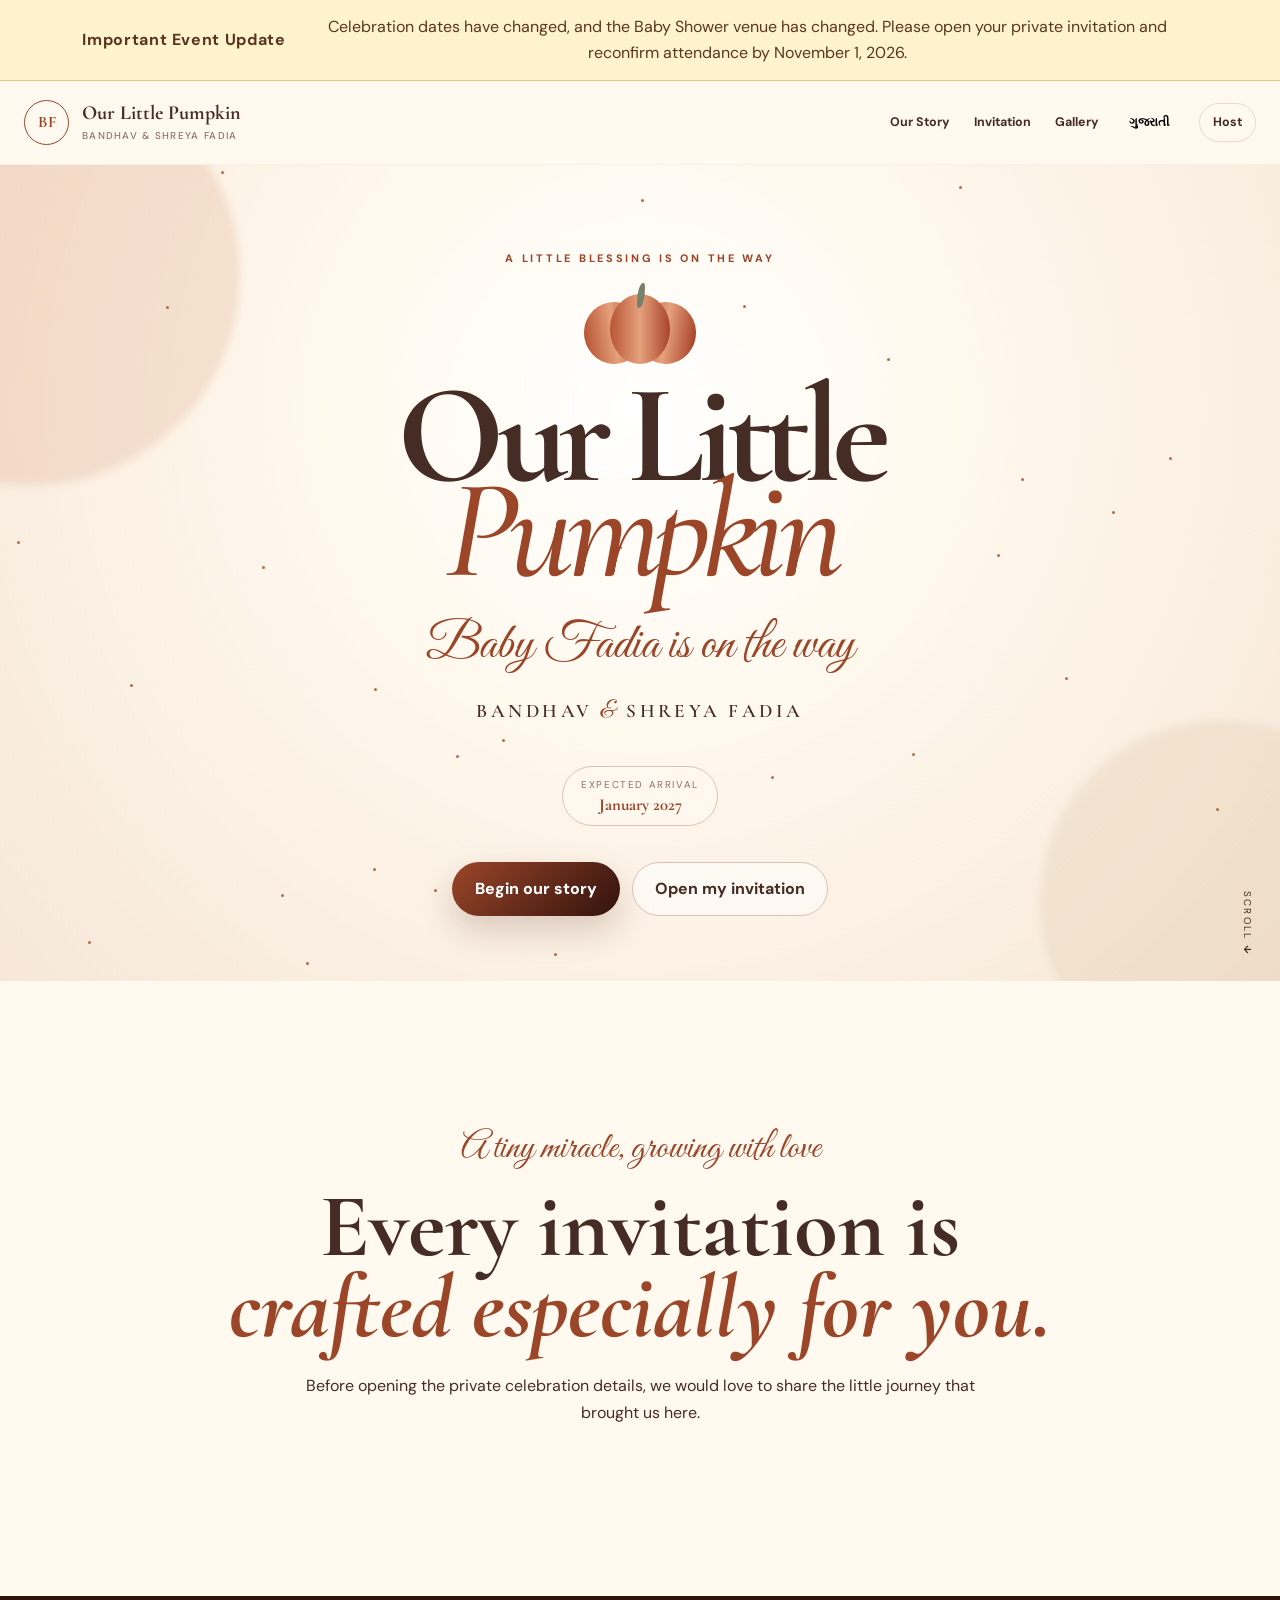
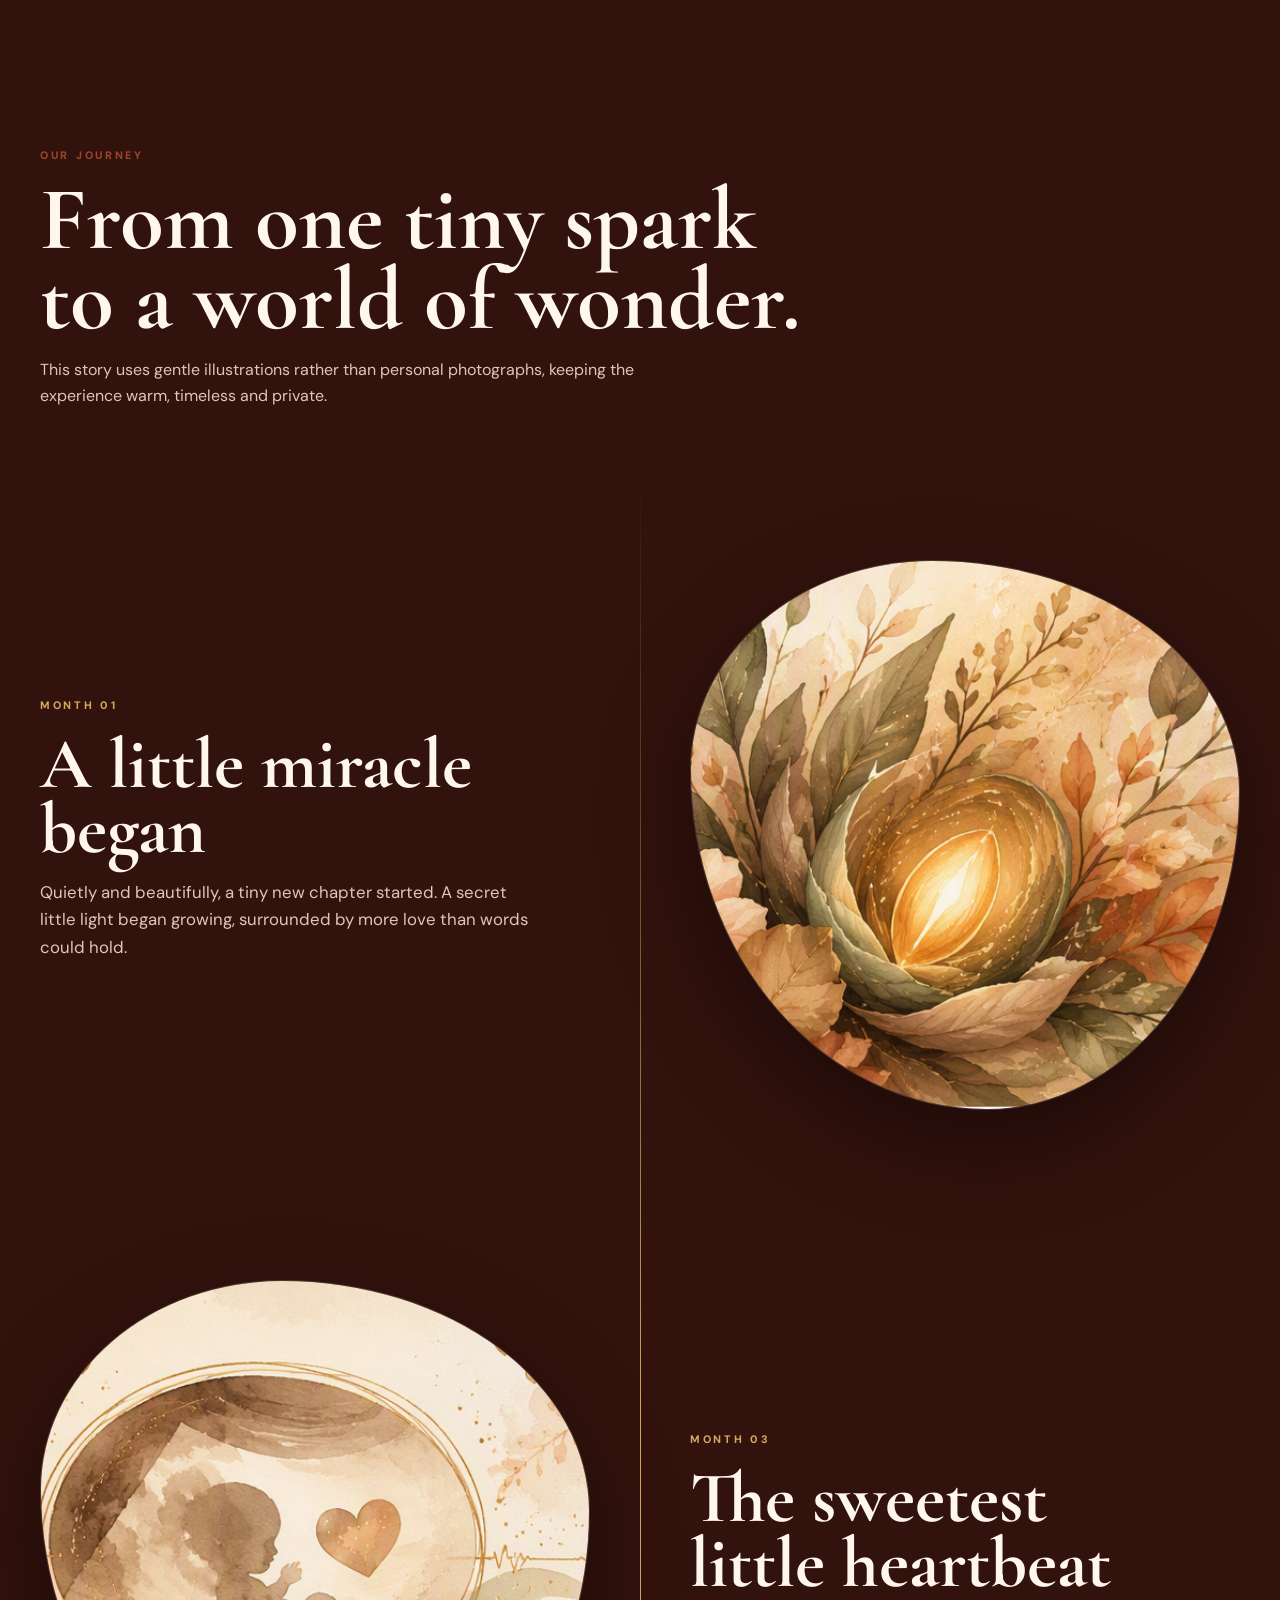
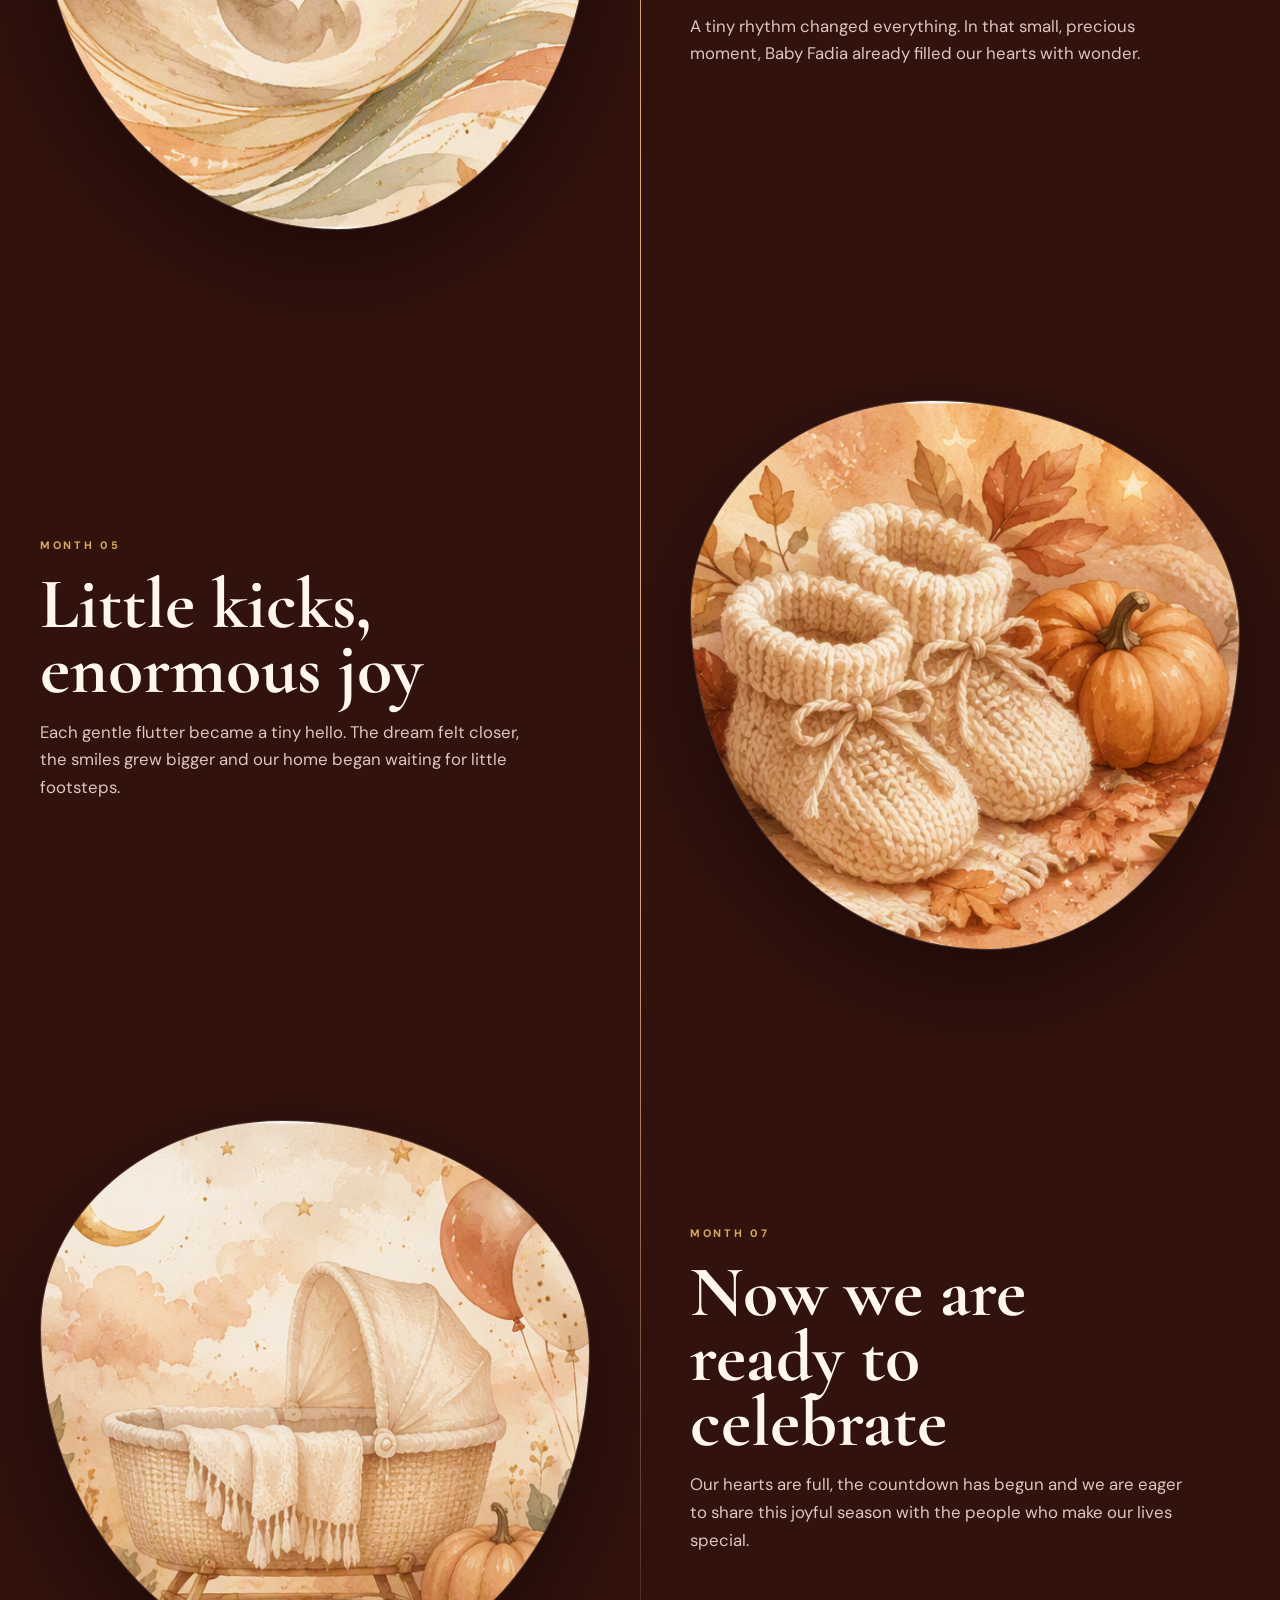
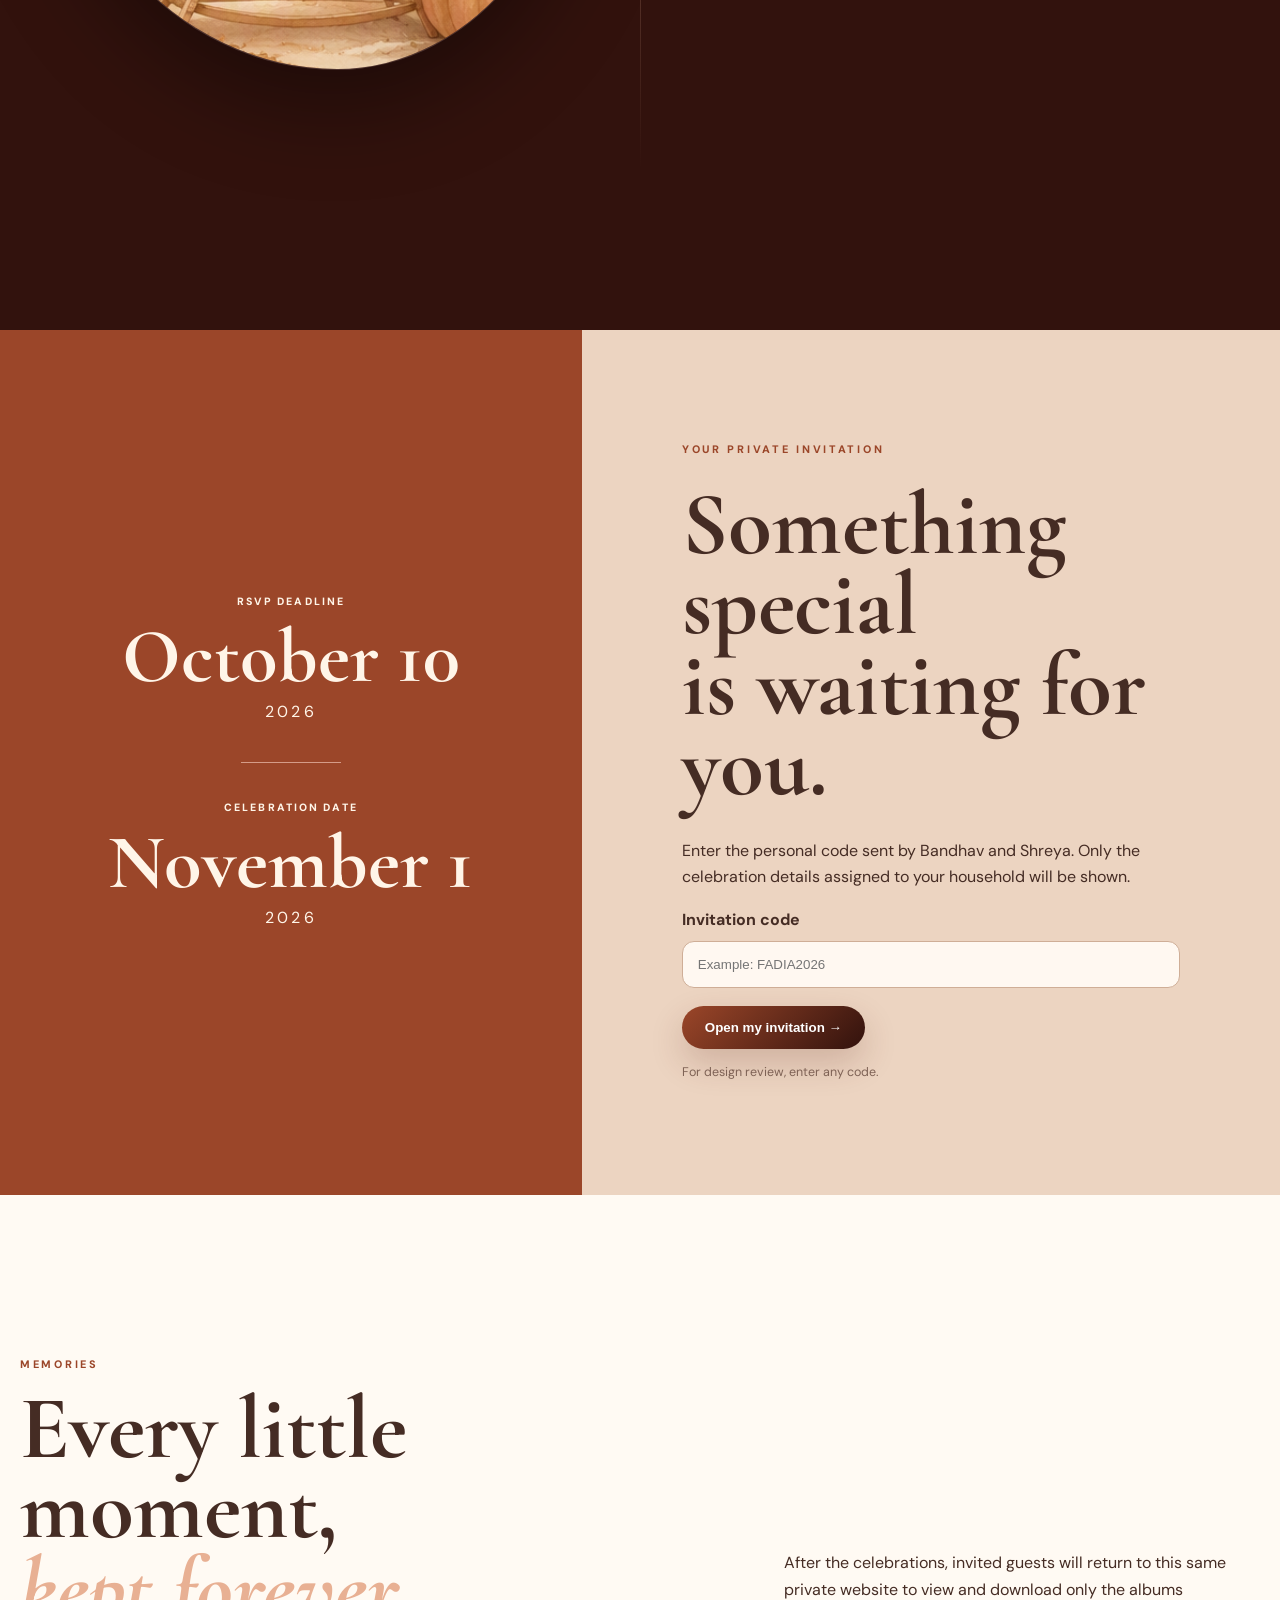
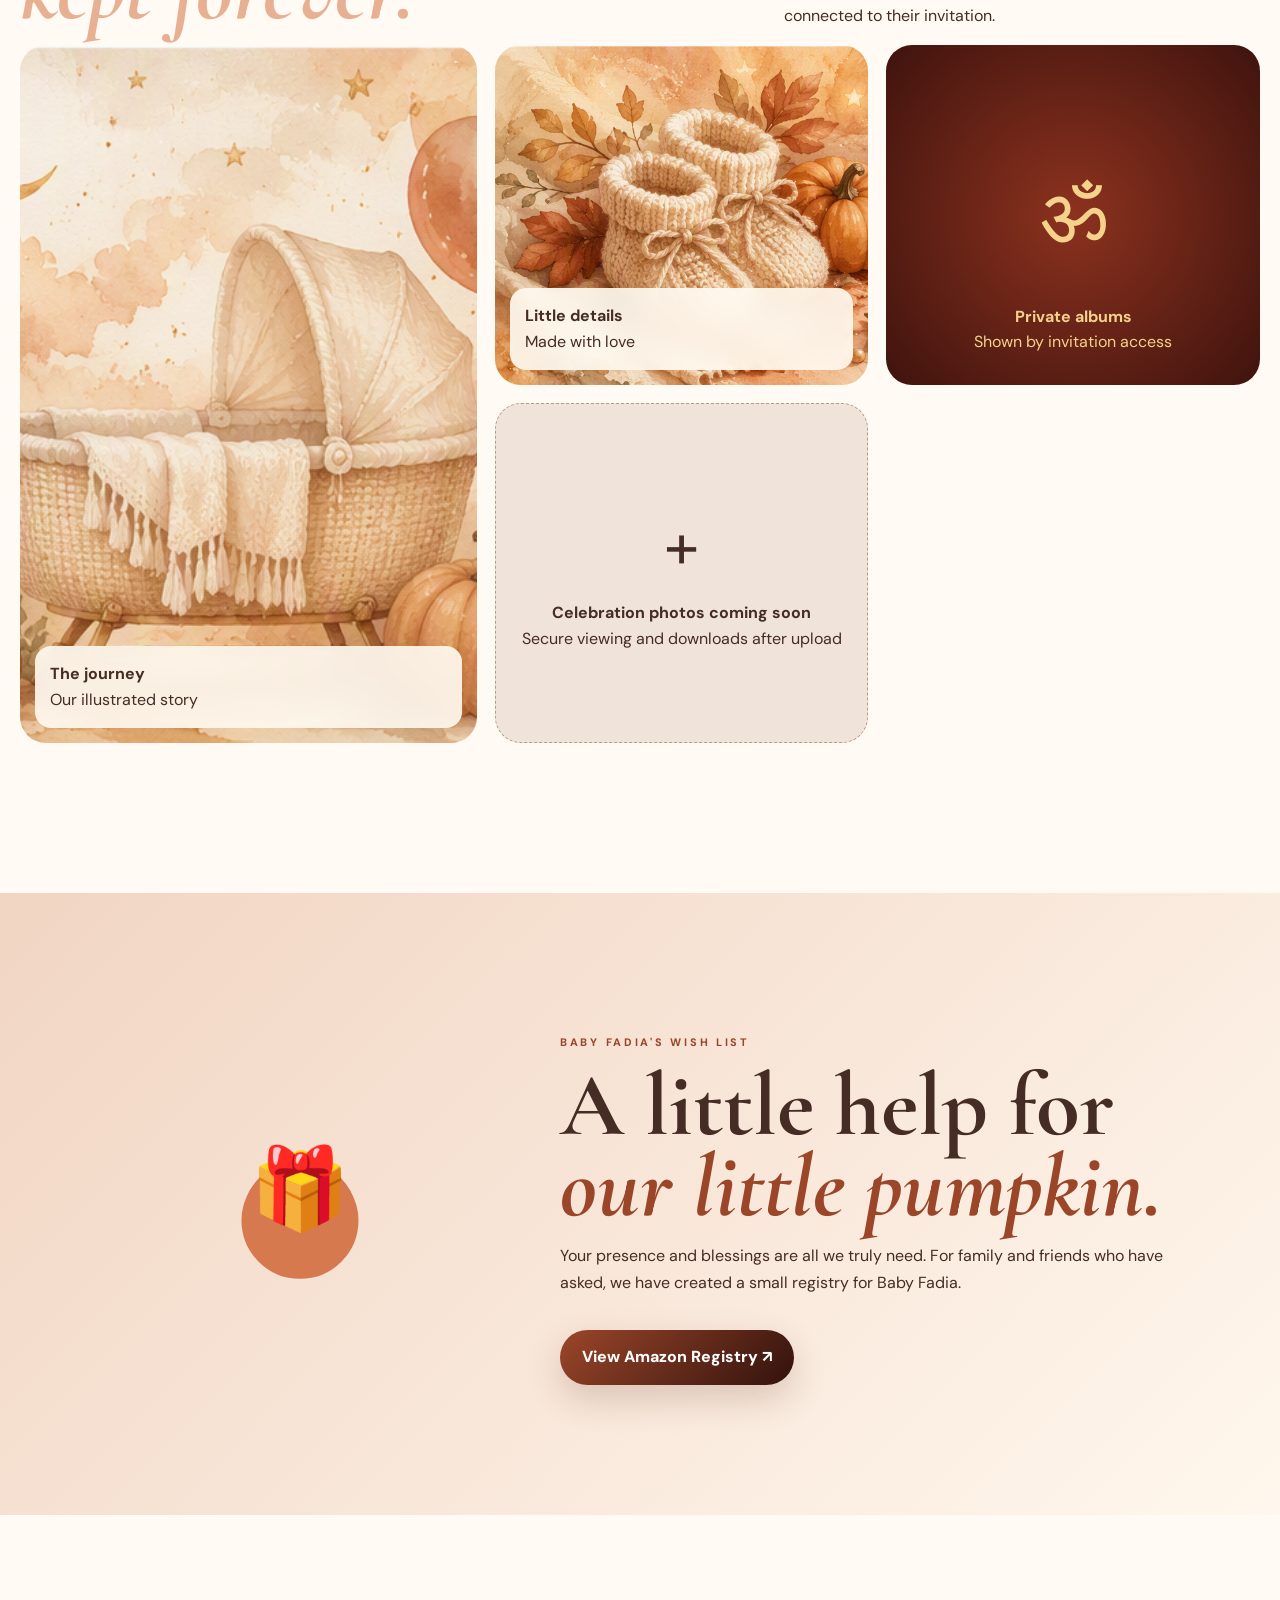
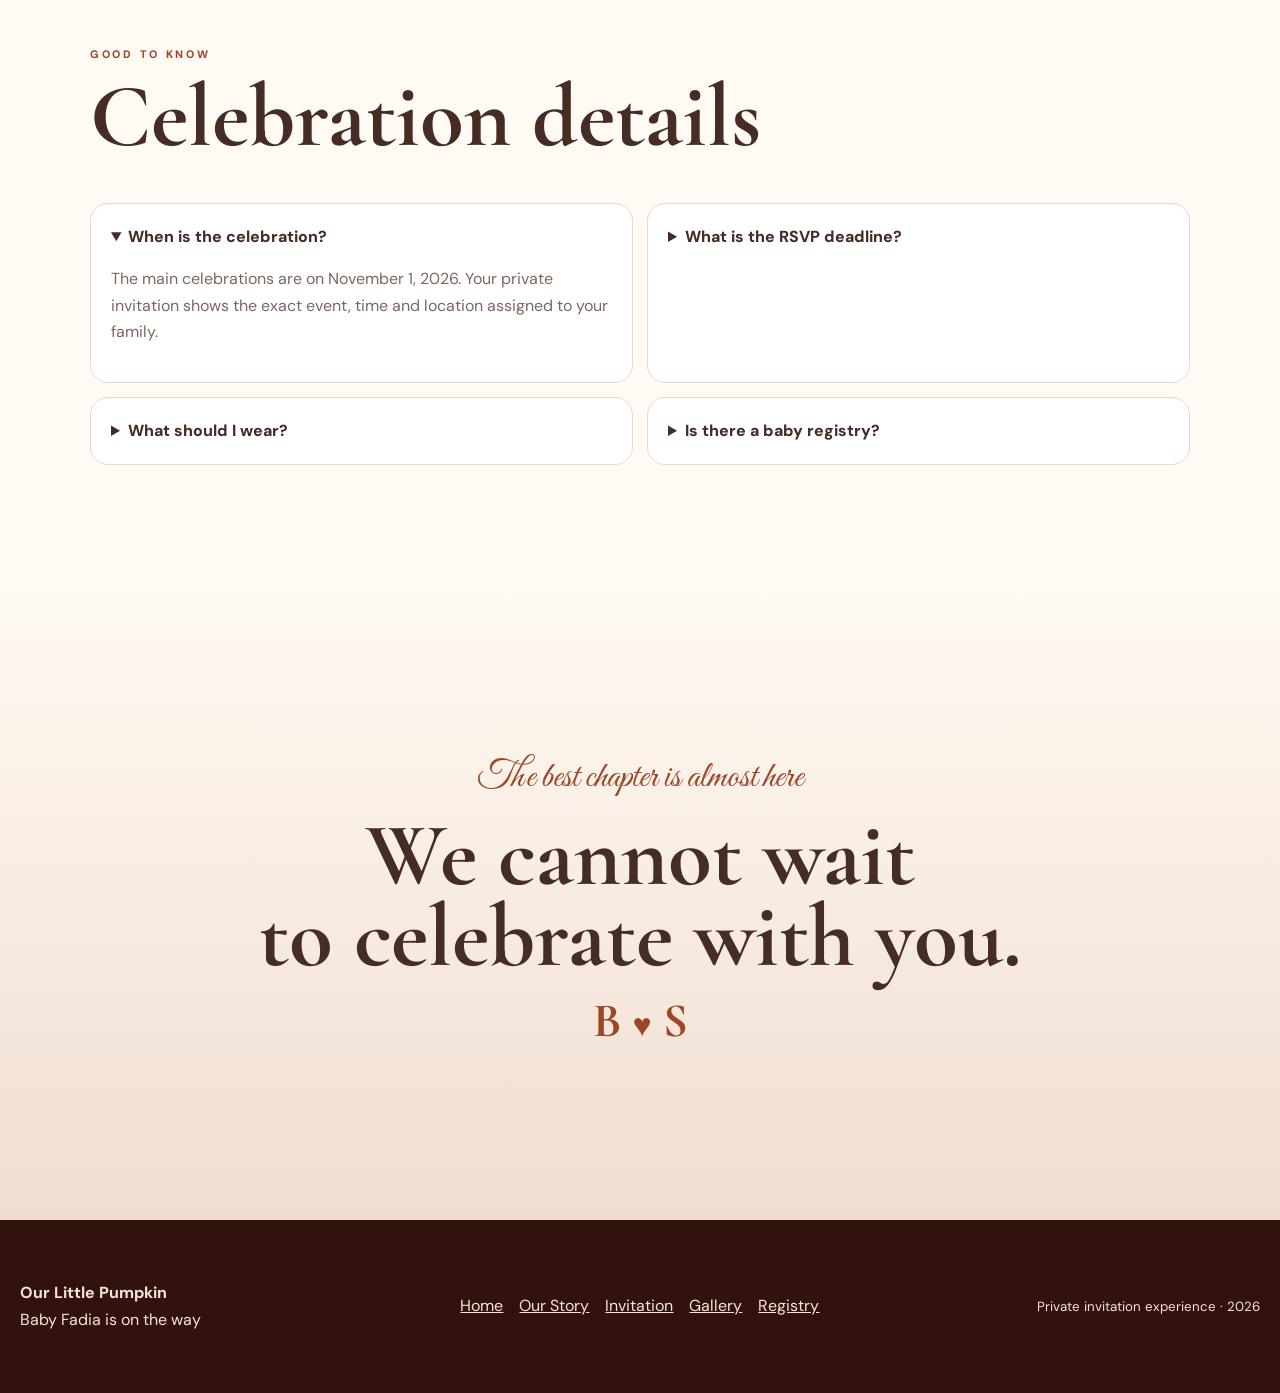
==== commit b1ef4b09: "Add files via upload" ====
--- a/index.html
+++ b/index.html
@@ -21,7 +21,9 @@
 
   <link rel="stylesheet" href="./style.css">
   <link rel="stylesheet" href="./home-enhancements.css">
-</head><body>
+<style>
+.event-update-banner{position:relative;z-index:20;display:flex;gap:.75rem;align-items:center;justify-content:center;flex-wrap:wrap;padding:.85rem 1rem;text-align:center;background:#fff3cd;color:#5b351f;border-bottom:1px solid #e6c677;font-family:inherit}.event-update-banner strong{letter-spacing:.04em}.event-update-banner span{max-width:900px}
+</style></head><body><section class="event-update-banner" role="status" aria-label="Important event update"><strong>Important Event Update</strong><span>Celebration dates have changed, and the Baby Shower venue has changed. Please open your private invitation and reconfirm attendance by November 1, 2026.</span></section>
 <div class="progress"></div><header><a class="logo" href="#home"><i>BF</i><span>Our Little Pumpkin<small>Bandhav & Shreya Fadia</small></span></a><nav><a href="#story">Our Story</a><a href="#invitation">Invitation</a><a href="#gallery">Gallery</a><button id="lang">ગુજરાતી</button><a class="host" href="./admin.html">Host</a></nav><button class="menu">☰</button></header>
 <main><section id="home" class="hero"><div class="aurora a1"></div><div class="aurora a2"></div><div class="sparkles"></div><div class="hero-copy reveal"><p class="eyebrow">A LITTLE BLESSING IS ON THE WAY</p><div class="pumpkin-mark"><span></span><span></span><span></span><b></b></div><h1>Our Little<br><em>Pumpkin</em></h1><p class="sub">Baby Fadia is on the way</p><p class="names">Bandhav <i>&</i> Shreya Fadia</p><div class="hero-actions"><a class="primary" href="#story">Begin our story</a><a class="glass" href="#invitation">Open my invitation</a></div></div><div class="scroll-cue">SCROLL <b>↓</b></div></section>
 <section class="personal-message reveal"><p class="script">A tiny miracle, growing with love</p><h2>Every invitation is<br><em>crafted especially for you.</em></h2><p>Before opening the private celebration details, we would love to share the little journey that brought us here.</p></section>
@@ -30,6 +32,6 @@
 <article class="milestone reverse reveal"><div class="milestone-copy"><span>MONTH 03</span><h3>The sweetest little heartbeat</h3><p>A tiny rhythm changed everything. In that small, precious moment, Baby Fadia already filled our hearts with wonder.</p></div><figure><img src="./assets/story/month-3.png" alt="Watercolor illustration symbolizing a tiny heartbeat"></figure></article>
 <article class="milestone reveal"><div class="milestone-copy"><span>MONTH 05</span><h3>Little kicks, enormous joy</h3><p>Each gentle flutter became a tiny hello. The dream felt closer, the smiles grew bigger and our home began waiting for little footsteps.</p></div><figure><img src="./assets/story/month-5.png" alt="Watercolor baby booties and pumpkin illustration"></figure></article>
 <article class="milestone reverse reveal"><div class="milestone-copy"><span>MONTH 07</span><h3>Now we are ready to celebrate</h3><p>Our hearts are full, the countdown has begun and we are eager to share this joyful season with the people who make our lives special.</p></div><figure><img src="./assets/story/month-7.png" alt="Watercolor bassinet, balloons and pumpkins illustration"></figure></article></section>
-<section id="invitation" class="rsvp story-rsvp"><div class="rsvp-art"><p>Kindly respond by</p><strong>10</strong><span>OCTOBER<br>2026</span></div><div class="rsvp-box reveal"><p class="eyebrow">YOUR PRIVATE INVITATION</p><h2>Something special<br>is waiting for you.</h2><p>Enter the personal code sent by Bandhav and Shreya. Only the celebration details assigned to your household will be shown.</p><form id="codeForm"><label>Invitation code<input id="code" required placeholder="Example: FADIA2026"></label><button class="primary">Open my invitation →</button></form><p class="demo">For design review, enter any code.</p></div></section>
+<section id="invitation" class="rsvp story-rsvp"><div class="rsvp-art"><p>Kindly reconfirm by</p><strong>1</strong><span>NOVEMBER<br>2026</span></div><div class="rsvp-box reveal"><p class="eyebrow">YOUR PRIVATE INVITATION</p><h2>Something special<br>is waiting for you.</h2><p>Enter the personal code sent by Bandhav and Shreya. Only the celebration details assigned to your household will be shown.</p><form id="codeForm"><label>Invitation code<input id="code" required placeholder="Example: FADIA2026"></label><button class="primary">Open my invitation →</button></form><p class="demo">For design review, enter any code.</p></div></section>
 <section id="gallery" class="gallery"><div class="gallery-head reveal"><div><p class="eyebrow">MEMORIES</p><h2>Every little moment,<br><em>kept forever.</em></h2></div><p>After the celebrations, invited guests will return to this same private website to view and download only the albums connected to their invitation.</p></div><div class="gallery-grid story-gallery"><figure class="tall"><img src="./assets/story/month-7.png" alt="Baby journey illustration"><figcaption><b>The journey</b><span>Our illustrated story</span></figcaption></figure><figure><img src="./assets/story/month-5.png" alt="Baby booties illustration"><figcaption><b>Little details</b><span>Made with love</span></figcaption></figure><figure class="gallery-traditional"><div>ॐ</div><b>Private albums</b><span>Shown by invitation access</span></figure><figure class="future"><div>+</div><b>Celebration photos coming soon</b><span>Secure viewing and downloads after upload</span></figure></div></section>
 <section class="closing"><p class="script">The best chapter is almost here</p><h2>We cannot wait<br>to celebrate with you.</h2><div class="monogram">B <i>♥</i> S</div></section></main><footer><div><b>Our Little Pumpkin</b><span>Baby Fadia is on the way</span></div><nav><a href="#home">Home</a><a href="#story">Our Story</a><a href="#invitation">Invitation</a><a href="#gallery">Gallery</a></nav><small>Private invitation experience · 2026</small></footer><script src="./app.js"></script><script src="./home-enhancements.js"></script></body></html>
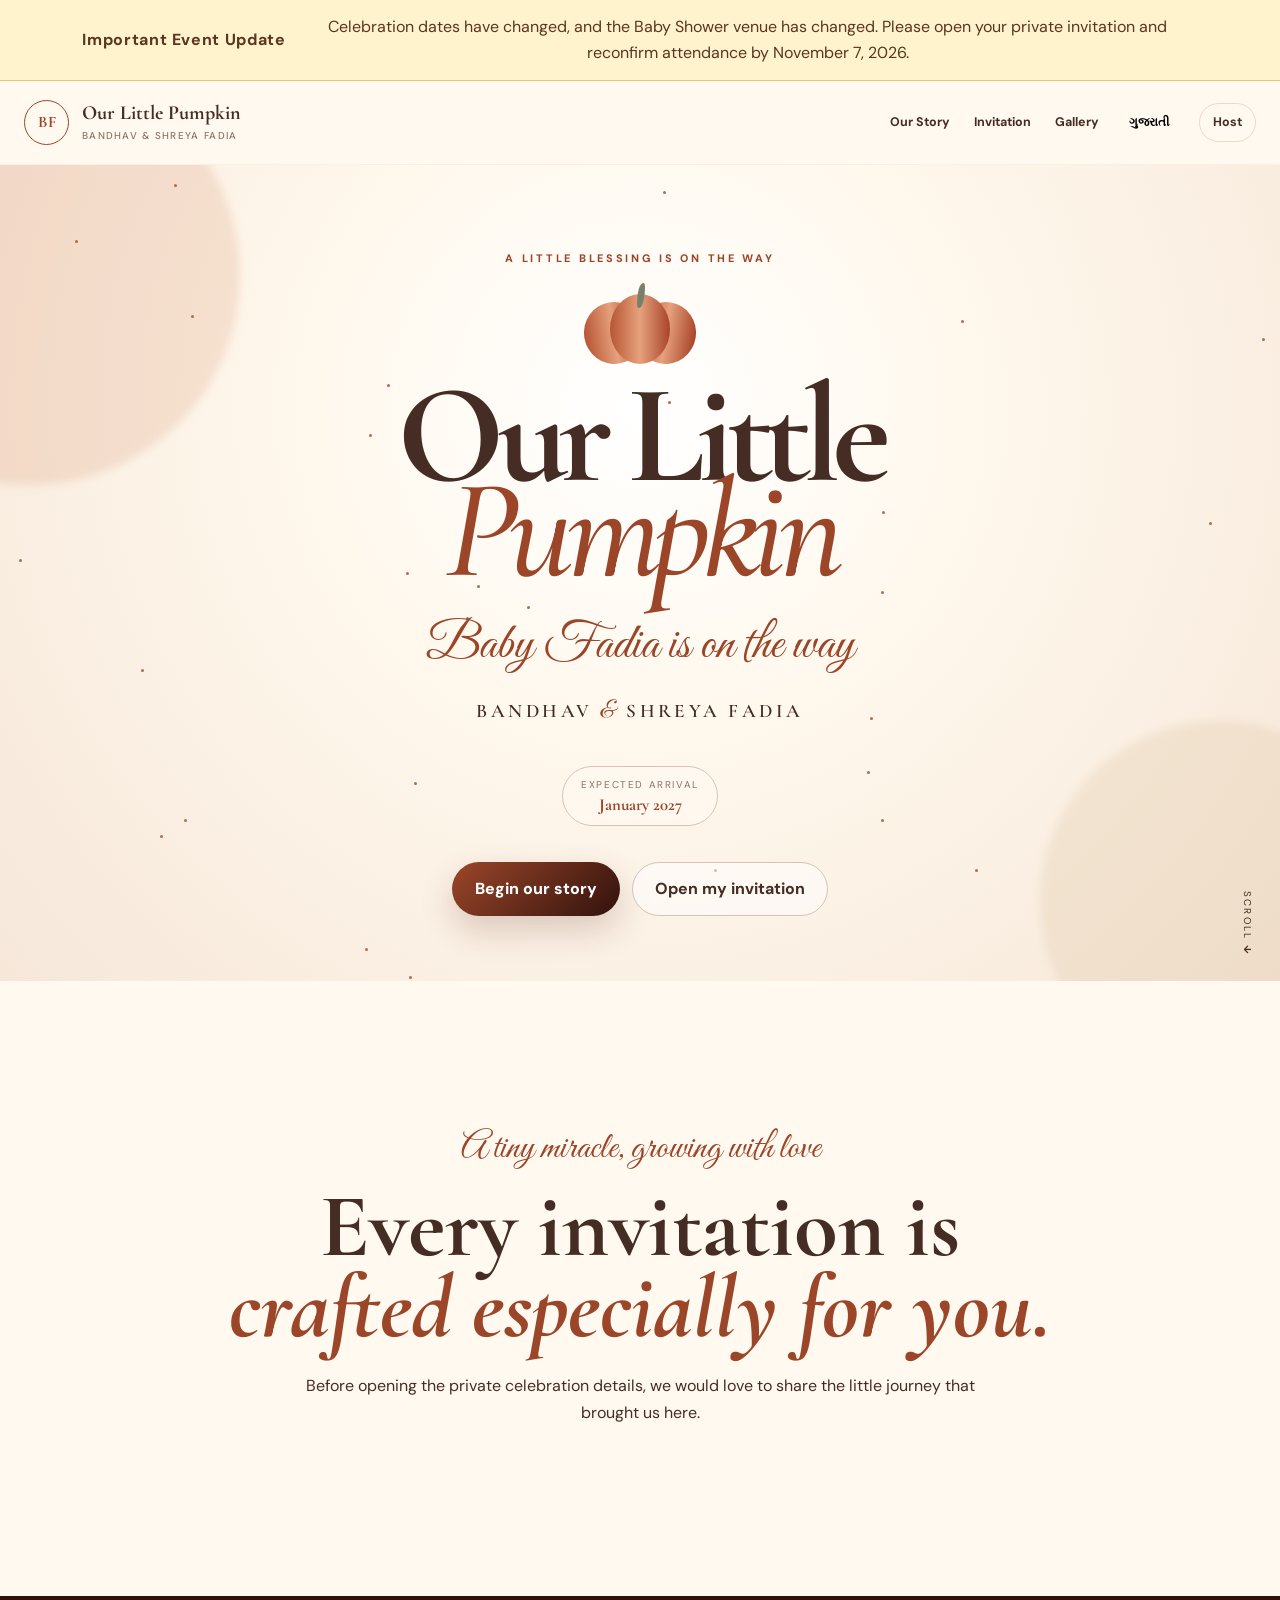
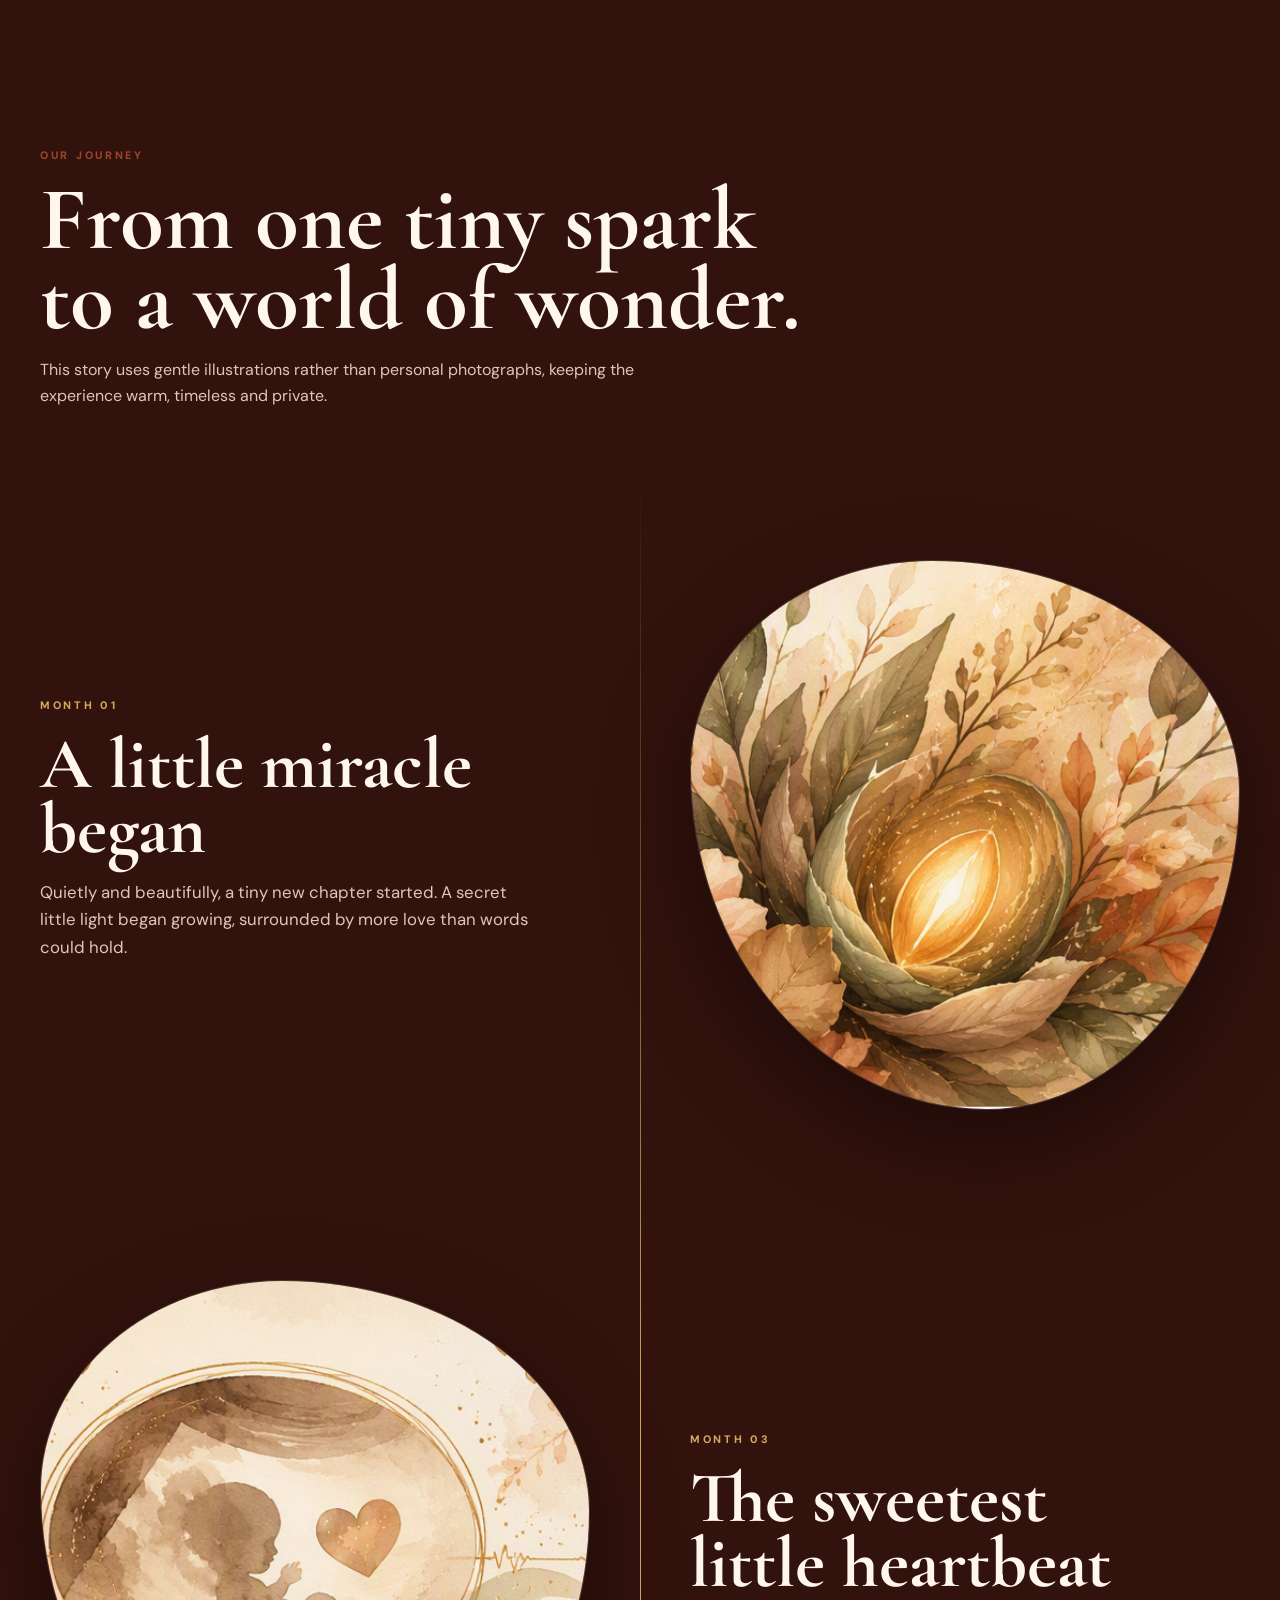
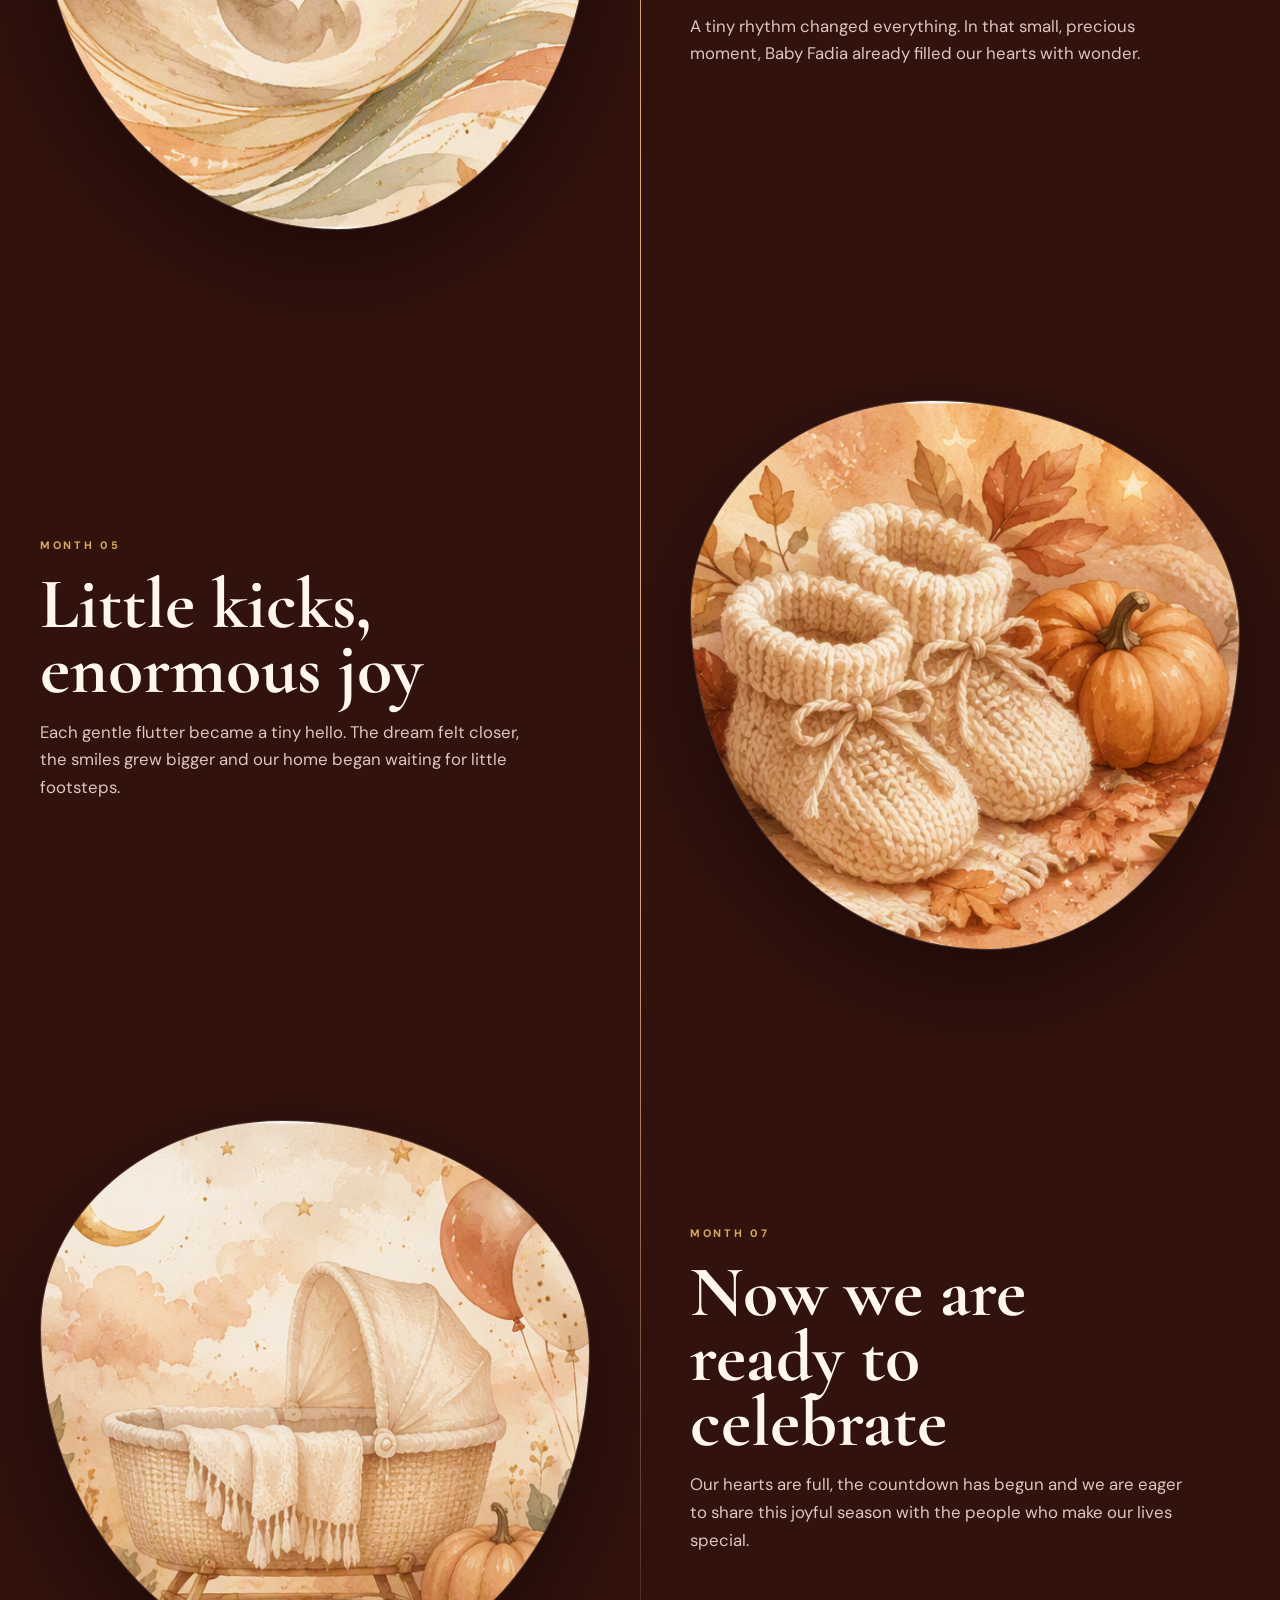
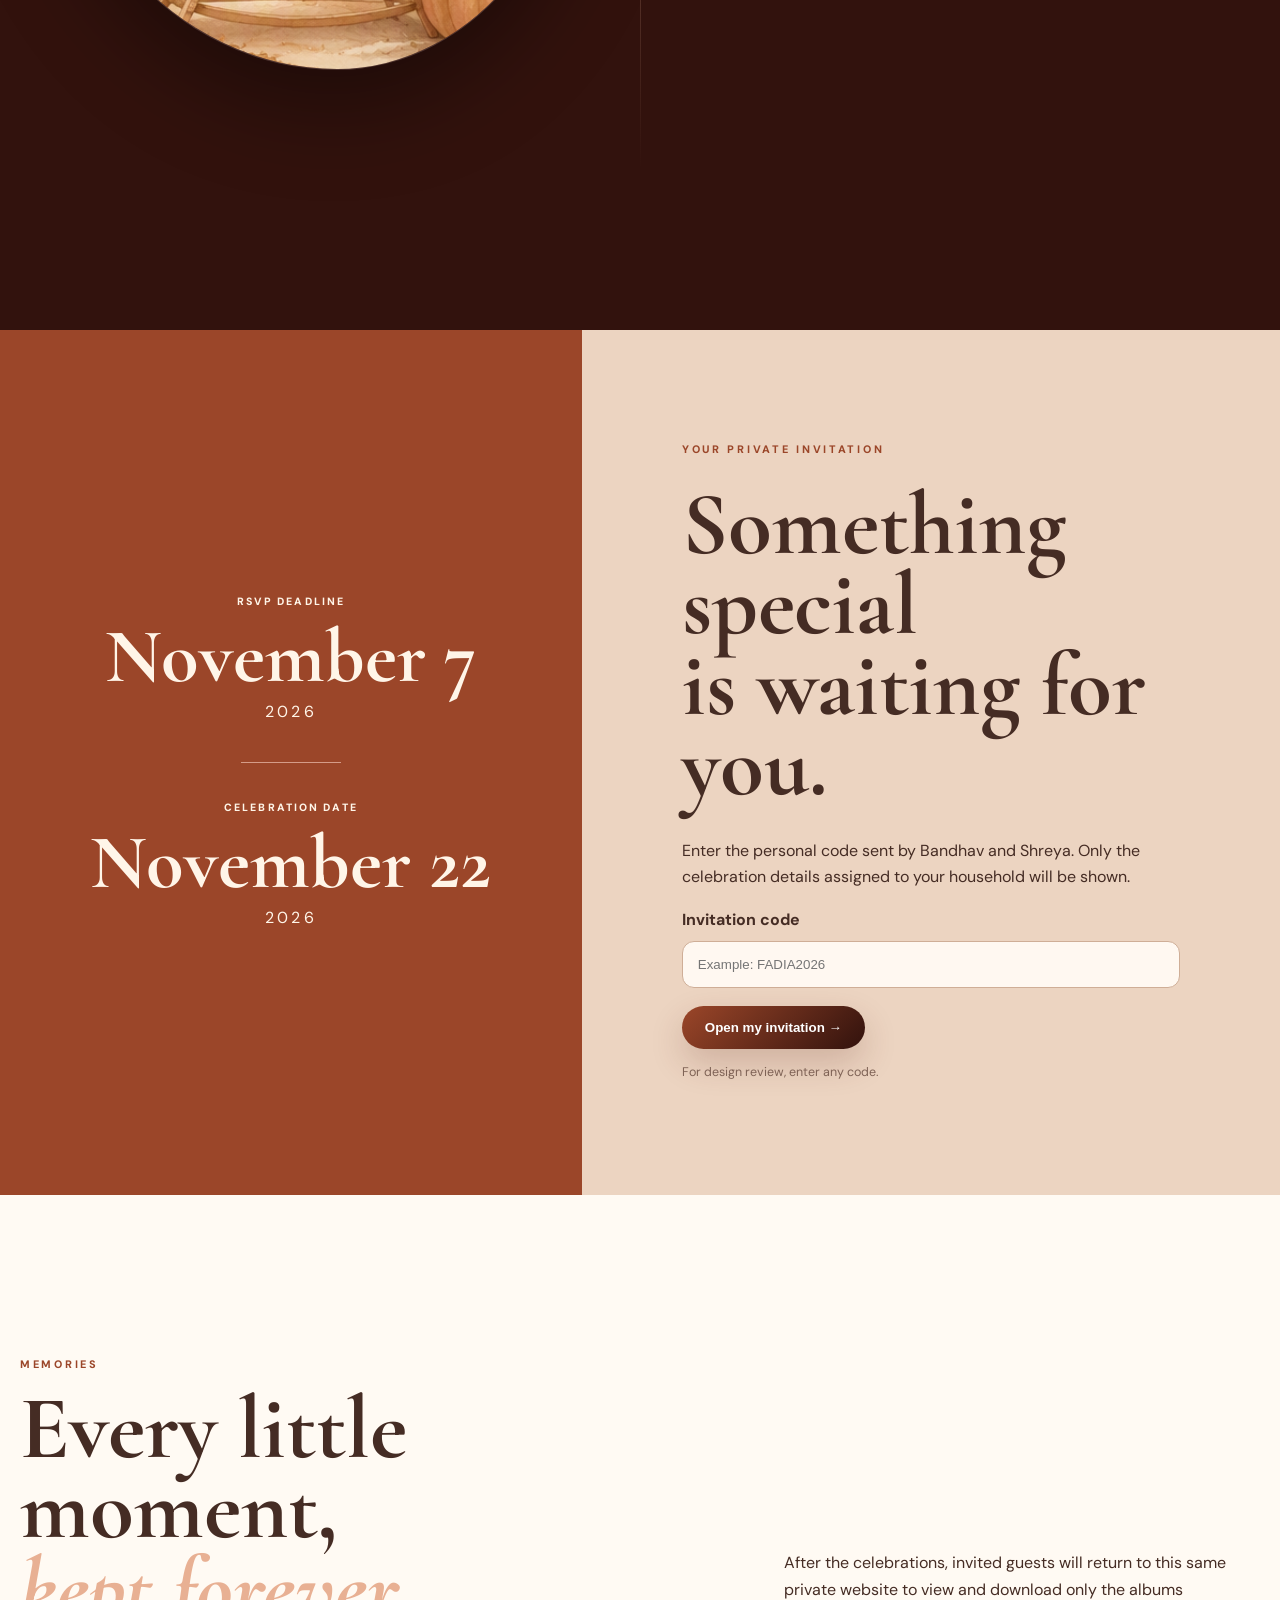
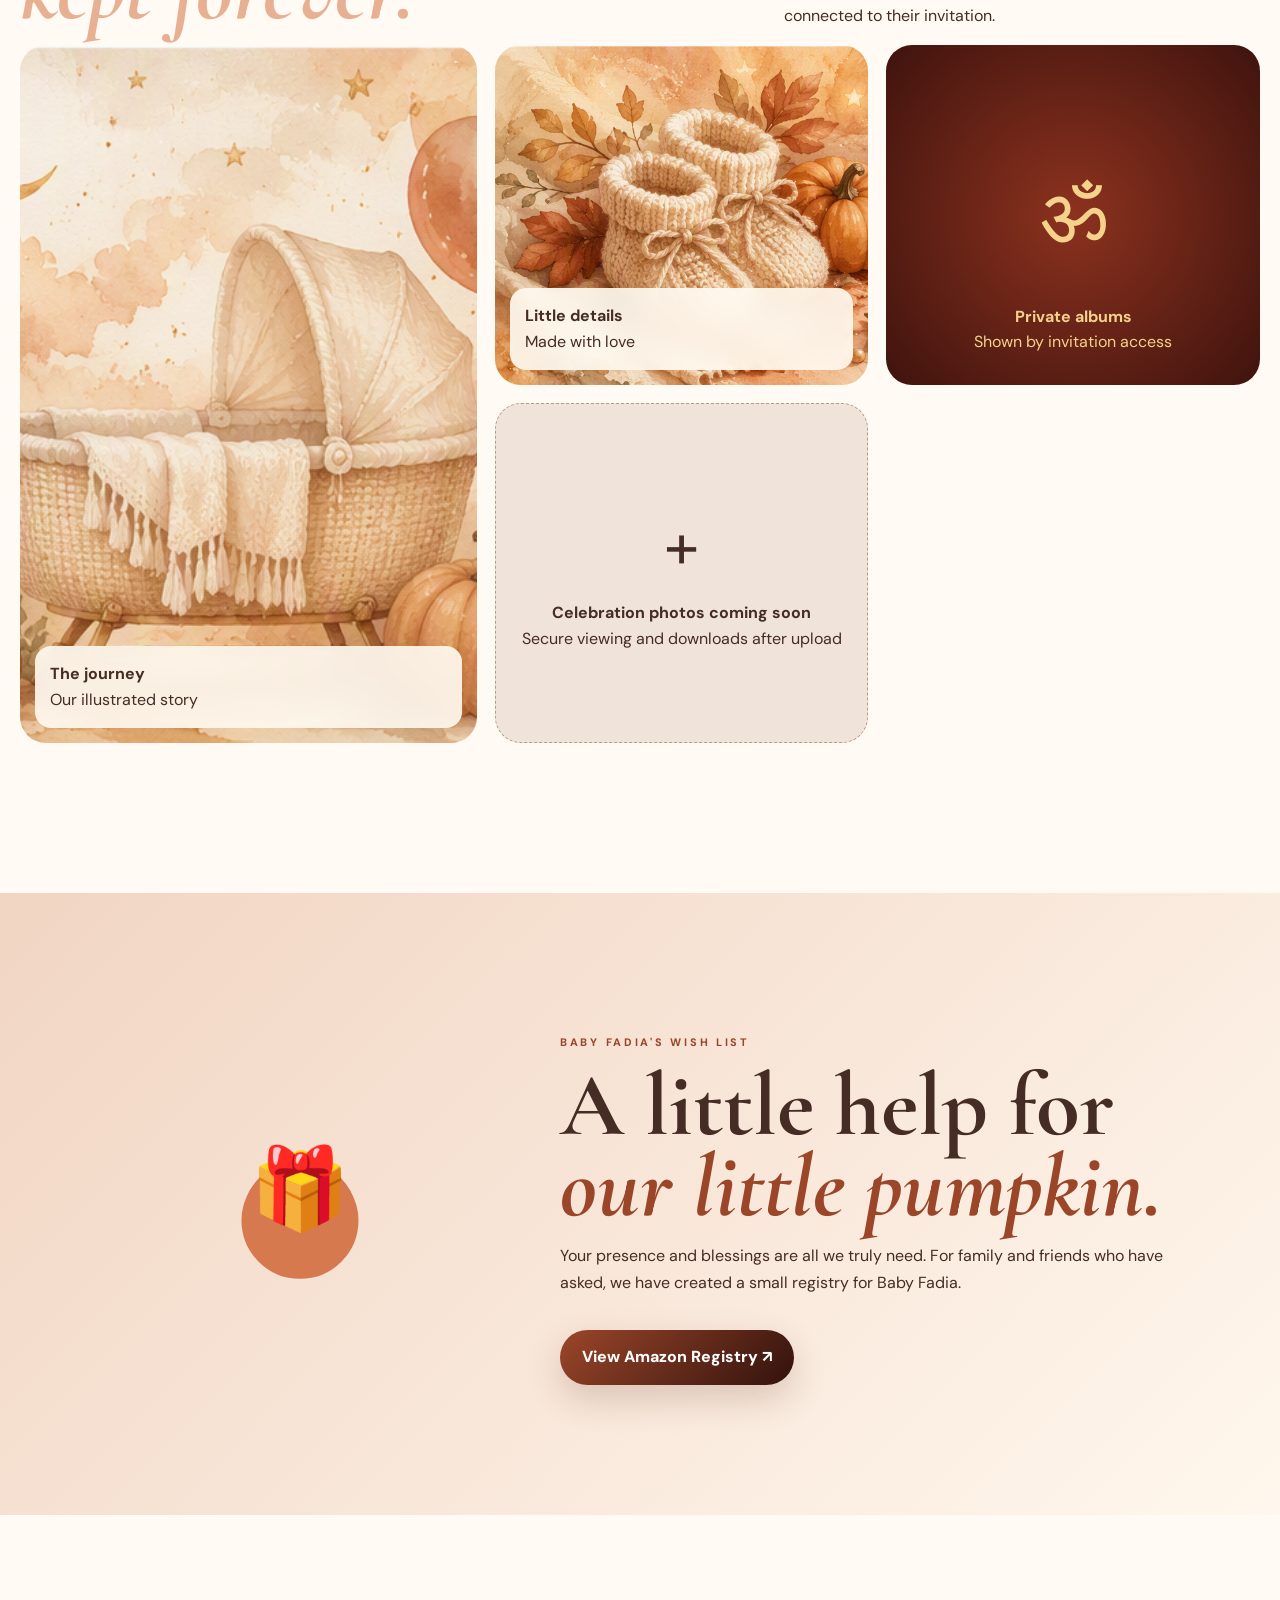
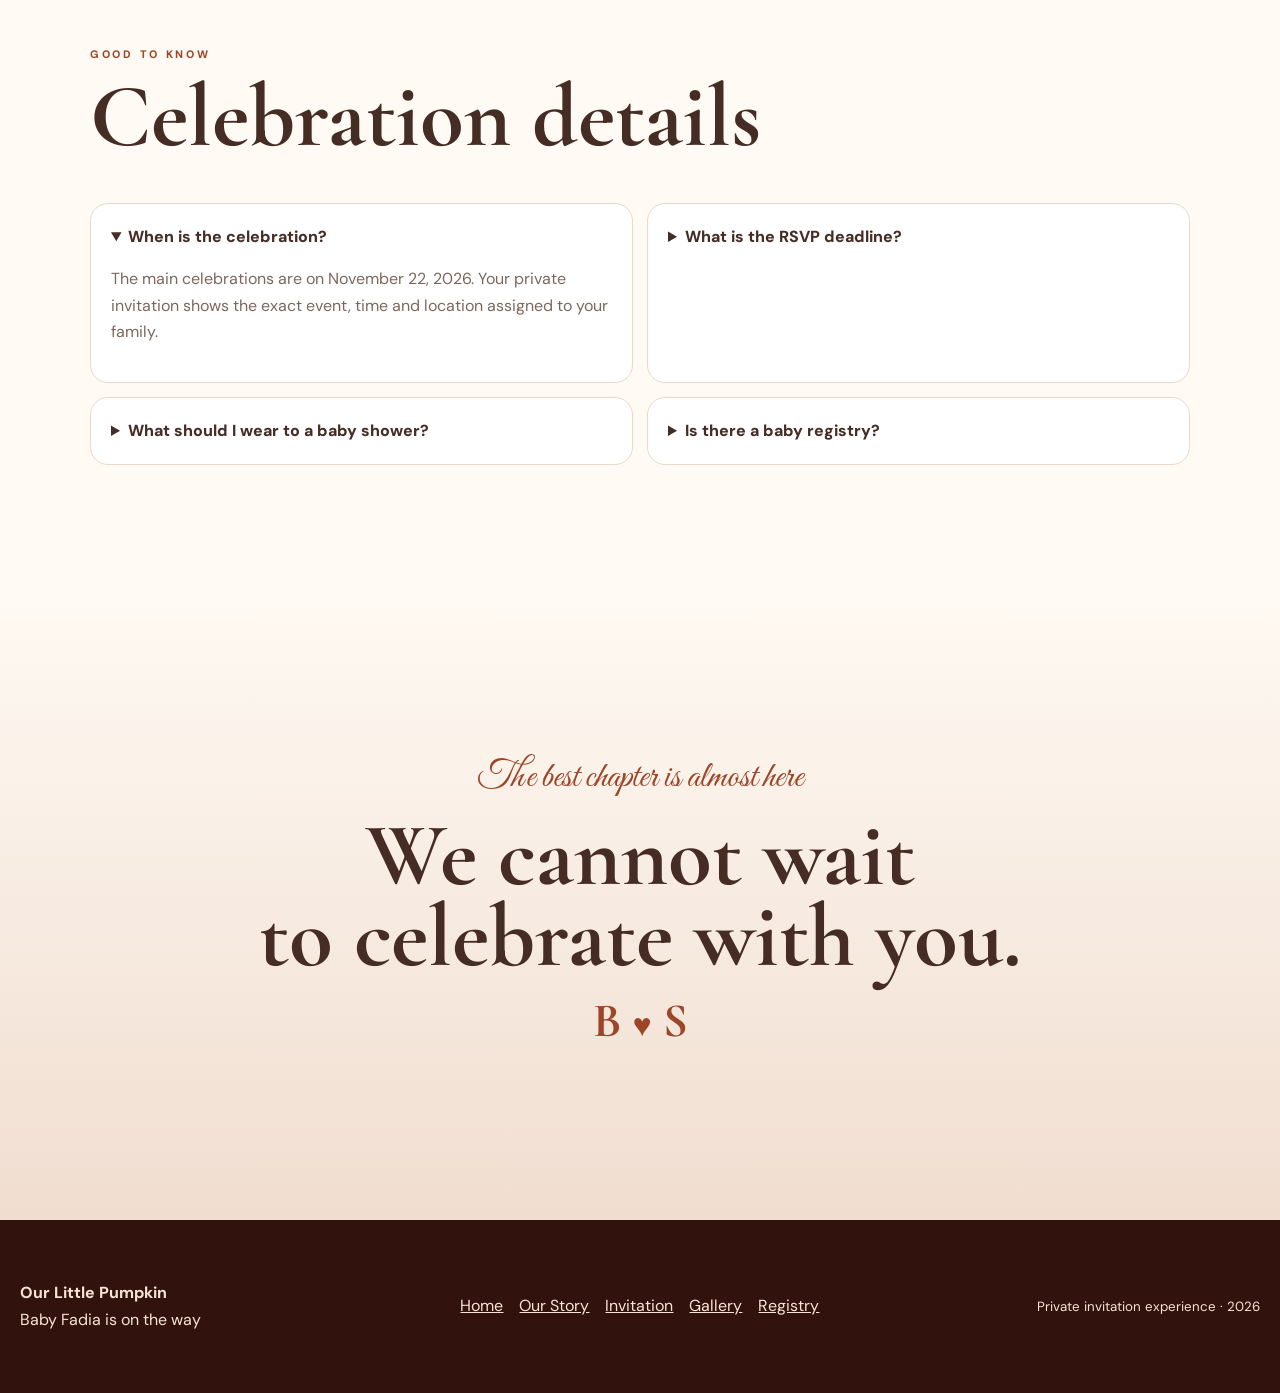
==== commit 7e9247c9: "Update index.html" ====
--- a/index.html
+++ b/index.html
@@ -23,7 +23,7 @@
   <link rel="stylesheet" href="./home-enhancements.css">
 <style>
 .event-update-banner{position:relative;z-index:20;display:flex;gap:.75rem;align-items:center;justify-content:center;flex-wrap:wrap;padding:.85rem 1rem;text-align:center;background:#fff3cd;color:#5b351f;border-bottom:1px solid #e6c677;font-family:inherit}.event-update-banner strong{letter-spacing:.04em}.event-update-banner span{max-width:900px}
-</style></head><body><section class="event-update-banner" role="status" aria-label="Important event update"><strong>Important Event Update</strong><span>Celebration dates have changed, and the Baby Shower venue has changed. Please open your private invitation and reconfirm attendance by November 1, 2026.</span></section>
+</style></head><body><section class="event-update-banner" role="status" aria-label="Important event update"><strong>Important Event Update</strong><span>Celebration dates have changed, and the Baby Shower venue has changed. Please open your private invitation and reconfirm attendance by November 7, 2026.</span></section>
 <div class="progress"></div><header><a class="logo" href="#home"><i>BF</i><span>Our Little Pumpkin<small>Bandhav & Shreya Fadia</small></span></a><nav><a href="#story">Our Story</a><a href="#invitation">Invitation</a><a href="#gallery">Gallery</a><button id="lang">ગુજરાતી</button><a class="host" href="./admin.html">Host</a></nav><button class="menu">☰</button></header>
 <main><section id="home" class="hero"><div class="aurora a1"></div><div class="aurora a2"></div><div class="sparkles"></div><div class="hero-copy reveal"><p class="eyebrow">A LITTLE BLESSING IS ON THE WAY</p><div class="pumpkin-mark"><span></span><span></span><span></span><b></b></div><h1>Our Little<br><em>Pumpkin</em></h1><p class="sub">Baby Fadia is on the way</p><p class="names">Bandhav <i>&</i> Shreya Fadia</p><div class="hero-actions"><a class="primary" href="#story">Begin our story</a><a class="glass" href="#invitation">Open my invitation</a></div></div><div class="scroll-cue">SCROLL <b>↓</b></div></section>
 <section class="personal-message reveal"><p class="script">A tiny miracle, growing with love</p><h2>Every invitation is<br><em>crafted especially for you.</em></h2><p>Before opening the private celebration details, we would love to share the little journey that brought us here.</p></section>
